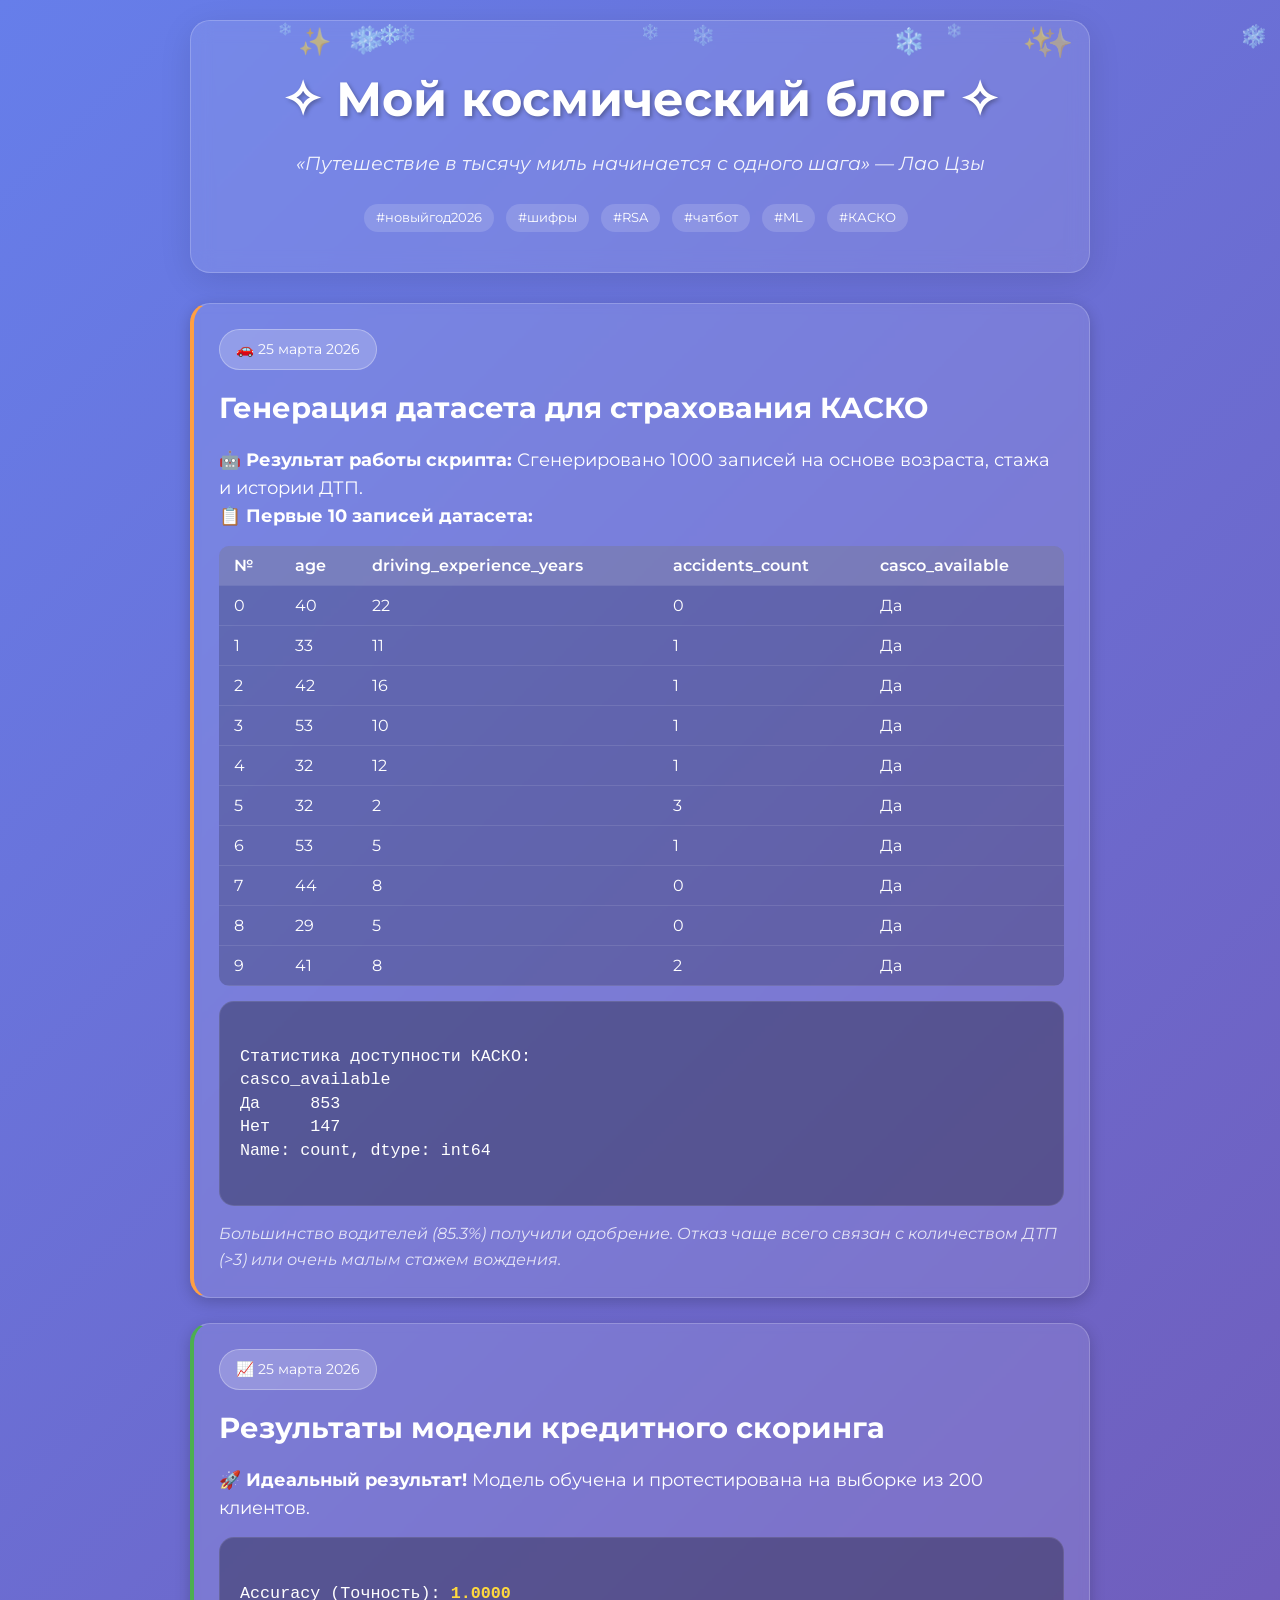
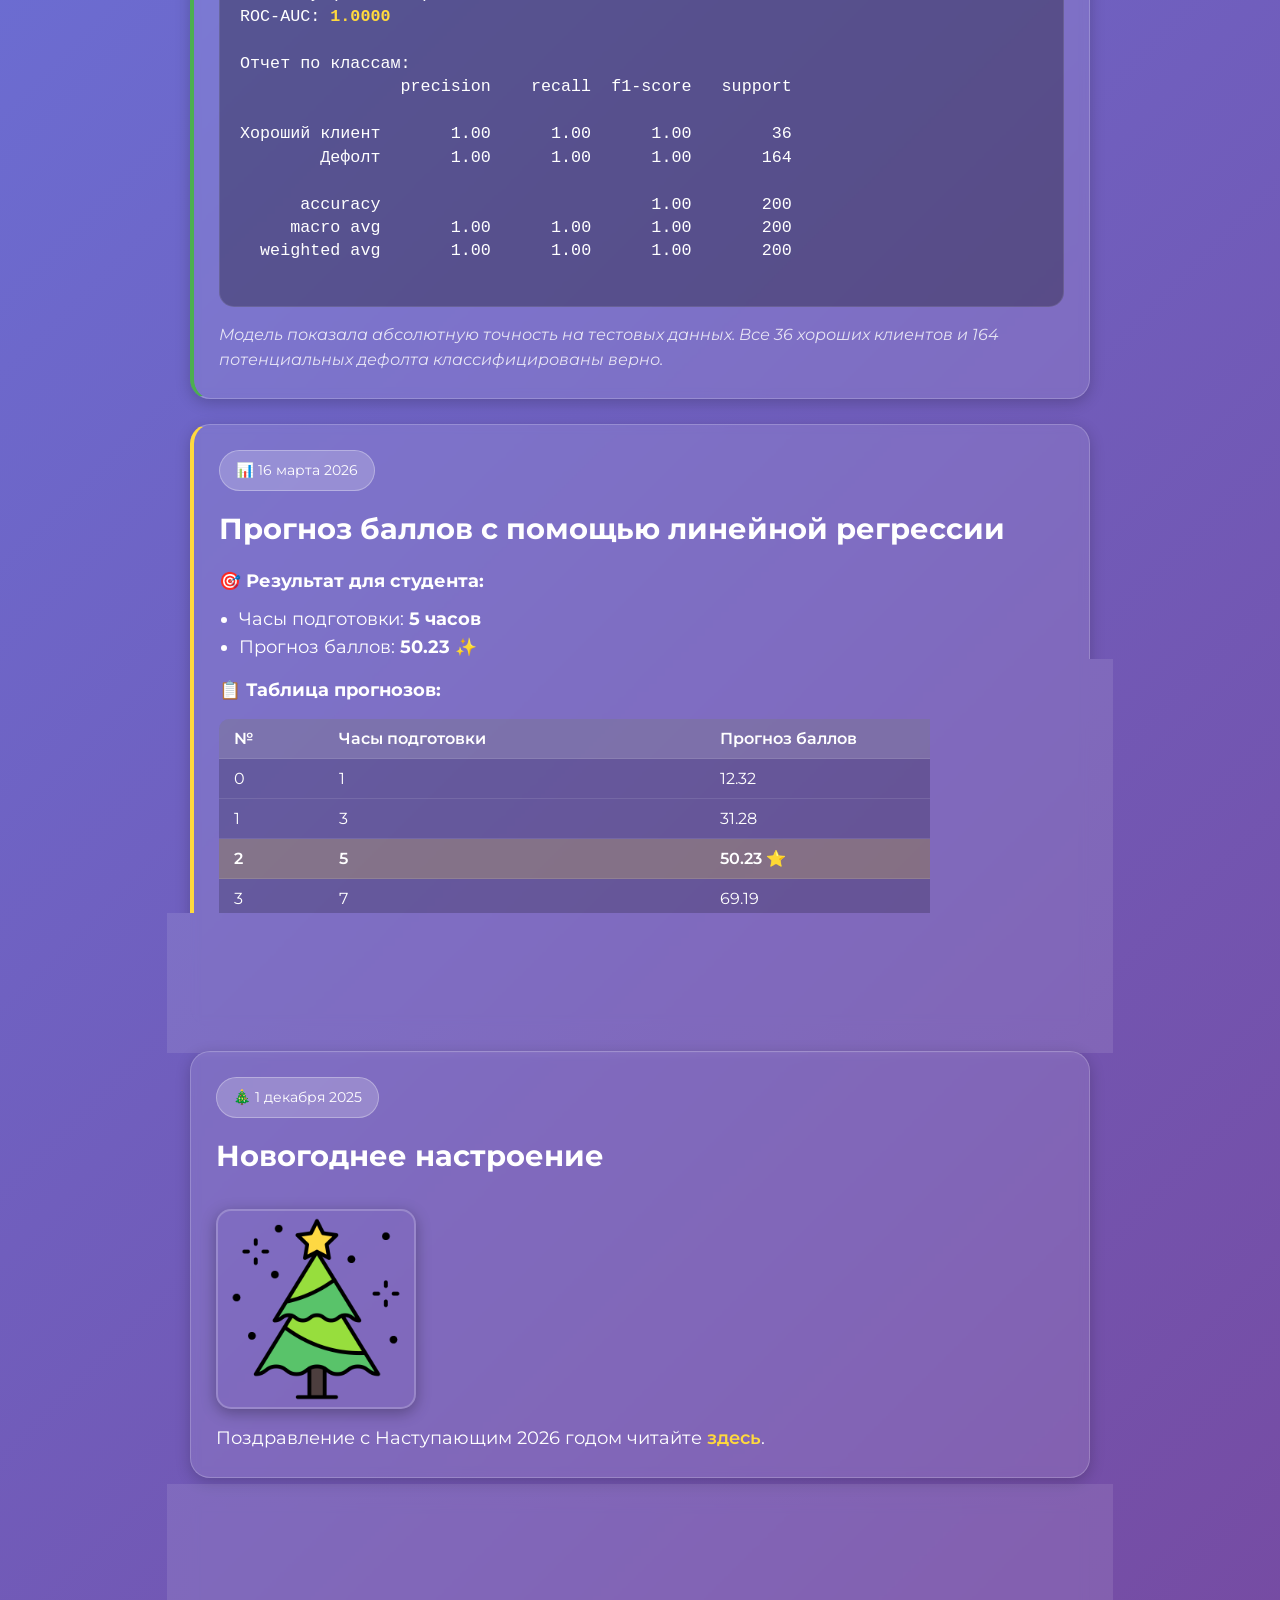
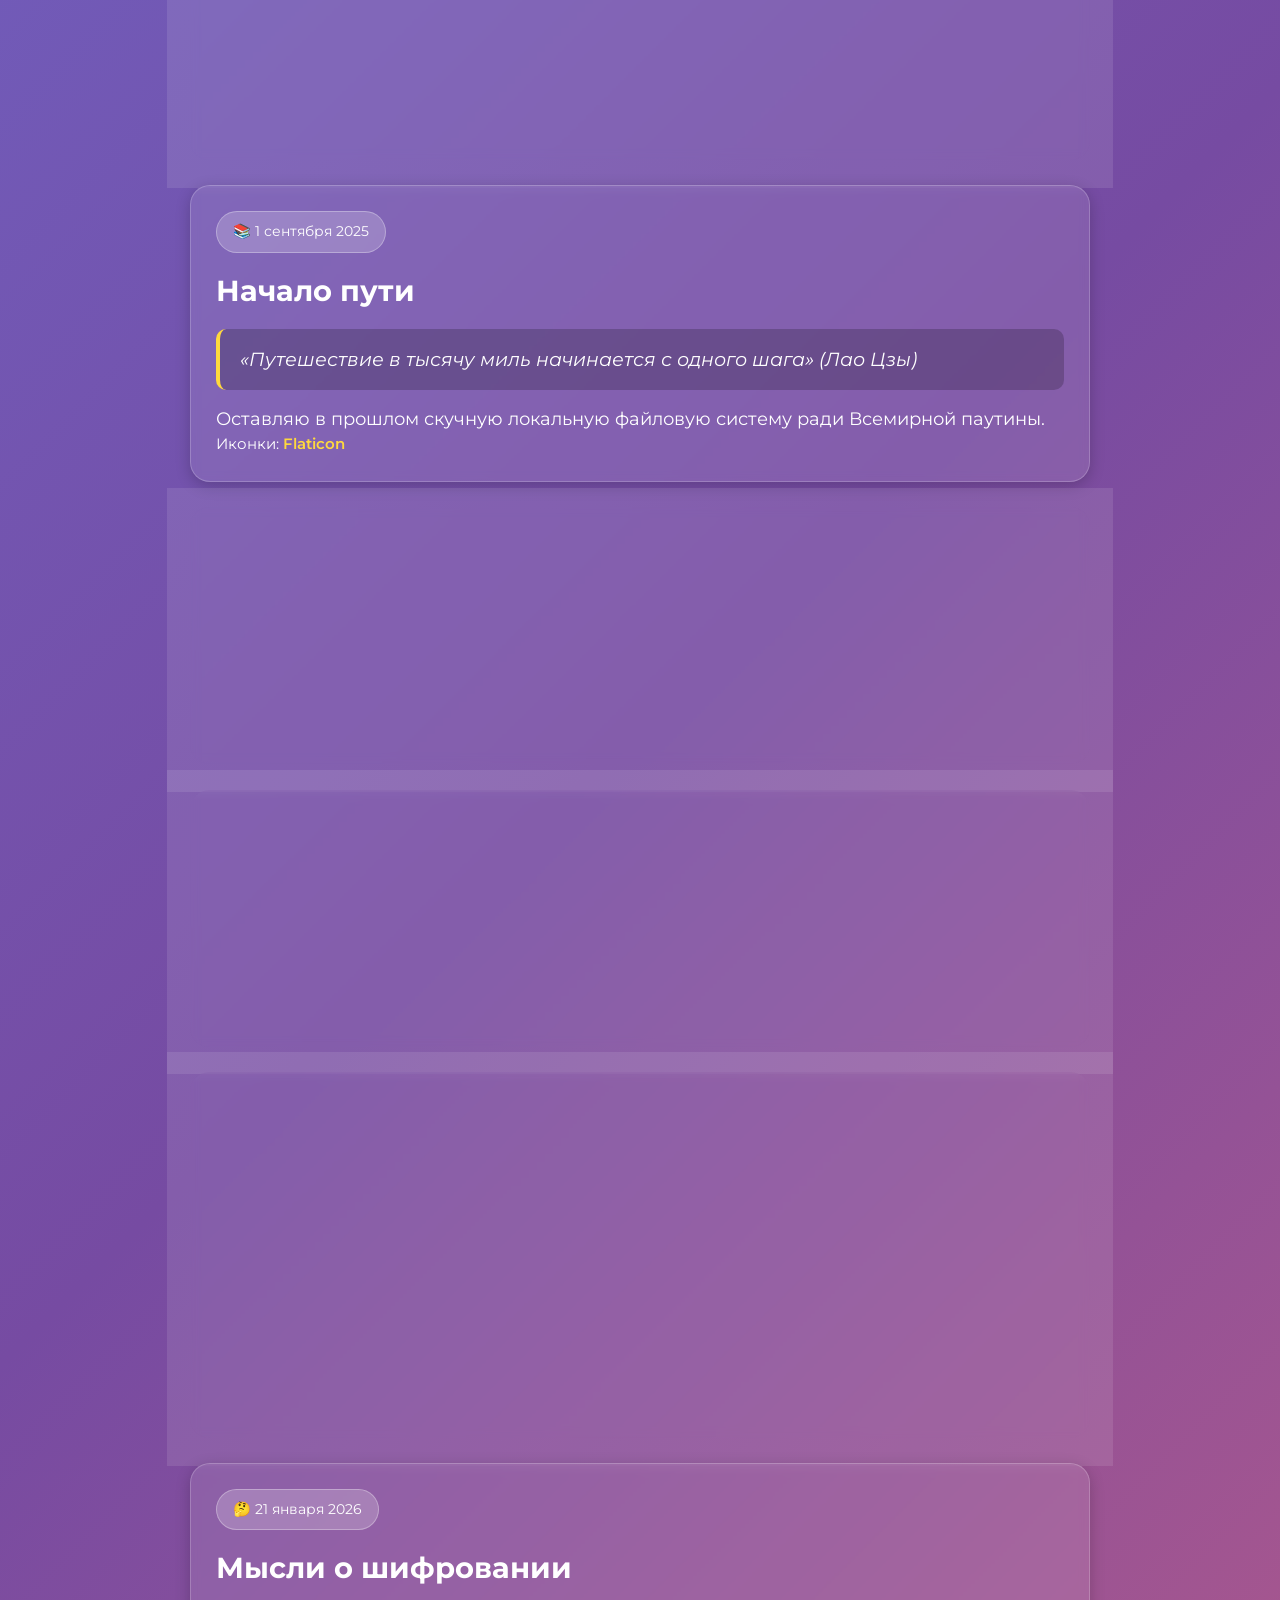
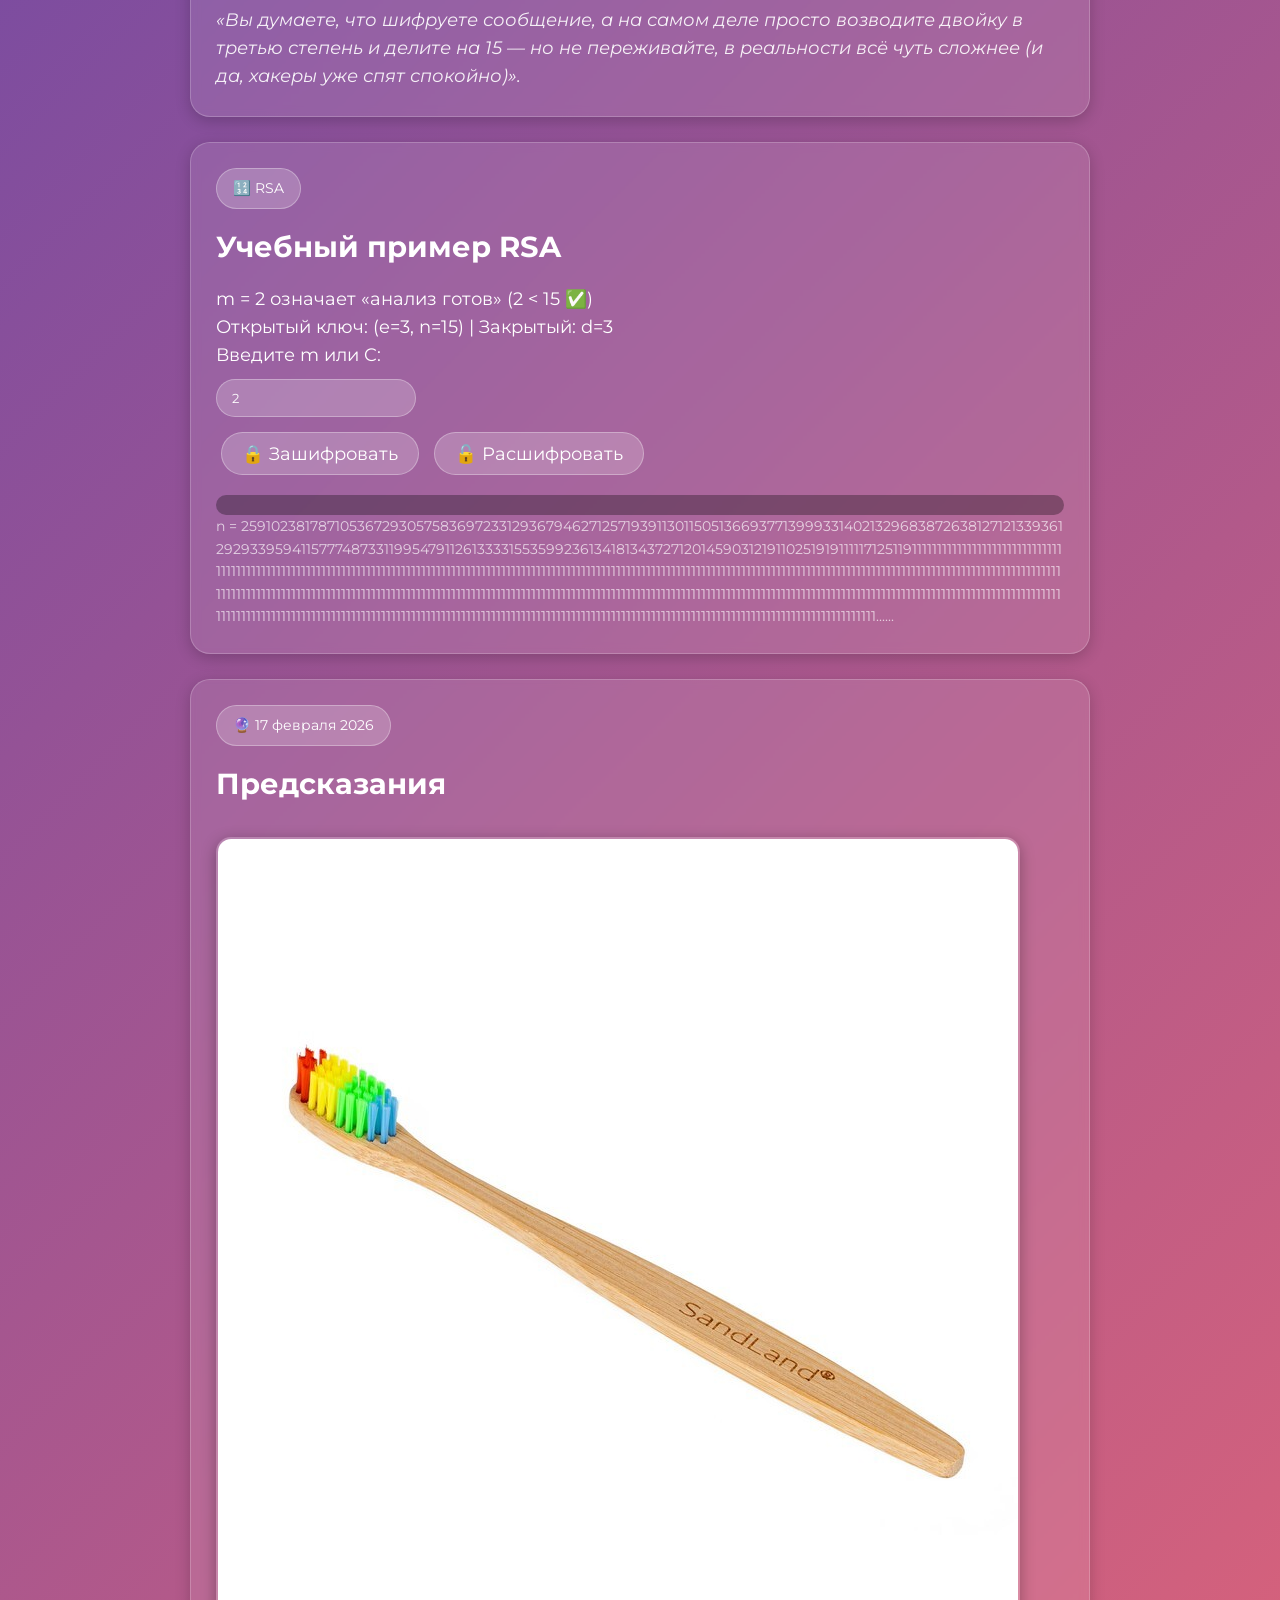
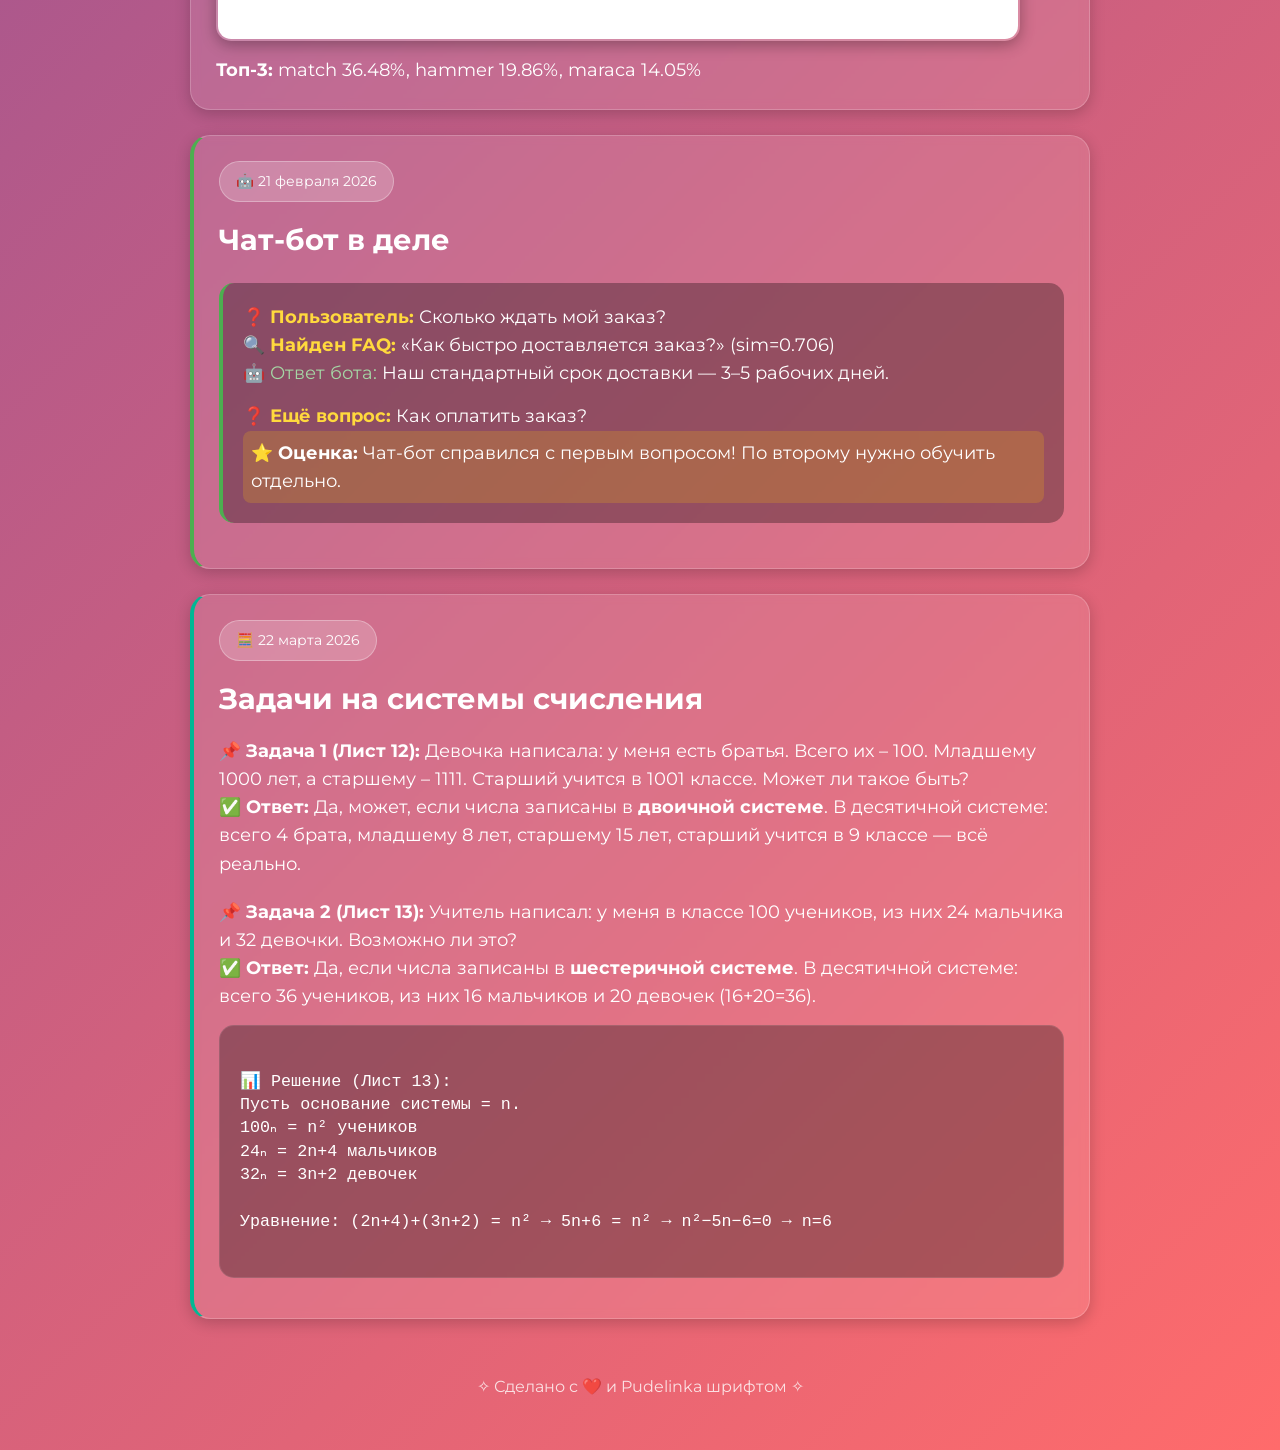
==== index.html @ 36610a4e "Update index.html" ====
<title>✨ Блог Sophy | Путь в тысячу миль</title>
  
  <!-- Подключаем красивый шрифт Google Fonts (на всякий случай, если Pudelinka не загрузится) -->
  <link rel="preconnect" href="https://fonts.googleapis.com    ">
  <link rel="preconnect" href="https://fonts.gstatic.com    " crossorigin>
  <link href="https://fonts.googleapis.com/css2?family=Montserrat    :wght@300;400;600;700&display=swap" rel="stylesheet">
  
  <style>
    /* Сброс стилей */
    * {
      margin: 0;
      padding: 0;
      box-sizing: border-box;
    }

    /* Подключение шрифта Pudelinka */
    @font-face {
      font-family: 'Pudelinka';
      src: url('fonts/Pudelinka.woff2') format('woff2'),
           url('fonts/Pudelinka.woff') format('woff'),
           url('fonts/Pudelinka.ttf') format('truetype');
      font-weight: normal;
      font-style: normal;
      font-display: swap;
    }

    body {
      font-family: 'Pudelinka', 'Montserrat', sans-serif;
      background: linear-gradient(135deg, #667eea 0%, #764ba2 50%, #ff6b6b 100%);
      color: #fff;
      line-height: 1.6;
      min-height: 100vh;
      padding: 20px;
    }

    /* Контейнер для контента */
    .container {
      max-width: 900px;
      margin: 0 auto;
    }

    /* Шапка */
    .header {
      text-align: center;
      padding: 40px 20px;
      background: rgba(255, 255, 255, 0.1);
      backdrop-filter: blur(10px);
      border-radius: 20px;
      margin-bottom: 30px;
      border: 1px solid rgba(255, 255, 255, 0.2);
      box-shadow: 0 8px 32px rgba(0, 0, 0, 0.1);
    }

    .header h1 {
      font-size: 3em;
      margin-bottom: 10px;
      text-shadow: 2px 2px 4px rgba(0, 0, 0, 0.3);
    }

    .header .quote {
      font-size: 1.2em;
      opacity: 0.9;
      font-style: italic;
    }

    /* Карточки постов */
    .post {
      background: rgba(255, 255, 255, 0.1);
      backdrop-filter: blur(5px);
      border-radius: 20px;
      padding: 25px;
      margin-bottom: 25px;
      border: 1px solid rgba(255, 255, 255, 0.2);
      transition: transform 0.3s, box-shadow 0.3s;
      box-shadow: 0 4px 15px rgba(0, 0, 0, 0.2);
    }

    .post:hover {
      transform: translateY(-5px);
      box-shadow: 0 8px 25px rgba(0, 0, 0, 0.3);
      background: rgba(255, 255, 255, 0.15);
    }

    .post-date {
      display: inline-block;
      background: rgba(255, 255, 255, 0.2);
      padding: 8px 16px;
      border-radius: 30px;
      font-size: 0.9em;
      margin-bottom: 15px;
      border: 1px solid rgba(255, 255, 255, 0.3);
    }

    .post-title {
      font-size: 1.8em;
      margin-bottom: 15px;
      color: #fff;
    }

    .post-content {
      font-size: 1.1em;
    }

    /* Стили для ссылок */
    a {
      color: #ffd93d;
      text-decoration: none;
      transition: color 0.3s;
      font-weight: 600;
    }

    a:hover {
      color: #ffaa00;
      text-decoration: underline;
    }

    /* Стили для изображений */
    img {
      max-width: 100%;
      height: auto;
      border-radius: 15px;
      margin: 15px 0;
      box-shadow: 0 4px 15px rgba(0, 0, 0, 0.3);
      border: 2px solid rgba(255, 255, 255, 0.2);
    }

    /* Стили для цитат */
    blockquote {
      background: rgba(0, 0, 0, 0.2);
      border-left: 4px solid #ffd93d;
      padding: 15px 20px;
      margin: 15px 0;
      border-radius: 10px;
      font-style: italic;
      font-size: 1.1em;
    }

    /* Кнопки */
    .btn {
      display: inline-block;
      background: rgba(255, 255, 255, 0.2);
      border: 1px solid rgba(255, 255, 255, 0.3);
      color: white;
      padding: 10px 20px;
      border-radius: 30px;
      margin: 5px;
      cursor: pointer;
      transition: all 0.3s;
      font-family: inherit;
      font-size: 1em;
    }

    .btn:hover {
      background: rgba(255, 255, 255, 0.3);
      transform: scale(1.05);
    }

    /* Поле ввода */
    .input-field {
      background: rgba(255, 255, 255, 0.2);
      border: 1px solid rgba(255, 255, 255, 0.3);
      color: white;
      padding: 10px 15px;
      border-radius: 30px;
      width: 200px;
      font-family: inherit;
      margin: 10px 0;
    }

    .input-field::placeholder {
      color: rgba(255, 255, 255, 0.7);
    }

    .input-field:focus {
      outline: none;
      border-color: #ffd93d;
      background: rgba(255, 255, 255, 0.25);
    }

    /* Чат-бот сообщение */
    .chat-log {
      background: rgba(0, 0, 0, 0.3);
      border-radius: 15px;
      padding: 20px;
      margin: 20px 0;
      border-left: 4px solid #4caf50;
    }

    .chat-question {
      color: #ffd93d;
      font-weight: bold;
    }

    .chat-answer {
      color: #a5d6a5;
    }

    /* Тэги */
    .tag {
      display: inline-block;
      background: rgba(255, 255, 255, 0.15);
      padding: 4px 12px;
      border-radius: 20px;
      font-size: 0.8em;
      margin-right: 8px;
      margin-top: 10px;
    }

    /* Стили для таблицы прогнозов */
    .prediction-table {
      width: 100%;
      border-collapse: collapse;
      margin: 15px 0;
      background: rgba(0, 0, 0, 0.2);
      border-radius: 10px;
      overflow: hidden;
    }
    
    .prediction-table th,
    .prediction-table td {
      padding: 10px 15px;
      text-align: left;
      border-bottom: 1px solid rgba(255, 255, 255, 0.1);
    }
    
    .prediction-table th {
      background: rgba(255, 255, 255, 0.15);
      font-weight: 600;
    }
    
    .prediction-table tr:hover {
      background: rgba(255, 255, 255, 0.05);
    }
    
    .highlight {
      background: rgba(255, 217, 61, 0.2);
      font-weight: 600;
    }

    /* Стили для отчета модели (новый блок) */
    .model-report {
      background: rgba(0, 0, 0, 0.3);
      border-radius: 15px;
      padding: 20px;
      margin: 15px 0;
      border: 1px solid rgba(255, 255, 255, 0.1);
      font-family: 'Courier New', Courier, monospace;
      font-size: 0.95em;
      overflow-x: auto;
      white-space: pre-wrap;
      line-height: 1.4;
    }
    
    .metric-highlight {
      color: #ffd93d;
      font-weight: bold;
    }

    /* Адаптивность */
    @media (max-width: 768px) {
      .header h1 {
        font-size: 2em;
      }
      
      .post {
        padding: 15px;
      }
      
      .post-title {
        font-size: 1.4em;
      }
    }

    /* Анимация для новогоднего настроения */
    @keyframes snowflake {
      0% { transform: translateY(-10px) rotate(0deg); opacity: 1; }
      100% { transform: translateY(100vh) rotate(360deg); opacity: 0; }
    }

    .snowflake {
      position: fixed;
      color: white;
      user-select: none;
      pointer-events: none;
      opacity: 0.7;
      font-size: 1.5em;
      animation: snowflake linear infinite;
      z-index: 1000;
    }
  </style>
</head>
<body>

  <!-- Снежинки (новогодняя атмосфера) -->
  <div id="snowflakes-container"></div>

  <div class="container">
    <!-- Шапка блога -->
    <header class="header">
      <h1>✧ Мой космический блог ✧</h1>
      <div class="quote">«Путешествие в тысячу миль начинается с одного шага» — Лао Цзы</div>
      <div style="margin-top: 15px;">
        <span class="tag">#новыйгод2026</span>
        <span class="tag">#шифры</span>
        <span class="tag">#RSA</span>
        <span class="tag">#чатбот</span>
        <span class="tag">#ML</span>
        <span class="tag">#КАСКО</span>
      </div>
    </header>

    <!-- 🆕 НОВЫЙ ПОСТ: 25 марта 2026 (Датасет КАСКО) -->
    <article class="post" style="border-left: 4px solid #ff9f43;">
      <div class="post-date">🚗 25 марта 2026</div>
      <h2 class="post-title">Генерация датасета для страхования КАСКО</h2>
      <div class="post-content">
        <p>🤖 <strong>Результат работы скрипта:</strong> Сгенерировано 1000 записей на основе возраста, стажа и истории ДТП.</p>
        
        <p>📋 <strong>Первые 10 записей датасета:</strong></p>
        <table class="prediction-table">
          <thead>
            <tr>
              <th>№</th>
              <th>age</th>
              <th>driving_experience_years</th>
              <th>accidents_count</th>
              <th>casco_available</th>
            </tr>
          </thead>
          <tbody>
            <tr><td>0</td><td>40</td><td>22</td><td>0</td><td>Да</td></tr>
            <tr><td>1</td><td>33</td><td>11</td><td>1</td><td>Да</td></tr>
            <tr><td>2</td><td>42</td><td>16</td><td>1</td><td>Да</td></tr>
            <tr><td>3</td><td>53</td><td>10</td><td>1</td><td>Да</td></tr>
            <tr><td>4</td><td>32</td><td>12</td><td>1</td><td>Да</td></tr>
            <tr><td>5</td><td>32</td><td>2</td><td>3</td><td>Да</td></tr>
            <tr><td>6</td><td>53</td><td>5</td><td>1</td><td>Да</td></tr>
            <tr><td>7</td><td>44</td><td>8</td><td>0</td><td>Да</td></tr>
            <tr><td>8</td><td>29</td><td>5</td><td>0</td><td>Да</td></tr>
            <tr><td>9</td><td>41</td><td>8</td><td>2</td><td>Да</td></tr>
          </tbody>
        </table>

        <div class="model-report">
Статистика доступности КАСКО:
casco_available
Да     853
Нет    147
Name: count, dtype: int64
        </div>
        
        <p style="margin-top: 15px; font-size: 0.9em; opacity: 0.8;">
          <em>Большинство водителей (85.3%) получили одобрение. Отказ чаще всего связан с количеством ДТП (>3) или очень малым стажем вождения.</em>
        </p>
      </div>
    </article>

    <!-- Пост: 25 марта 2026 (Кредитный скоринг) - перемещен ниже -->
    <article class="post" style="border-left: 4px solid #4caf50;">
      <div class="post-date">📈 25 марта 2026</div>
      <h2 class="post-title">Результаты модели кредитного скоринга</h2>
      <div class="post-content">
        <p>🚀 <strong>Идеальный результат!</strong> Модель обучена и протестирована на выборке из 200 клиентов.</p>
        
        <div class="model-report">
Accuracy (Точность): <span class="metric-highlight">1.0000</span>
ROC-AUC: <span class="metric-highlight">1.0000</span>

Отчет по классам:
                precision    recall  f1-score   support

Хороший клиент       1.00      1.00      1.00        36
        Дефолт       1.00      1.00      1.00       164

      accuracy                           1.00       200
     macro avg       1.00      1.00      1.00       200
  weighted avg       1.00      1.00      1.00       200
        </div>
        
        <p style="margin-top: 15px; font-size: 0.9em; opacity: 0.8;">
          <em>Модель показала абсолютную точность на тестовых данных. Все 36 хороших клиентов и 164 потенциальных дефолта классифицированы верно.</em>
        </p>
      </div>
    </article>

    <!-- Пост: 16 марта 2026 -->
    <article class="post" style="border-left: 4px solid #ffd93d;">
      <div class="post-date">📊 16 марта 2026</div>
      <h2 class="post-title">Прогноз баллов с помощью линейной регрессии</h2>
      <div class="post-content">
        <p>🎯 <strong>Результат для студента:</strong></p>
        <ul style="margin: 10px 0 15px 20px;">
          <li>Часы подготовки: <strong>5 часов</strong></li>
          <li>Прогноз баллов: <strong>50.23</strong> ✨</li>
        </ul>
        
        <p>📋 <strong>Таблица прогнозов:</strong></p>
        <table class="prediction-table">
          <thead>
            <tr>
              <th>№</th>
              <th>Часы подготовки</th>
              <th>Прогноз баллов</th>
            </tr>
          </thead>
          <tbody>
            <tr><td>0</td><td>1</td><td>12.32</td></tr>
            <tr><td>1</td><td>3</td><td>31.28</td></tr>
            <tr class="highlight"><td>2</td><td>5</td><td>50.23 ⭐</td></tr>
            <tr><td>3</td><td>7</td><td>69.19</td></tr>
            <tr><td>4</td><td>10</td><td>97.62</td></tr>
          </tbody>
        </table>
        
        <p style="font-size: 0.9em; opacity: 0.8;">
          <em>Модель: LinearRegression | R² = 0.998 | MAE = 1.24</em>
        </p>
      </div>
    </article>

    <!-- Пост: 1 декабря 2025 -->
    <article class="post">
      <div class="post-date">🎄 1 декабря 2025</div>
      <h2 class="post-title">Новогоднее настроение</h2>
      <div class="post-content">
        <img src="icons/free-icon-christmas-tree-4060984.png" alt="Новогодняя ёлка" width="200">
        <p>Поздравление с Наступающим 2026 годом читайте <a href="Congratulations2026.html">здесь</a>.</p>
      </div>
    </article>

    <!-- Пост: 15 октября 2025 -->
    <article class="post">
      <div class="post-date">🧩 15 октября 2025</div>
      <h2 class="post-title">Новогодние кроссворды</h2>
      <div class="post-content">
        <p>
          <a href="krossvordRU.html" class="btn">🇷🇺 Русский кроссворд</a>
          <a href="krossvordEN.html" class="btn">🇬🇧 Английский кроссворд</a>
        </p>
        <p>Я сделала новогодние кроссворды для сайта <a href="http://stratdaria.github.io/Hello-world/" title="Блог моего друга">друга</a>.</p>
      </div>
    </article>

    <!-- Пост: 1 сентября 2025 -->
    <article class="post">
      <div class="post-date">📚 1 сентября 2025</div>
      <h2 class="post-title">Начало пути</h2>
      <div class="post-content">
        <blockquote>«Путешествие в тысячу миль начинается с одного шага» (Лао Цзы)</blockquote>
        <p>Оставляю в прошлом скучную локальную файловую систему ради Всемирной паутины.</p>
        <p><small>Иконки: <a href="https://www.flaticon.com/ru/free-icons/-    ">Flaticon</a></small></p>
      </div>
    </article>

    <!-- Пост: 20 декабря 2025 -->
    <article class="post">
      <div class="post-date">🎵 20 декабря 2025</div>
      <h2 class="post-title">Рождественские колядки</h2>
      <div class="post-content">
        <p>Поздравляю с наступающим Рождеством 2026!</p>
        <p>
          <a href="019b3a72-225b-7fb5-8436-78f9a4ad15dd.mp4" class="btn">▶️ Видео с колядкой</a>
          <a href="Поздравление с Рождеством" download class="btn">📄 Документ с колядкой</a>
        </p>
      </div>
    </article>

    <!-- Пост: 14 января 2026 -->
    <article class="post">
      <div class="post-date">🌐 14 января 2026</div>
      <h2 class="post-title">Контакты</h2>
      <div class="post-content">
        <p>Домен: <strong>KSophia976.github.io</strong></p>
        <p><a href="mailto:fraskop976@yandex.ru" class="btn">📧 Напишите мне</a></p>
      </div>
    </article>

    <!-- Пост: 19 января 2026 -->
    <article class="post">
      <div class="post-date">🔐 19 января 2026</div>
      <h2 class="post-title">Шифр Цезаря</h2>
      <div class="post-content">
        <p><strong>1. Ключи:</strong><br>
        а. АПЕЛЬСИН → САЦЬНВЩЮ, k = 18<br>
        б. АБРИКОС → ЫЬЛГЕЙМ, k = 28</p>
        <p><strong>2. Расшифровка:</strong><br>
        а. ФХНЗКЧ → ПРИВЕТ (k = 5)<br>
        б. ЦЩЕБФ → ВЕСНА (k = 20)</p>
        <p><strong>3. Фамилия (Кузьмина, k=10):</strong> ФЭСЖЦТЧК</p>
      </div>
    </article>

    <!-- Пост: 21 января 2026 -->
    <article class="post">
      <div class="post-date">🤔 21 января 2026</div>
      <h2 class="post-title">Мысли о шифровании</h2>
      <div class="post-content">
        <p style="font-style: italic; opacity: 0.9;">
          «Вы думаете, что шифруете сообщение, а на самом деле просто возводите двойку в третью степень и делите на 15 — 
          но не переживайте, в реальности всё чуть сложнее (и да, хакеры уже спят спокойно)».
        </p>
      </div>
    </article>

    <!-- Пост: RSA шифрование -->
    <article class="post">
      <div class="post-date">🔢 RSA</div>
      <h2 class="post-title">Учебный пример RSA</h2>
      <div class="post-content">
        <p>m = 2 означает «анализ готов» (2 < 15 ✅)</p>
        <p>Открытый ключ: (e=3, n=15) | Закрытый: d=3</p>
        
        <label>Введите m или C:</label><br>
        <input type="text" id="input" value="2" class="input-field"><br>
        
        <button onclick="encrypt()" class="btn">🔒 Зашифровать</button>
        <button onclick="decrypt()" class="btn">🔓 Расшифровать</button>
        
        <pre id="output" style="background: rgba(0,0,0,0.3); padding: 10px; border-radius: 10px; margin-top: 15px;"></pre>
        
        <p style="font-size: 0.8em; opacity: 0.7; word-break: break-all;">n = [base64]......</p>
      </div>
    </article>

    <!-- Пост: 17 февраля 2026 -->
    <article class="post">
      <div class="post-date">🔮 17 февраля 2026</div>
      <h2 class="post-title">Предсказания</h2>
      <div class="post-content">
        <img src="icons/DSC00961.jpg" alt="Фото предсказаний">
        <p><strong>Топ-3:</strong> match 36.48%, hammer 19.86%, maraca 14.05%</p>
      </div>
    </article>

    <!-- СЕГОДНЯ: 21 февраля 2026 (чат-бот) -->
    <article class="post" style="border-left: 4px solid #4caf50;">
      <div class="post-date">🤖 21 февраля 2026</div>
      <h2 class="post-title">Чат-бот в деле</h2>
      <div class="post-content">
        <div class="chat-log">
          <p><span class="chat-question">❓ Пользователь:</span> Сколько ждать мой заказ?</p>
          <p><span class="chat-question">🔍 Найден FAQ:</span> «Как быстро доставляется заказ?» (sim=0.706)</p>
          <p><span class="chat-answer">🤖 Ответ бота:</span> Наш стандартный срок доставки — 3–5 рабочих дней.</p>
          <p style="margin-top: 15px;"><span class="chat-question">❓ Ещё вопрос:</span> Как оплатить заказ?</p>
          <p style="background: rgba(255, 193, 7, 0.2); padding: 8px; border-radius: 8px;">
            ⭐ <strong>Оценка:</strong> Чат-бот справился с первым вопросом! По второму нужно обучить отдельно.
          </p>
        </div>
      </div>
    </article>

    <!-- НОВЫЙ ПОСТ: Листы 12 и 13 (задачи по системам счисления) -->
    <article class="post" style="border-left: 4px solid #00b894;">
      <div class="post-date">🧮 22 марта 2026</div>
      <h2 class="post-title">Задачи на системы счисления</h2>
      <div class="post-content">
        <p><strong>📌 Задача 1 (Лист 12):</strong> Девочка написала: у меня есть братья. Всего их – 100. Младшему 1000 лет, а старшему – 1111. Старший учится в 1001 классе. Может ли такое быть?</p>
        <p>✅ <strong>Ответ:</strong> Да, может, если числа записаны в <strong>двоичной системе</strong>.  
        В десятичной системе: всего 4 брата, младшему 8 лет, старшему 15 лет, старший учится в 9 классе — всё реально.</p>
        
        <p style="margin-top: 20px;"><strong>📌 Задача 2 (Лист 13):</strong> Учитель написал: у меня в классе 100 учеников, из них 24 мальчика и 32 девочки. Возможно ли это?</p>
        <p>✅ <strong>Ответ:</strong> Да, если числа записаны в <strong>шестеричной системе</strong>.  
        В десятичной системе: всего 36 учеников, из них 16 мальчиков и 20 девочек (16+20=36).</p>
        
        <div class="model-report">
📊 Решение (Лист 13):
Пусть основание системы = n.
100ₙ = n² учеников
24ₙ = 2n+4 мальчиков
32ₙ = 3n+2 девочек

Уравнение: (2n+4)+(3n+2) = n² → 5n+6 = n² → n²−5n−6=0 → n=6
        </div>
      </div>
    </article>

    <!-- Подвал -->
    <footer style="text-align: center; padding: 30px; opacity: 0.8;">
      <p>✧ Сделано с ❤️ и Pudelinka шрифтом ✧</p>
    </footer>
  </div>

  <!-- Скрипт для снежинок -->
  <script>
    function createSnowflake() {
      const snowflake = document.createElement('div');
      snowflake.classList.add('snowflake');
      snowflake.innerHTML = ['❄️','❄️','❄️','✨','❄️'][Math.floor(Math.random() * 5)];
      snowflake.style.left = Math.random() * 100 + 'vw';
      snowflake.style.animationDuration = Math.random() * 5 + 5 + 's';
      snowflake.style.fontSize = Math.random() * 20 + 10 + 'px';
      snowflake.style.opacity = Math.random() * 0.7 + 0.3;
      document.getElementById('snowflakes-container').appendChild(snowflake);
      
      setTimeout(() => {
        snowflake.remove();
      }, 10000);
    }

    setInterval(createSnowflake, 300);

    // RSA скрипт
    const e = 3, d = 3, n = 15;

    function modExp(base, exp, mod) {
      let result = 1;
      base = base % mod;
      while (exp > 0) {
        if (exp % 2 === 1) result = (result * base) % mod;
        exp = Math.floor(exp / 2);
        base = (base * base) % mod;
      }
      return result;
    }

    function encrypt() {
      const input = document.getElementById('input').value.trim();
      const m = Number(input);
      if (isNaN(m) || !Number.isInteger(m) || m < 0 || m >= n) {
        document.getElementById('output').innerText = '❌ Ошибка: m должно быть целым от 0 до 14';
        return;
      }
      document.getElementById('output').innerText = 
        `🔐 Шифрование: C = ${m}^${e} mod ${n} = ${modExp(m, e, n)}`;
    }

    function decrypt() {
      const input = document.getElementById('input').value.trim();
      const C = Number(input);
      if (isNaN(C) || !Number.isInteger(C) || C < 0 || C >= n) {
        document.getElementById('output').innerText = '❌ Ошибка: C должно быть целым от 0 до 14';
        return;
      }
      document.getElementById('output').innerText = 
        `🔓 Расшифровка: m = ${C}^${d} mod ${n} = ${modExp(C, d, n)}`;
    }
  </script>
</body>
</html>
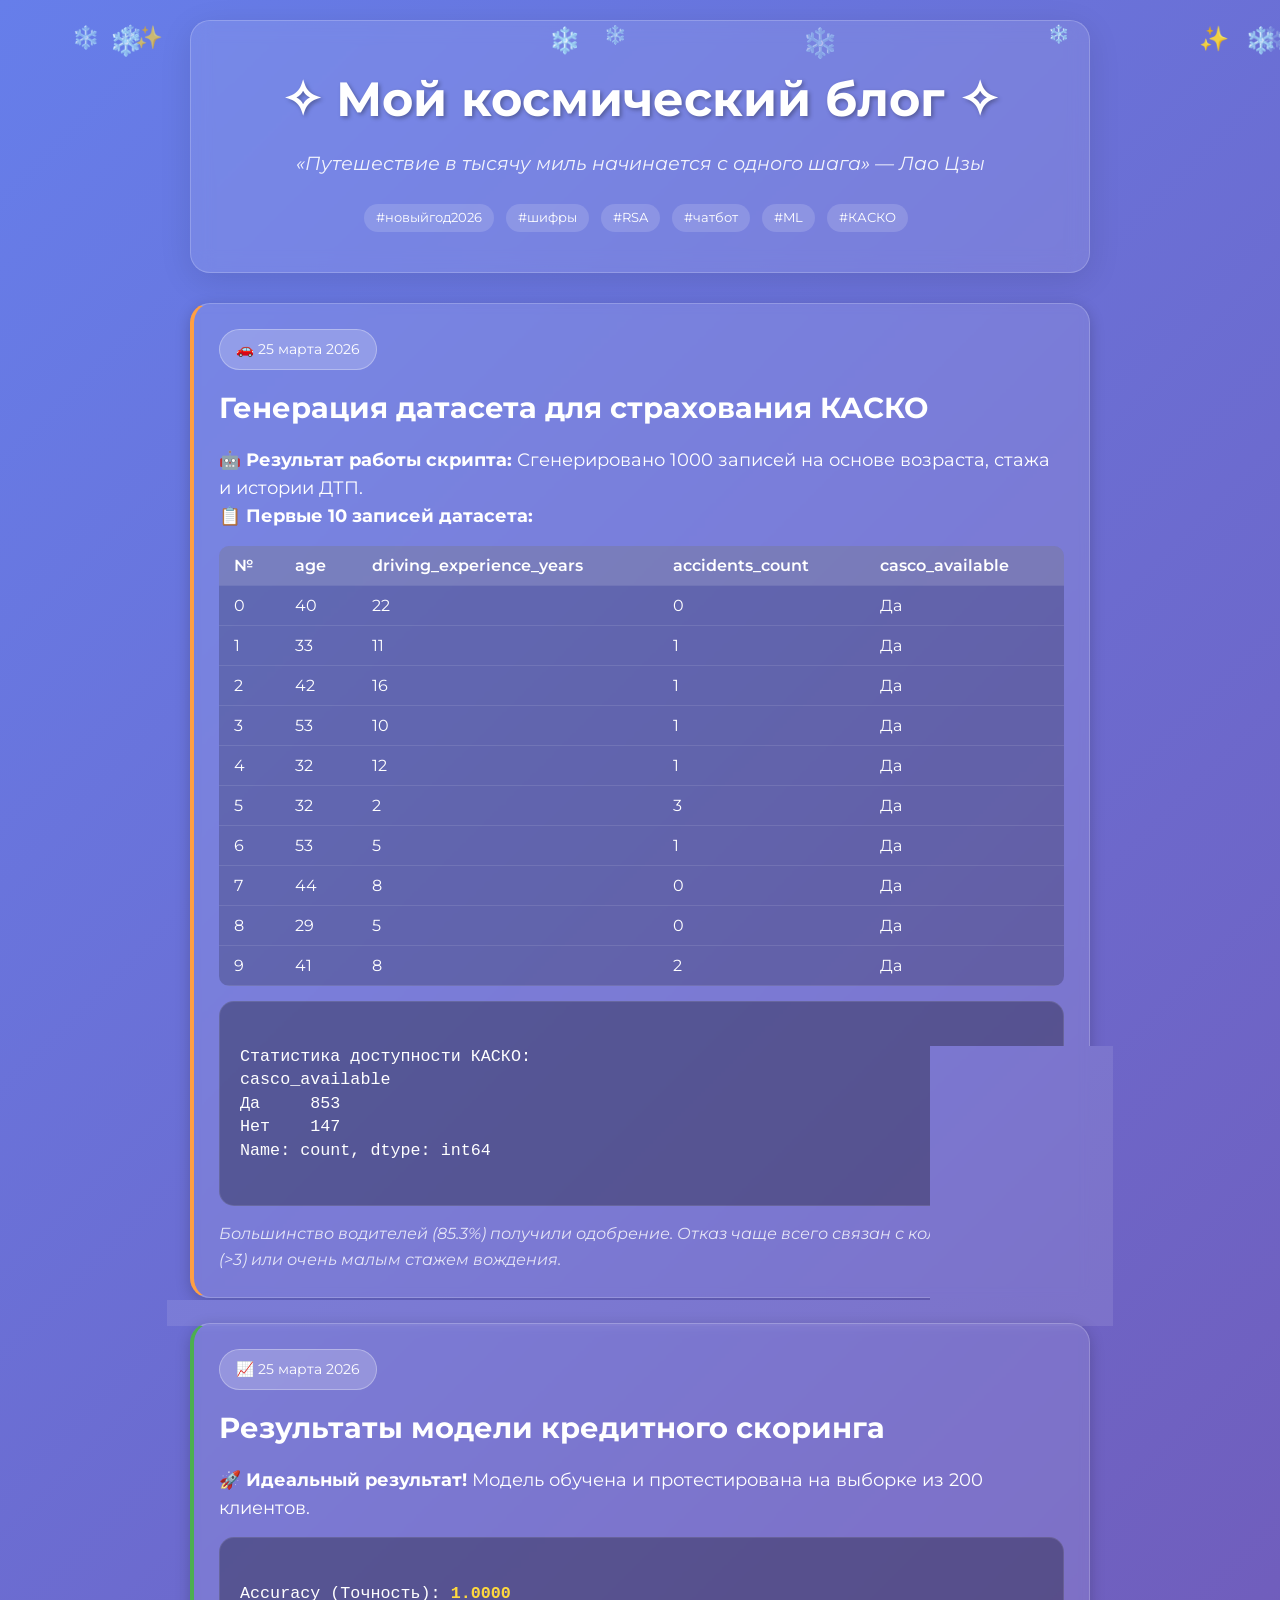
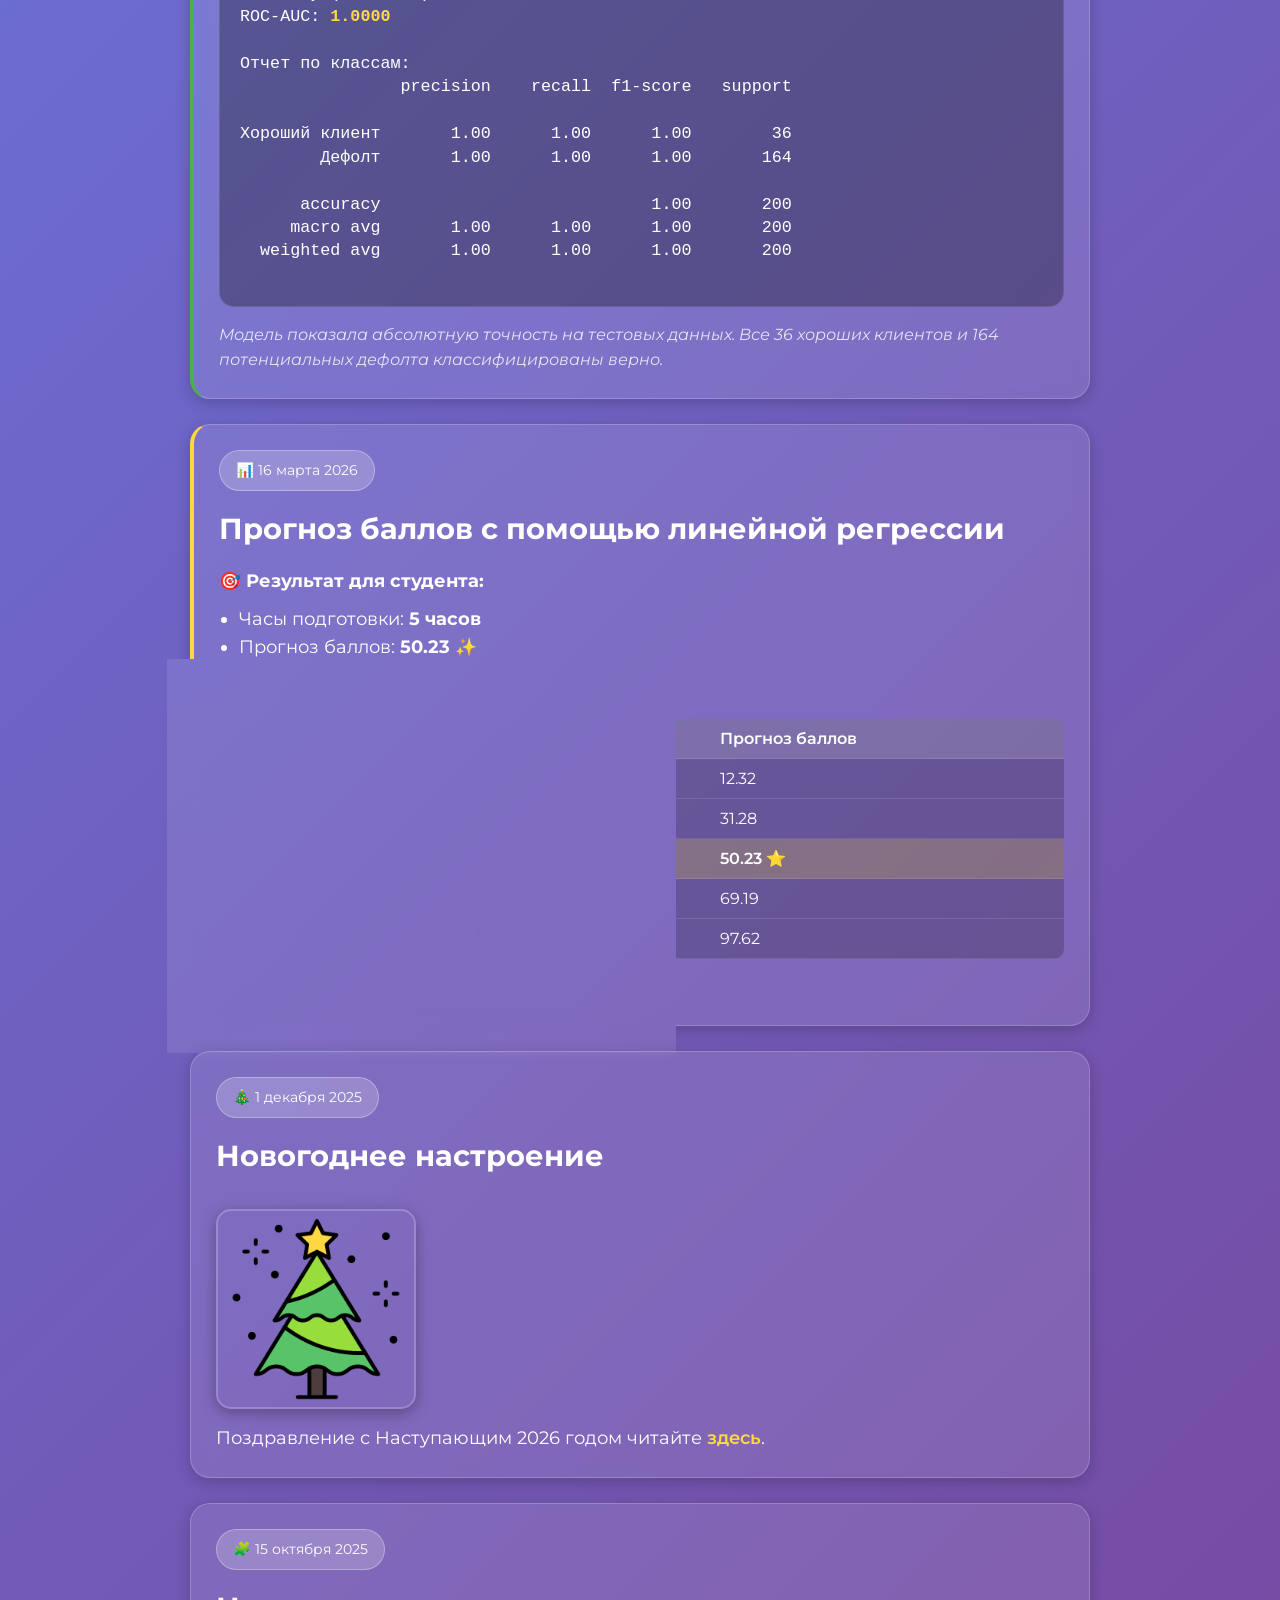
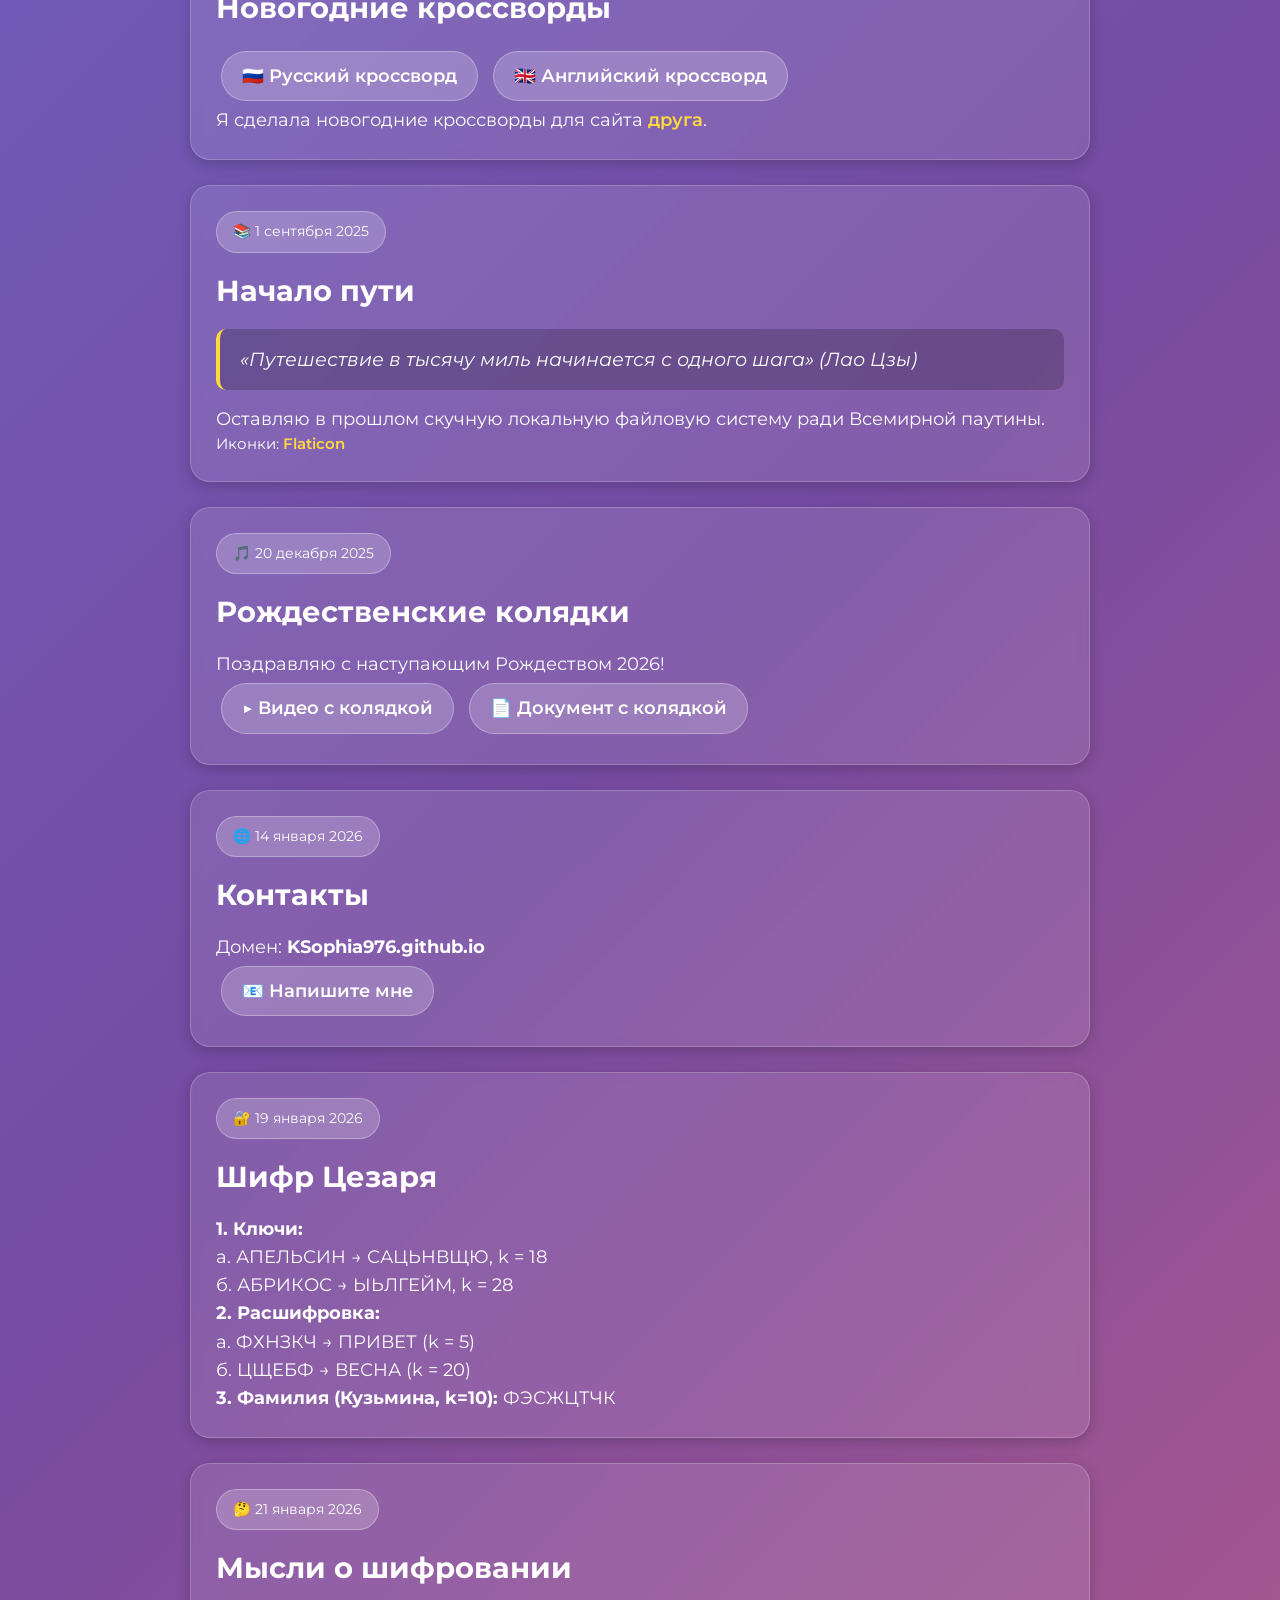
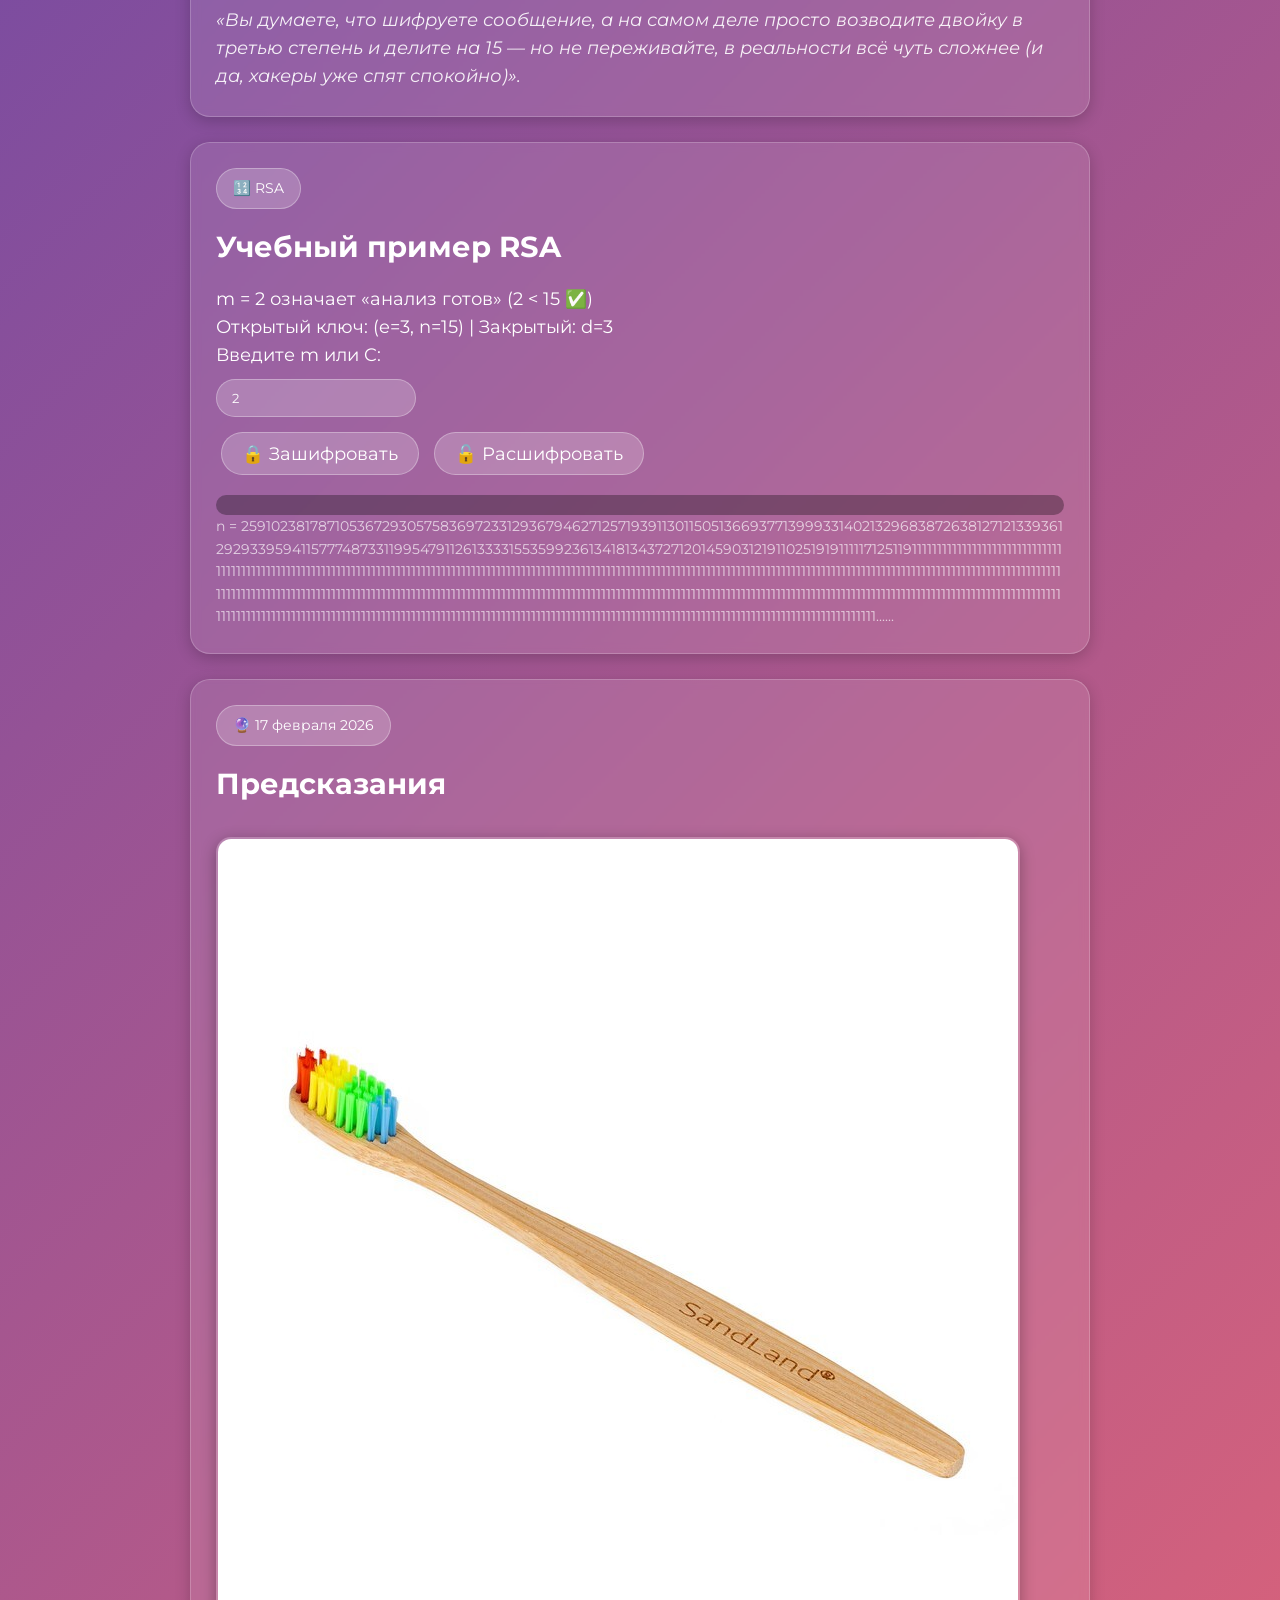
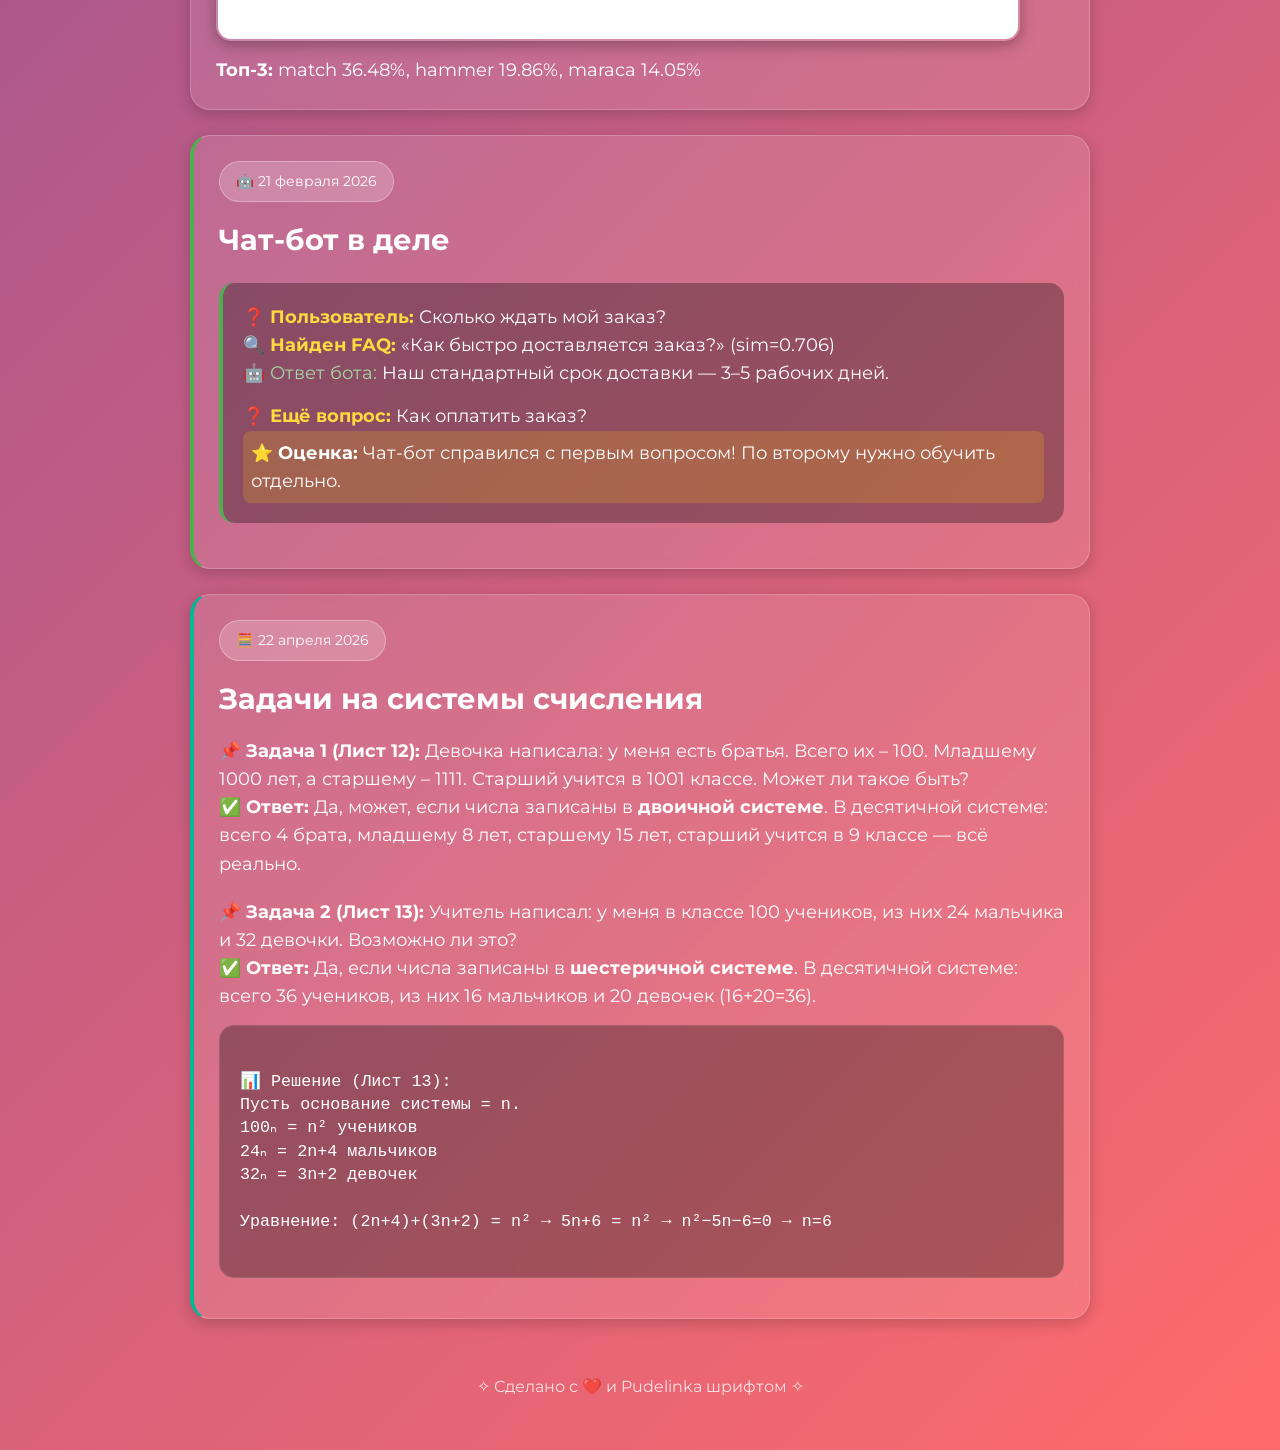
==== commit e5c0ddb6: "Update index.html" ====
--- a/index.html
+++ b/index.html
@@ -551,7 +551,7 @@
 
     <!-- НОВЫЙ ПОСТ: Листы 12 и 13 (задачи по системам счисления) -->
     <article class="post" style="border-left: 4px solid #00b894;">
-      <div class="post-date">🧮 22 марта 2026</div>
+      <div class="post-date">🧮 22 апреля 2026</div>
       <h2 class="post-title">Задачи на системы счисления</h2>
       <div class="post-content">
         <p><strong>📌 Задача 1 (Лист 12):</strong> Девочка написала: у меня есть братья. Всего их – 100. Младшему 1000 лет, а старшему – 1111. Старший учится в 1001 классе. Может ли такое быть?</p>
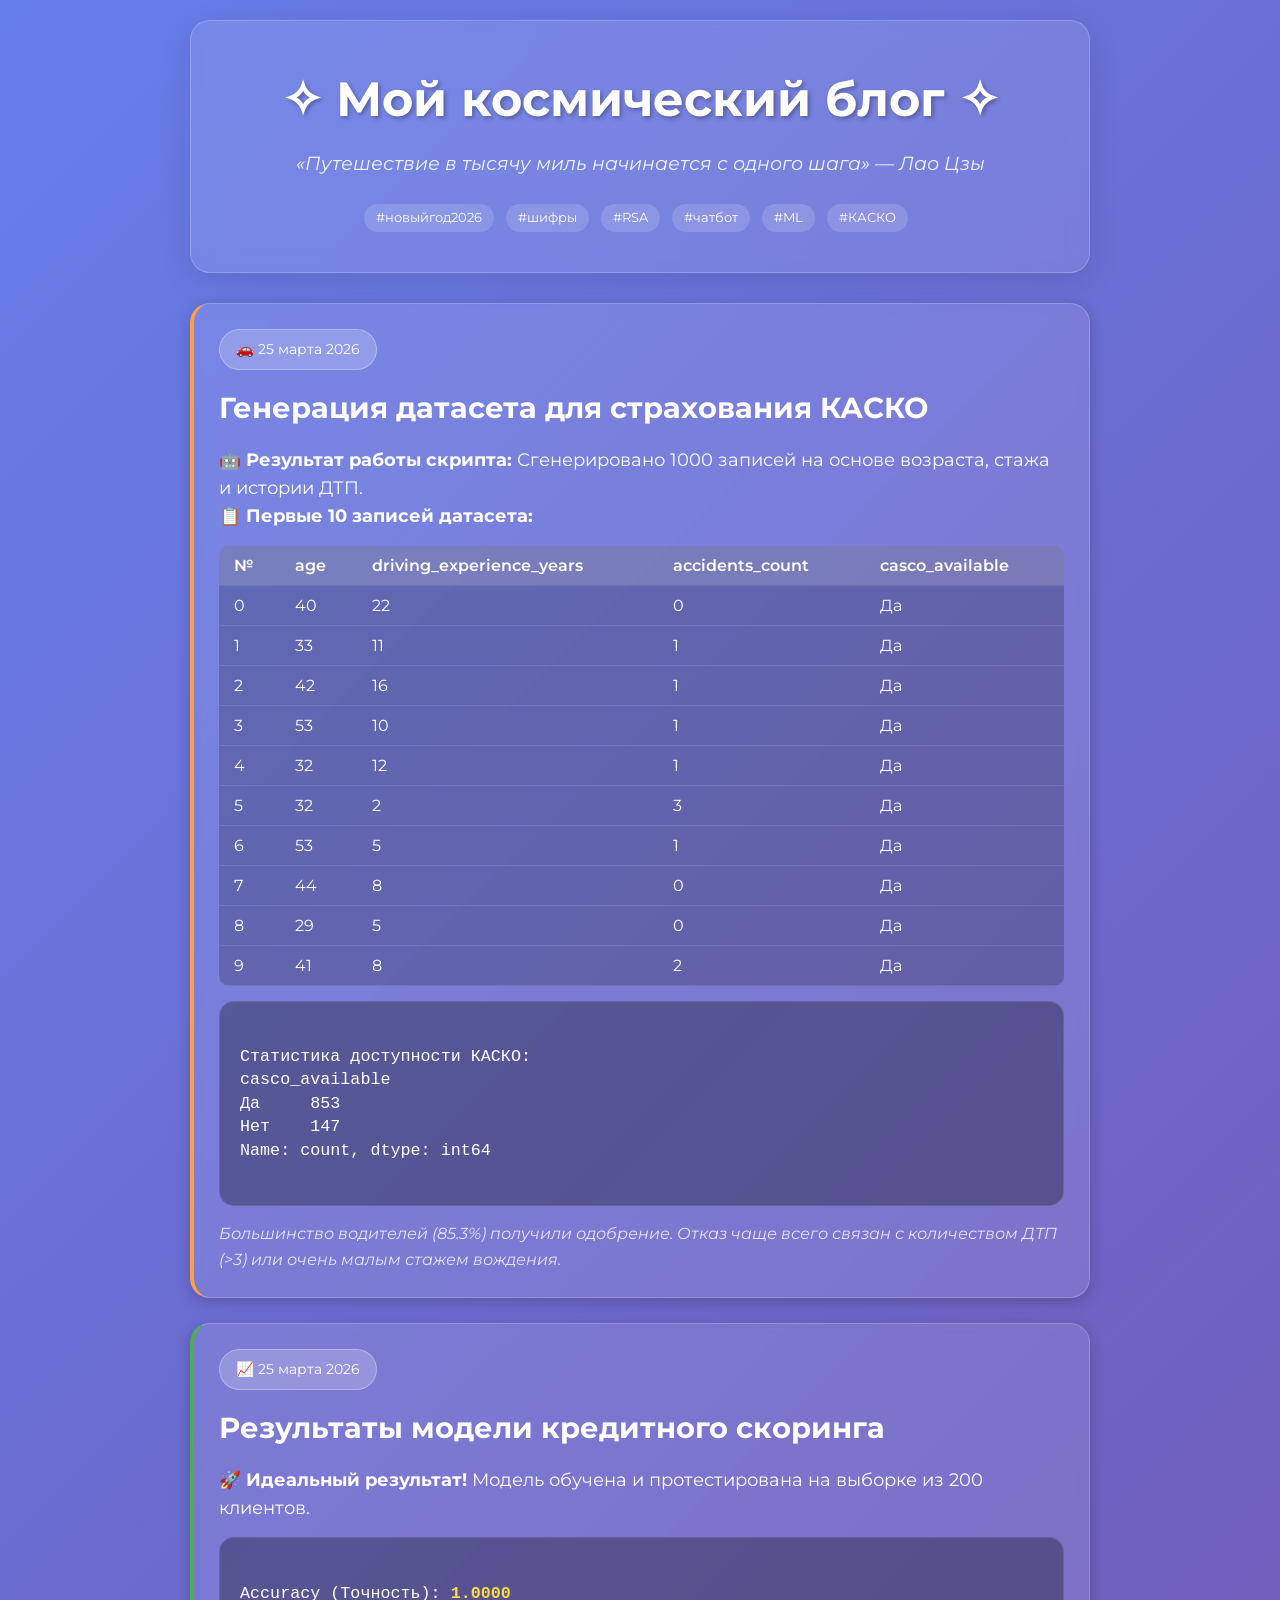
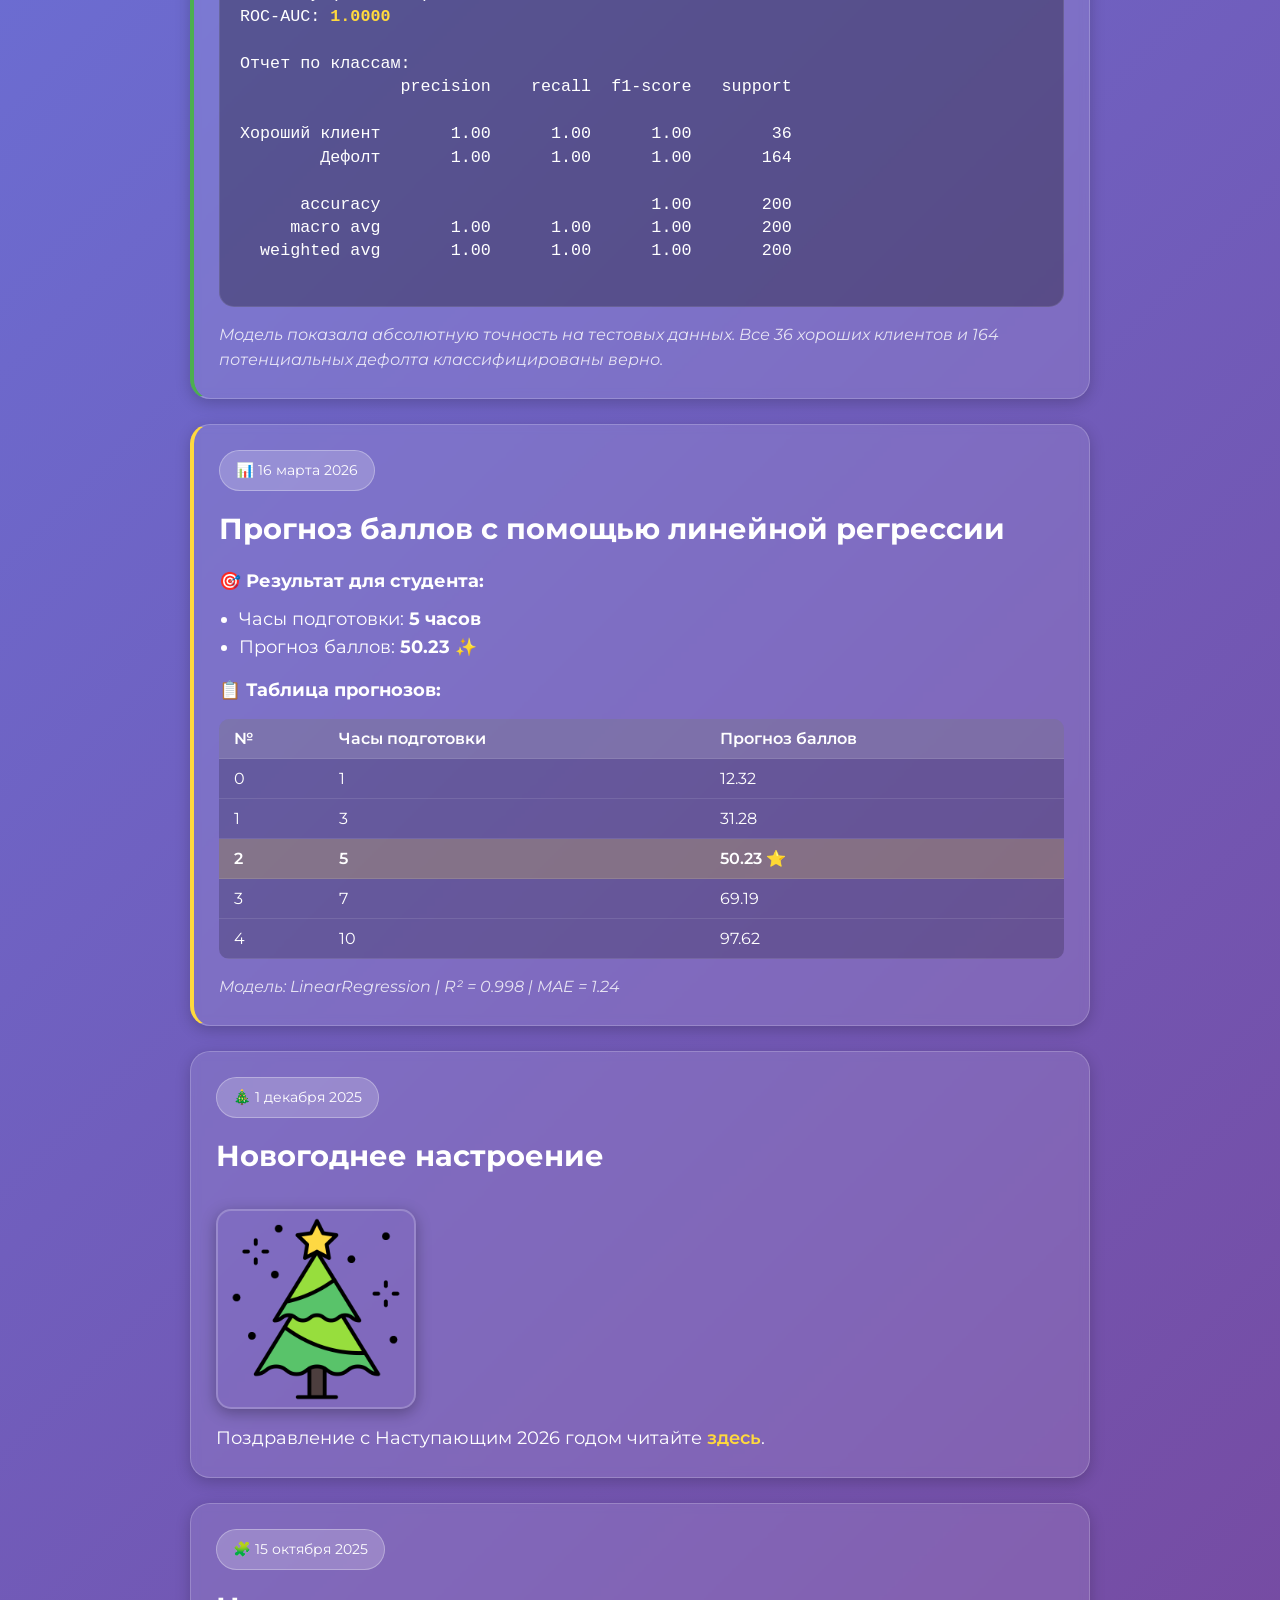
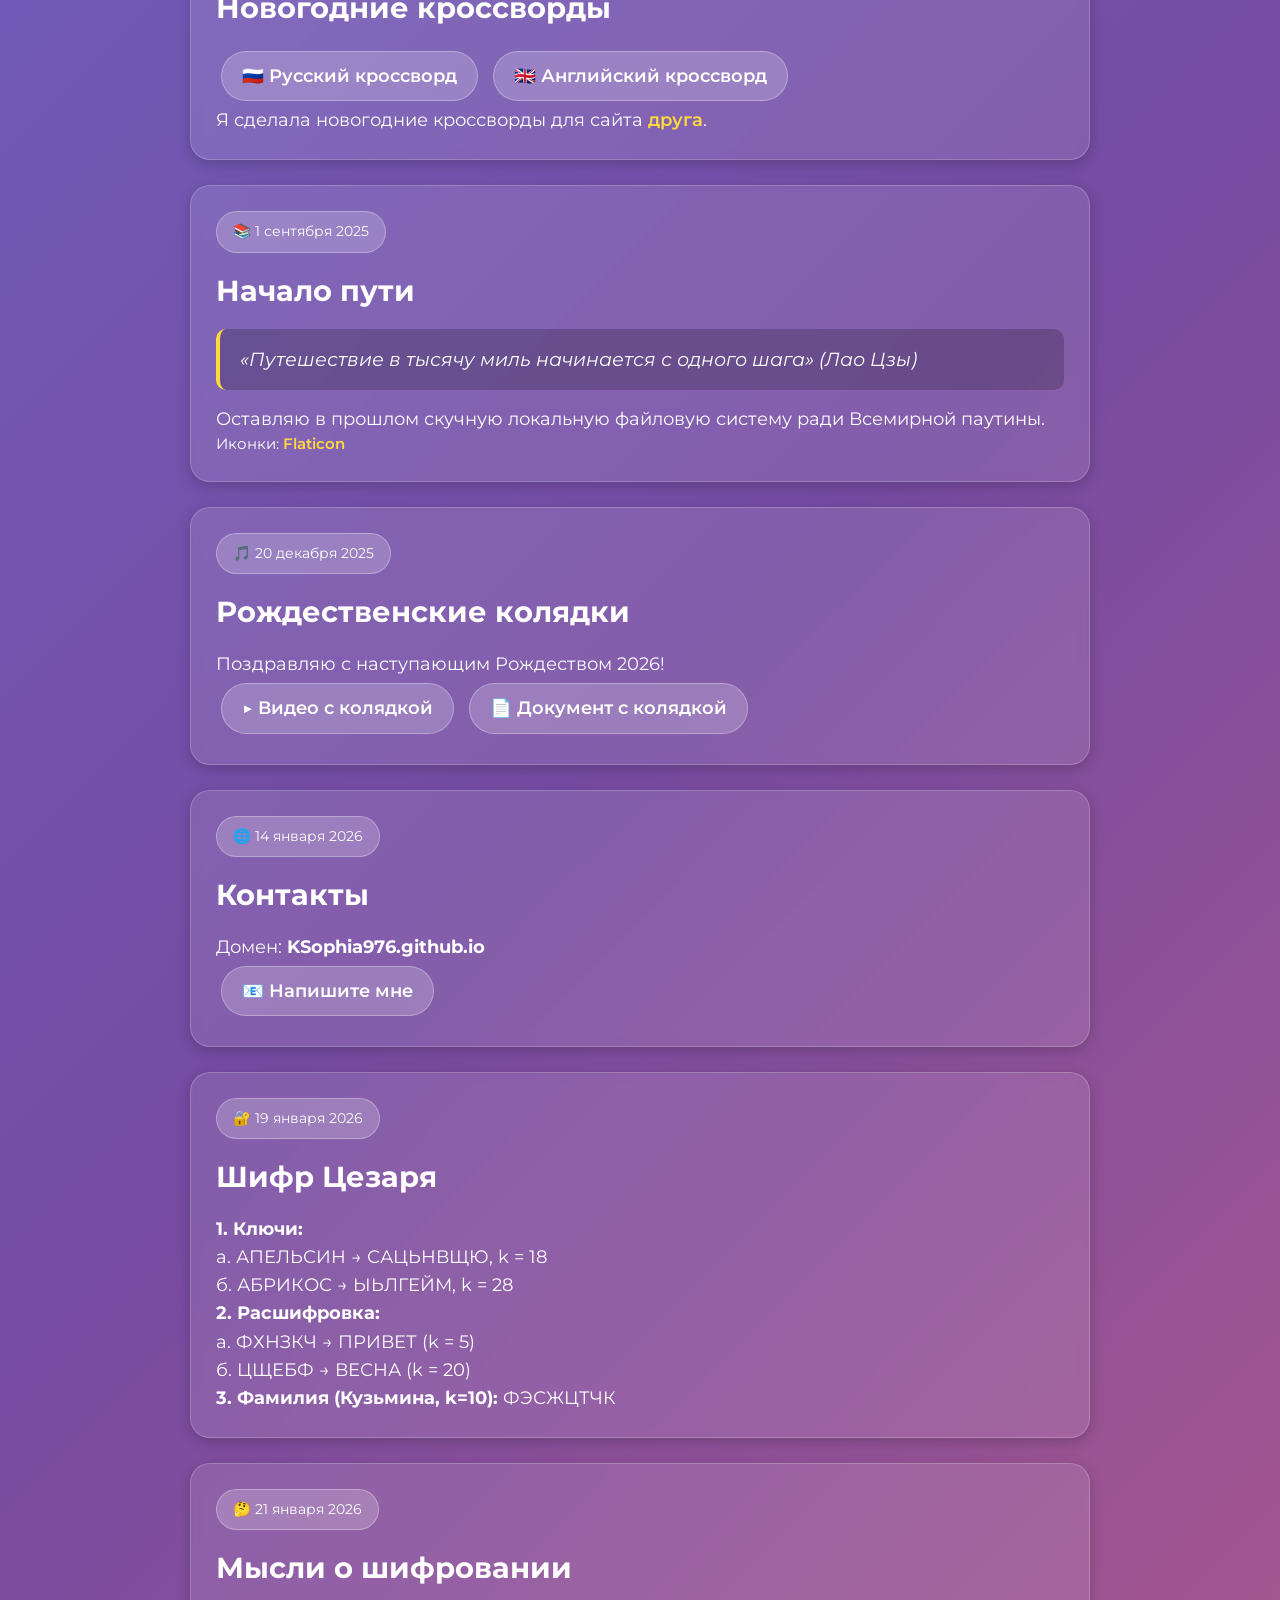
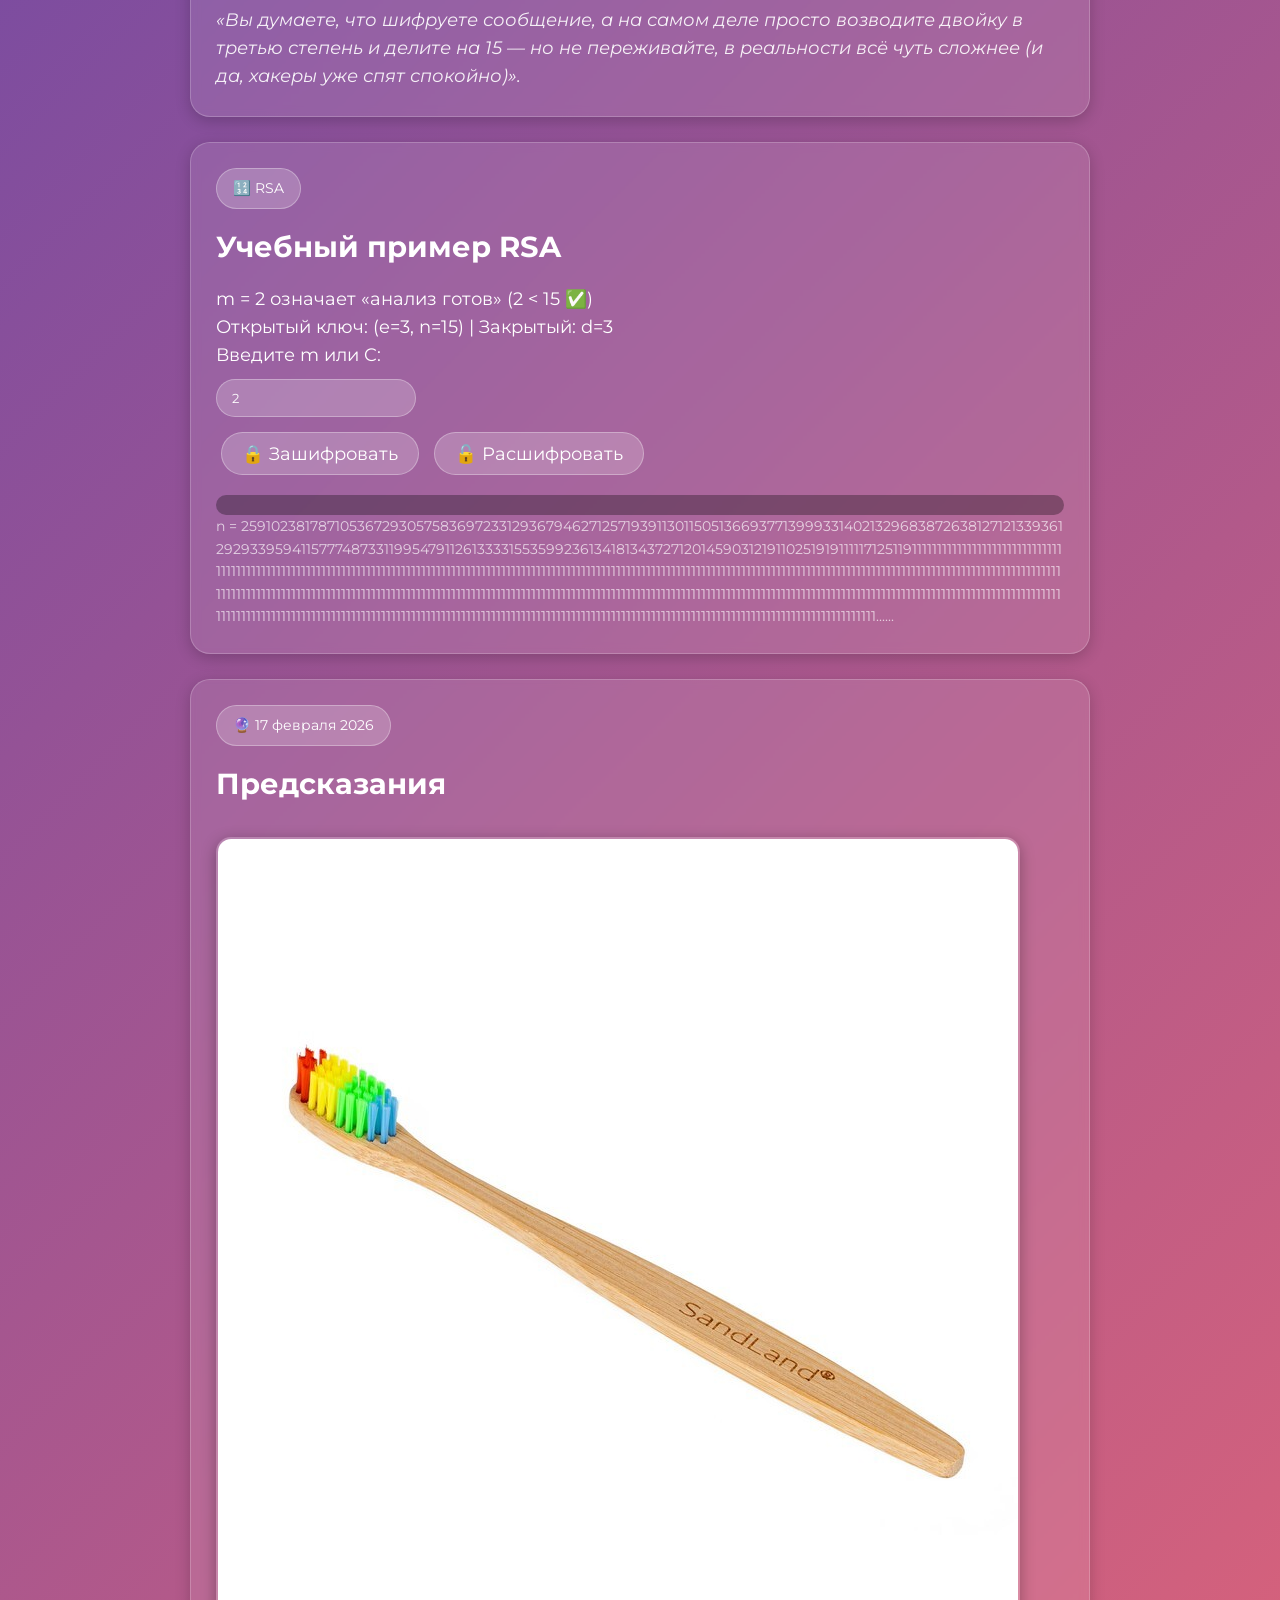
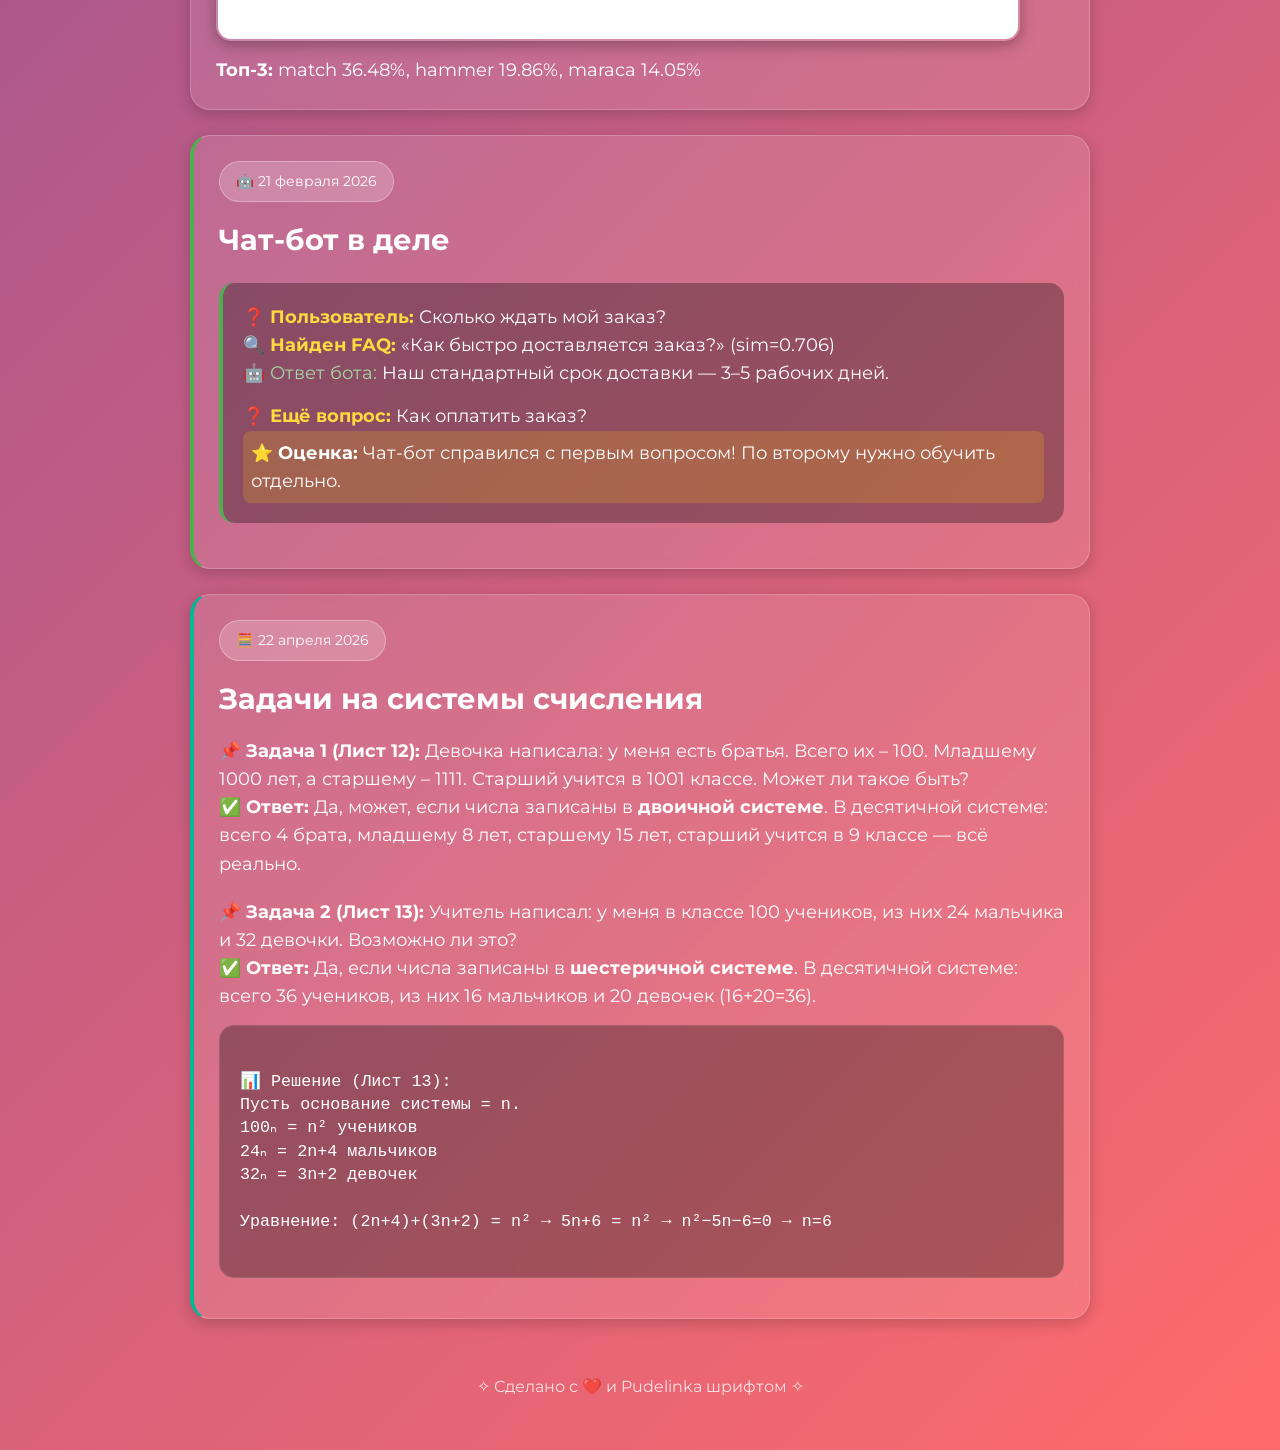
==== commit c2f78abe: "Update index.html" ====
--- a/index.html
+++ b/index.html
@@ -634,6 +634,7 @@
       document.getElementById('output').innerText = 
         `🔓 Расшифровка: m = ${C}^${d} mod ${n} = ${modExp(C, d, n)}`;
     }
+    <a href="/icons/зд4.xlsx" download>Скачать Excel-файл</a>
   </script>
 </body>
 </html>
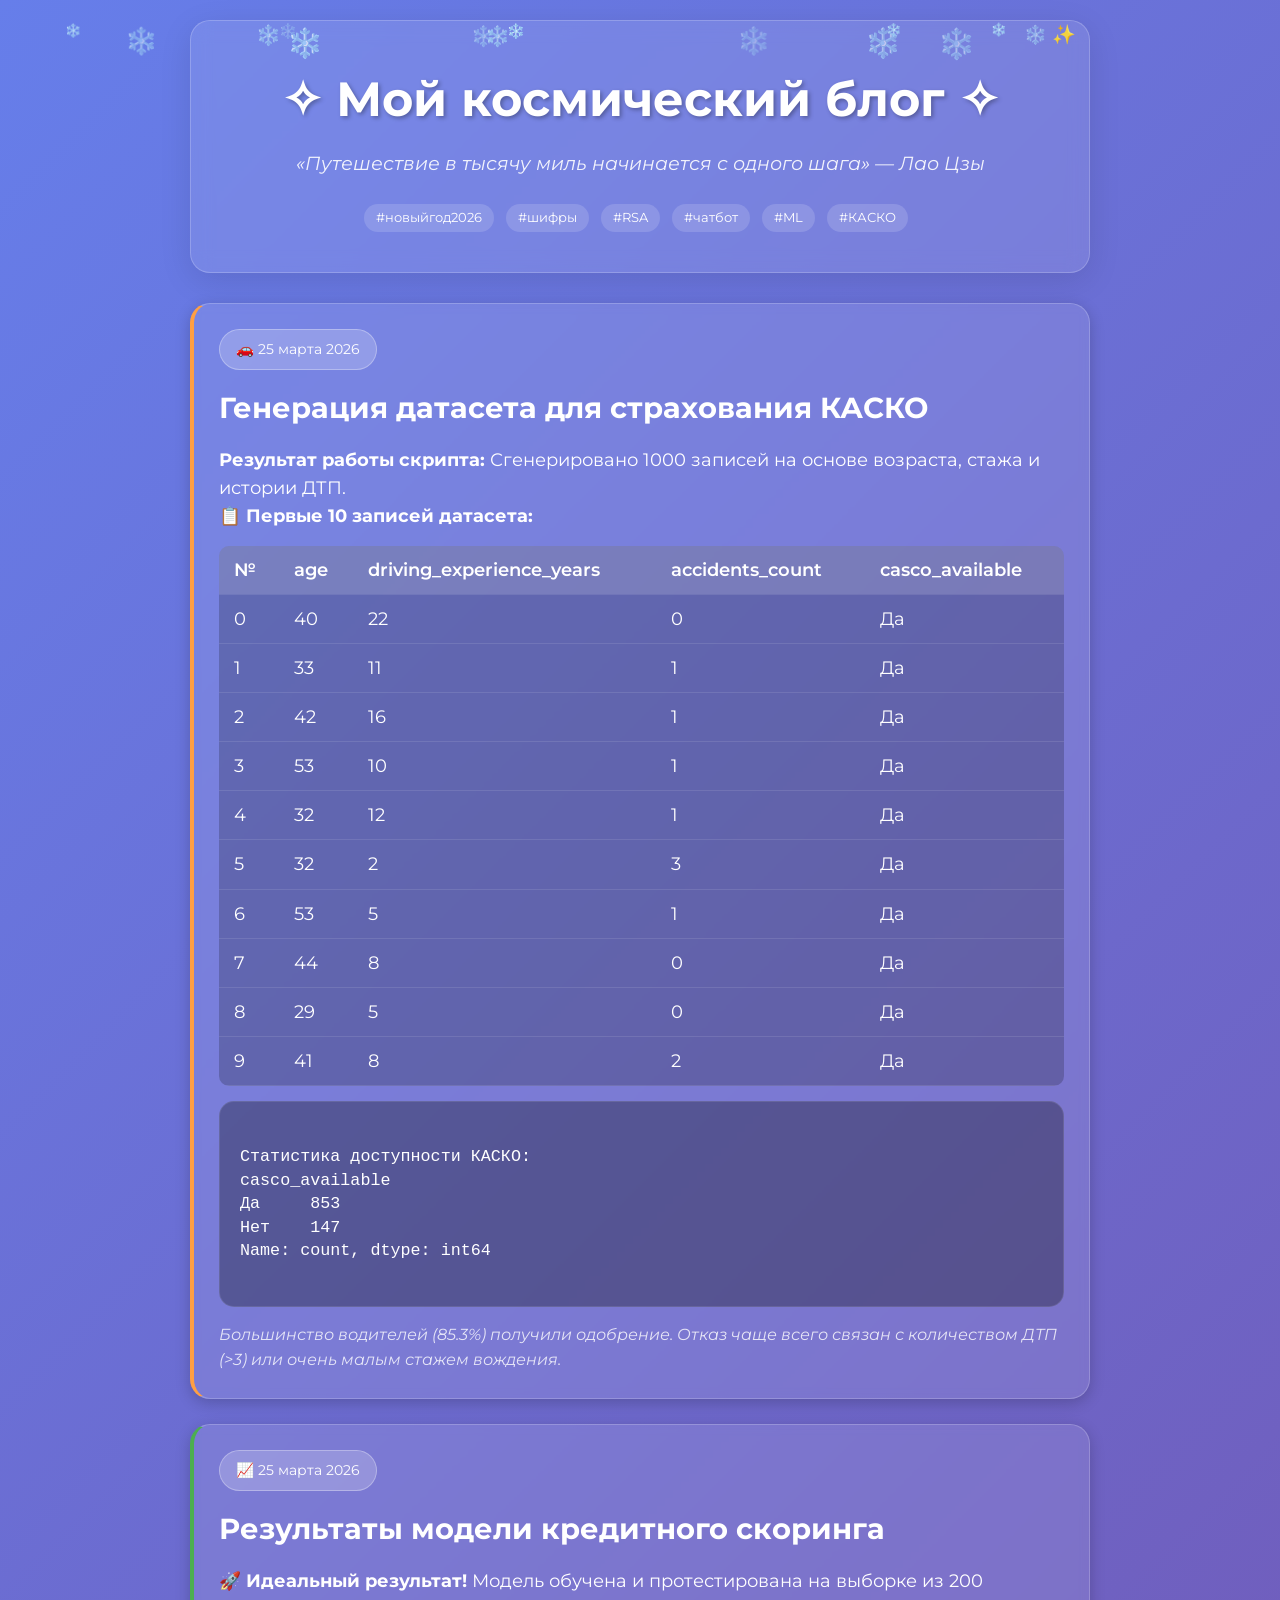
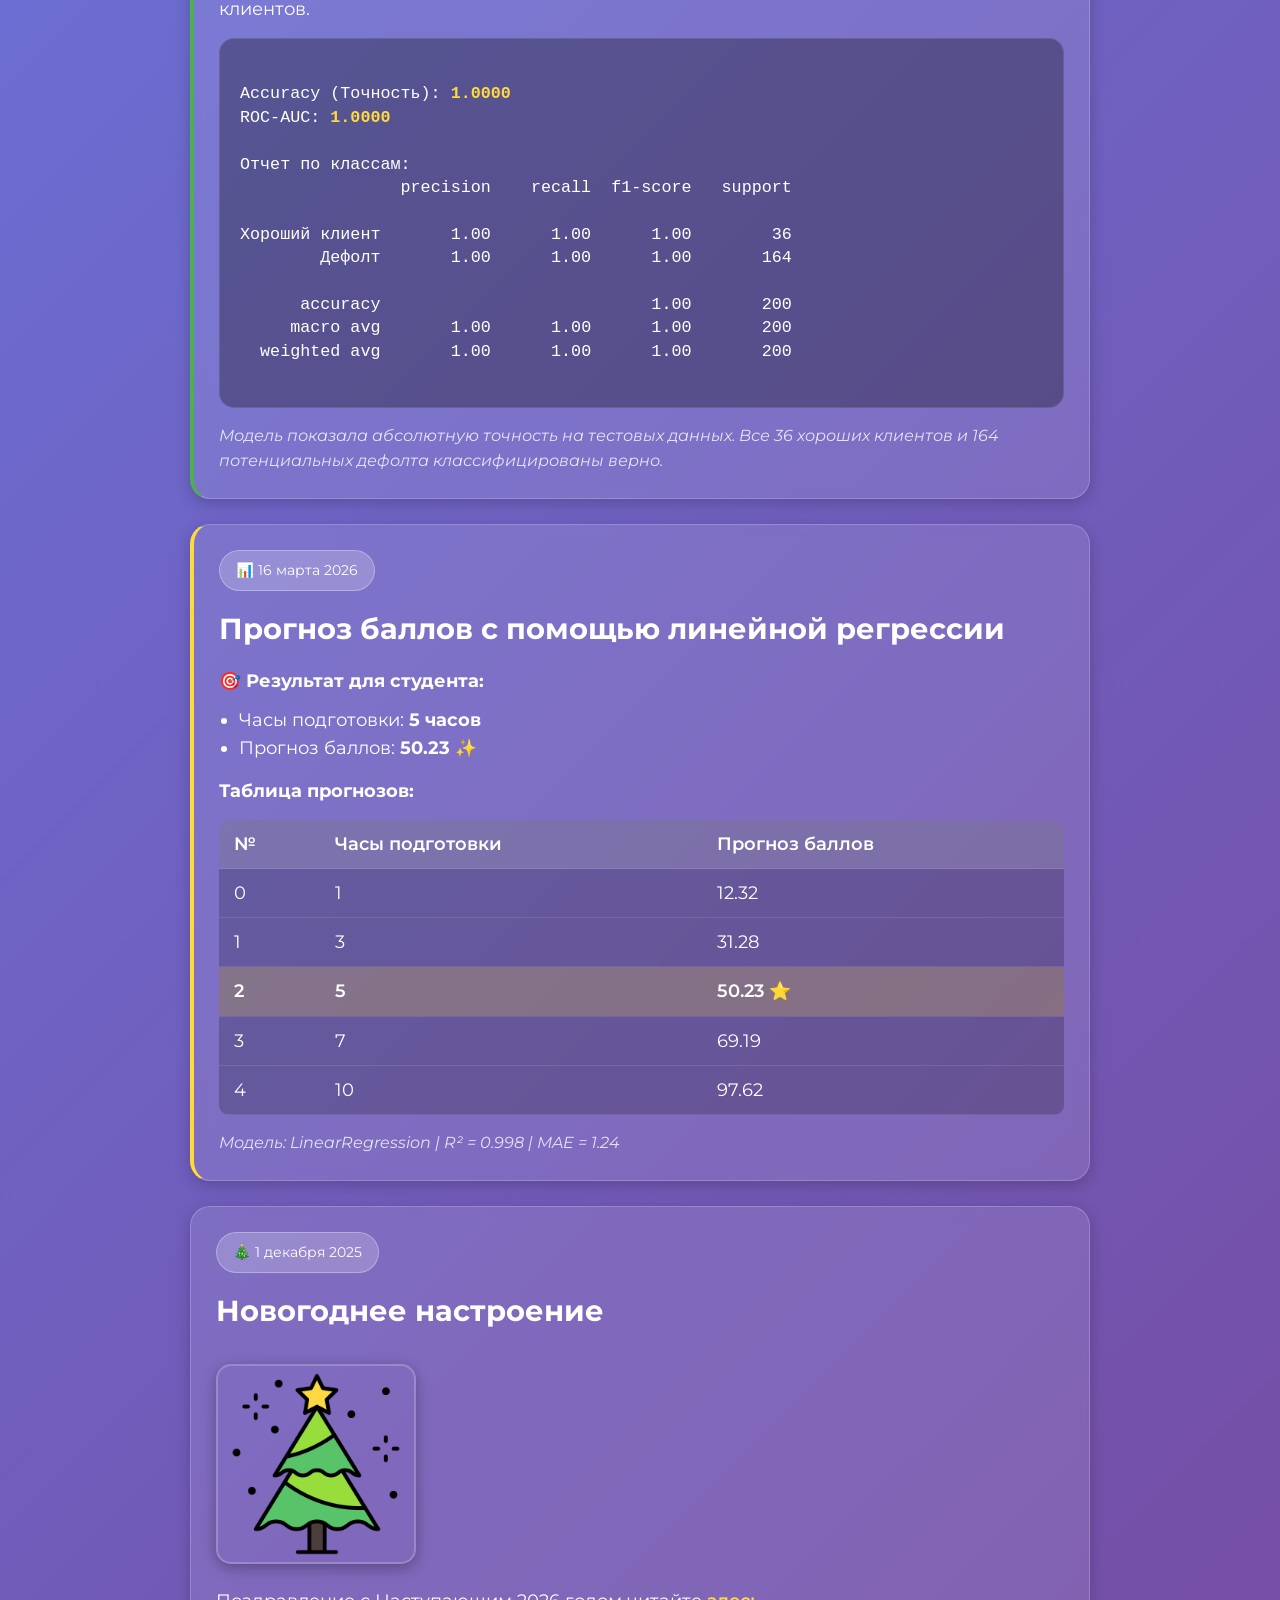
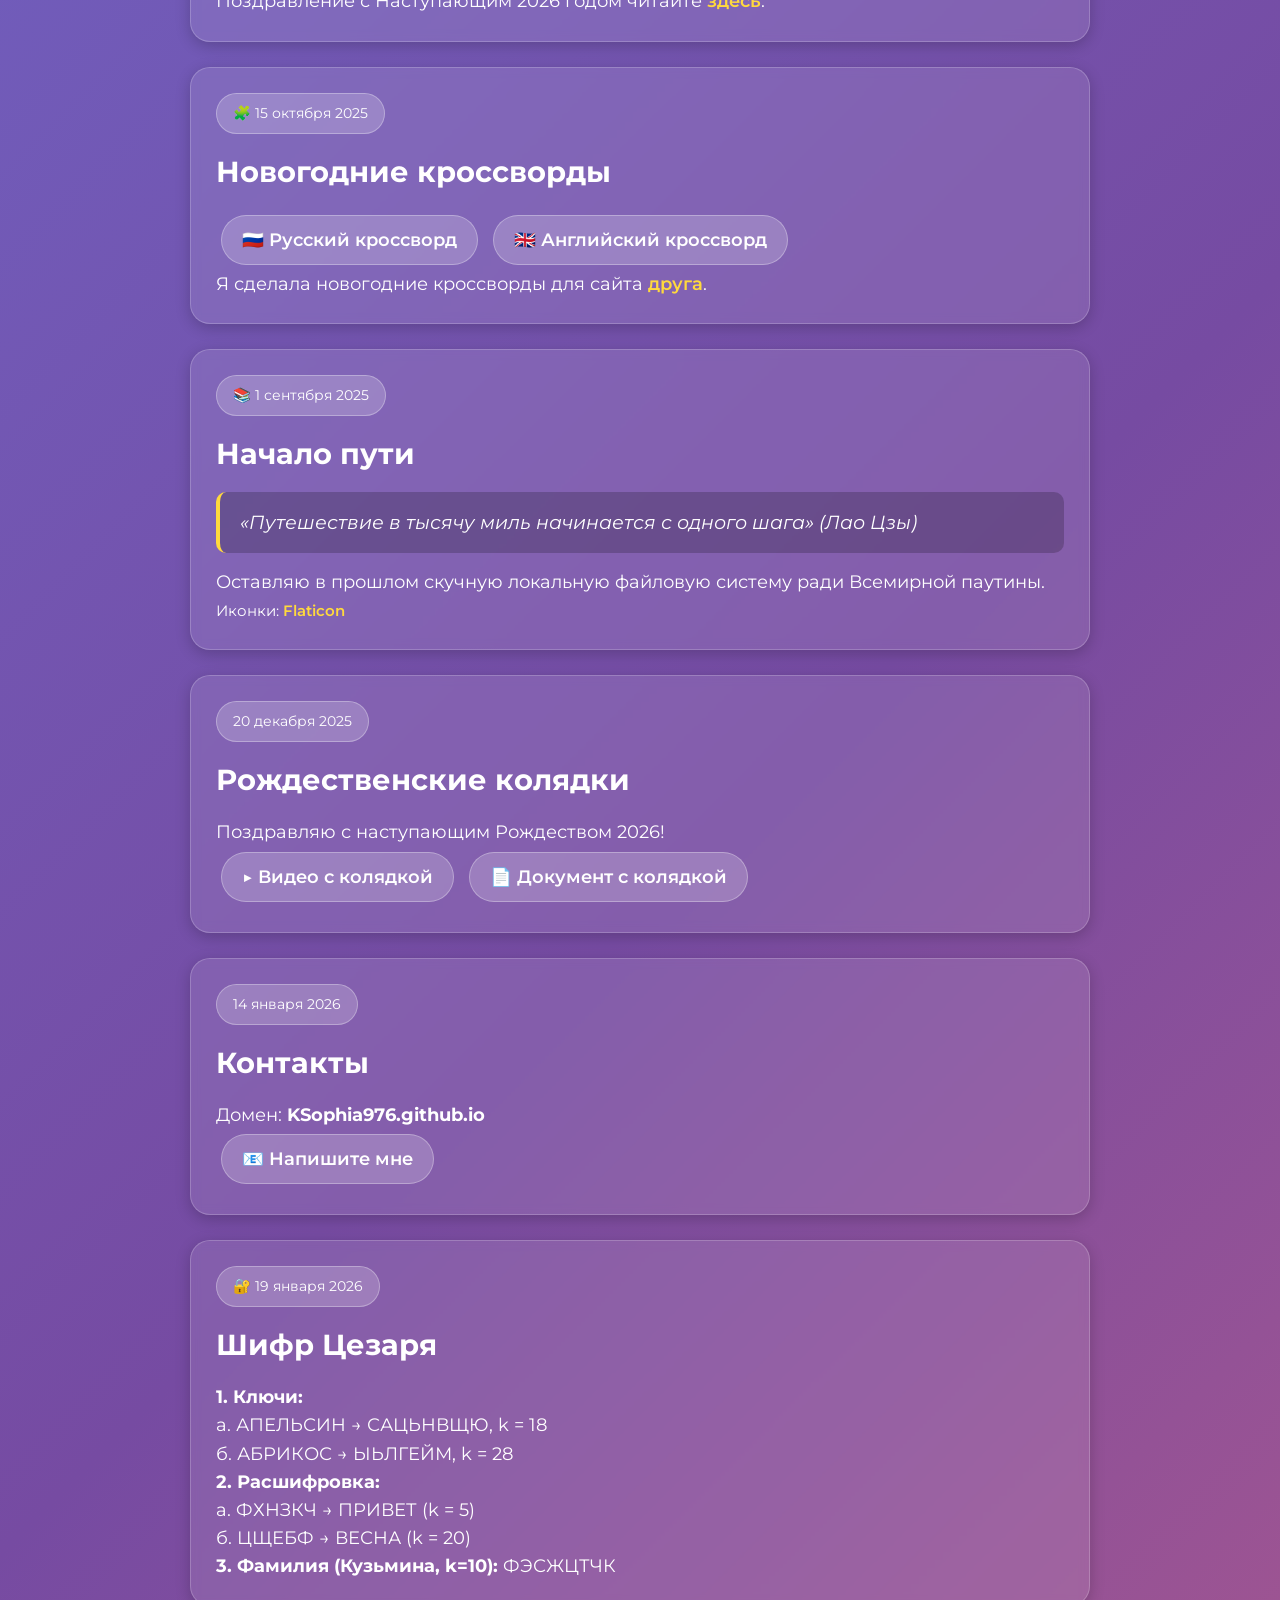
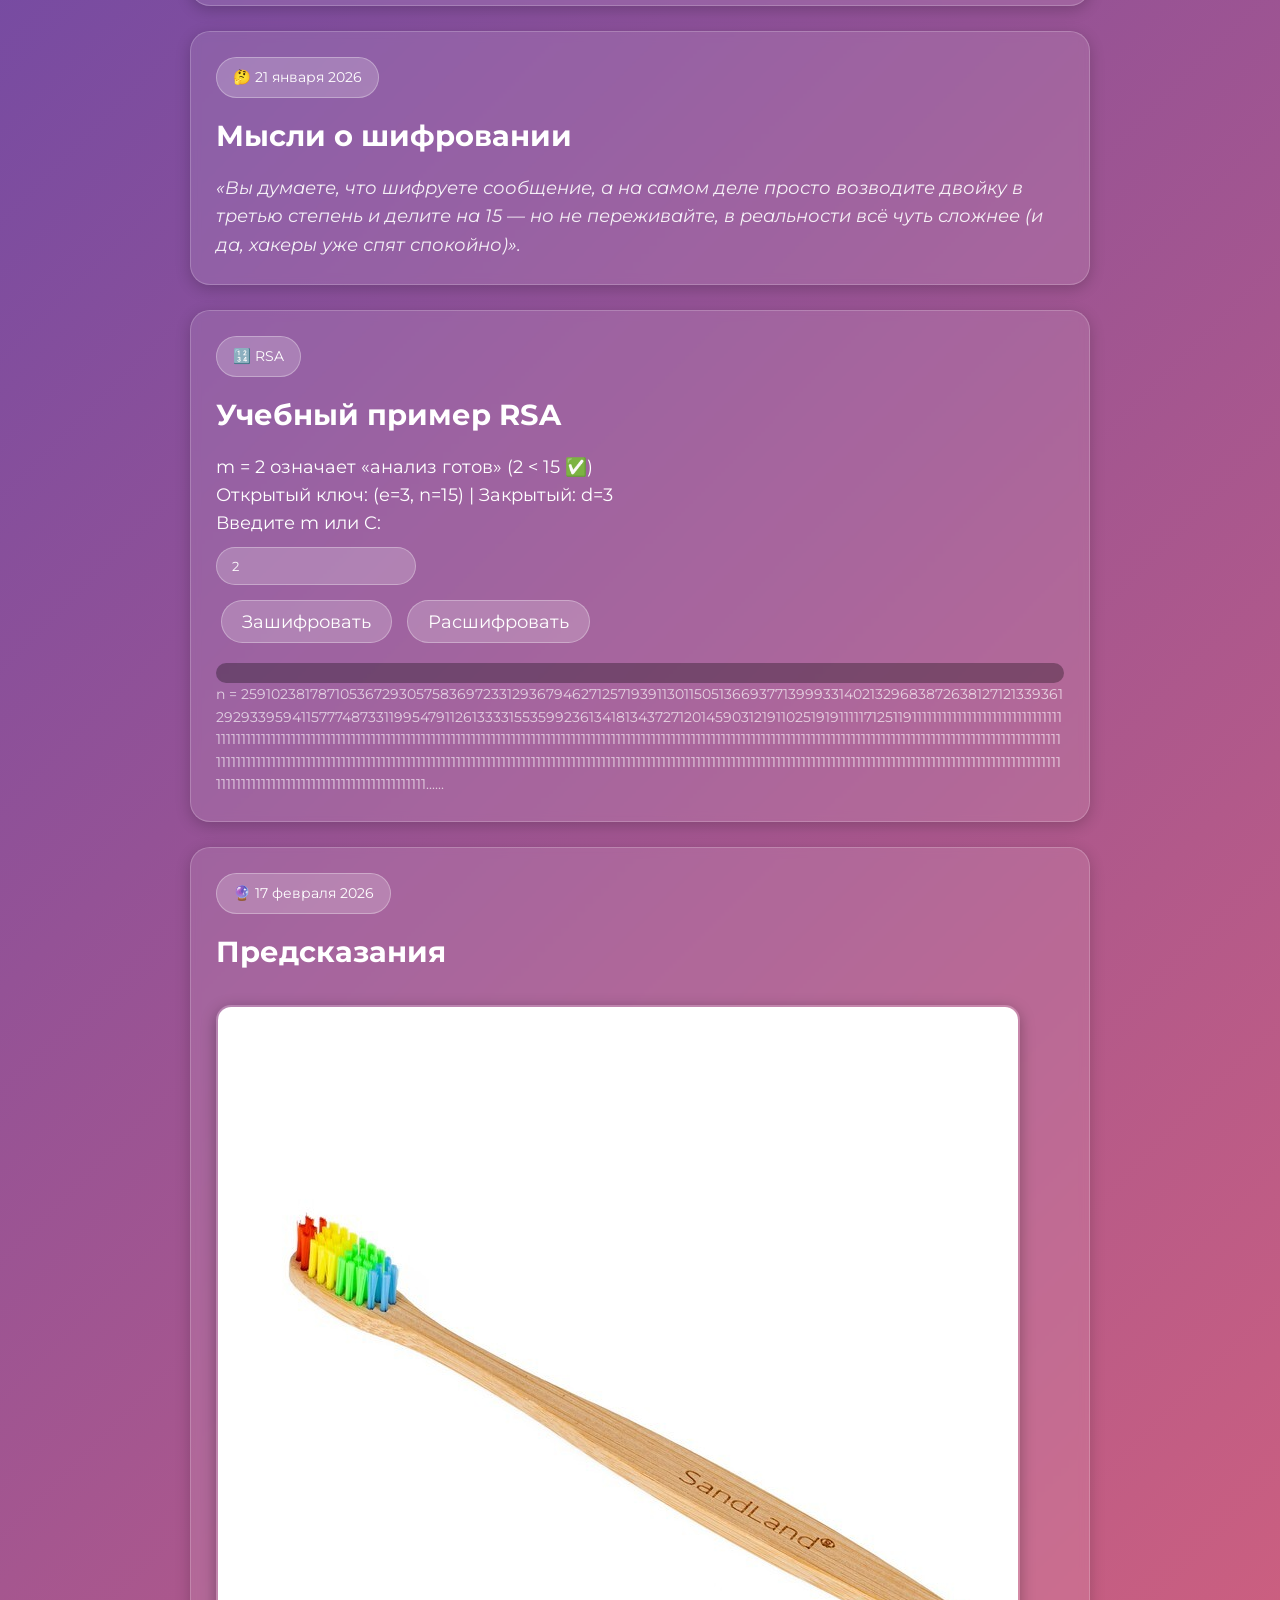
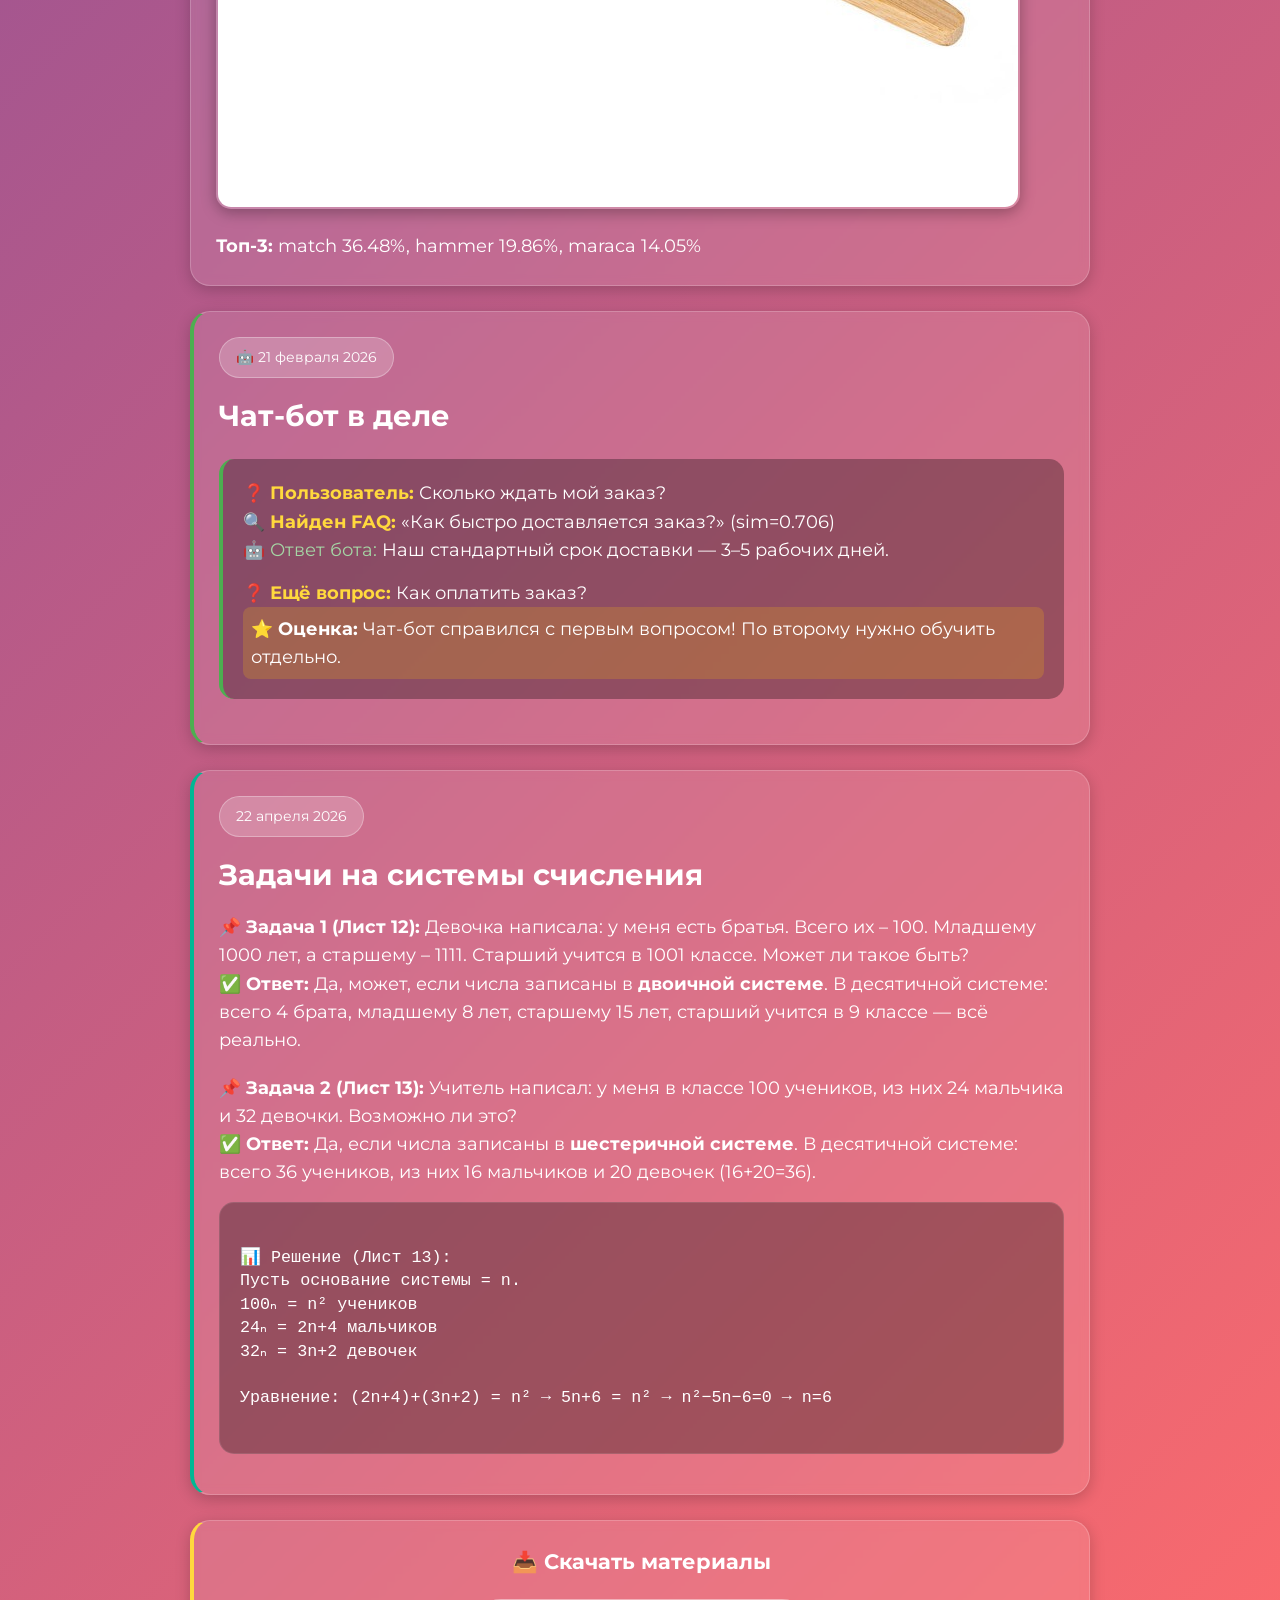
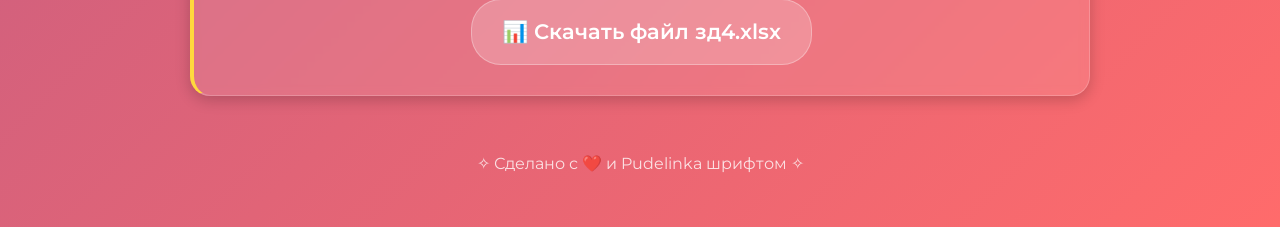
==== commit 08aa9d74: "Update index.html" ====
--- a/index.html
+++ b/index.html
@@ -1,19 +1,20 @@
-<title>✨ Блог Sophy | Путь в тысячу миль</title>
+<!DOCTYPE html>
+<html lang="ru">
+<head>
+  <meta charset="UTF-8">
+  <meta name="viewport" content="width=device-width, initial-scale=1.0">
+  <title>✨ Блог Sophy | Путь в тысячу миль</title>
   
-  <!-- Подключаем красивый шрифт Google Fonts (на всякий случай, если Pudelinka не загрузится) -->
-  <link rel="preconnect" href="https://fonts.googleapis.com    ">
-  <link rel="preconnect" href="https://fonts.gstatic.com    " crossorigin>
-  <link href="https://fonts.googleapis.com/css2?family=Montserrat    :wght@300;400;600;700&display=swap" rel="stylesheet">
+  <!-- Подключаем красивый шрифт Google Fonts -->
+  <link rel="preconnect" href="https://fonts.googleapis.com">
+  <link rel="preconnect" href="https://fonts.gstatic.com" crossorigin>
+  <link href="https://fonts.googleapis.com/css2?family=Montserrat:wght@300;400;600;700&display=swap" rel="stylesheet">
   
   <style>
     /* Сброс стилей */
-    * {
-      margin: 0;
-      padding: 0;
-      box-sizing: border-box;
-    }
-
-    /* Подключение шрифта Pudelinka */
+    * { margin: 0; padding: 0; box-sizing: border-box; }
+
+    /* Подключение шрифта Pudelinka (локальный) */
     @font-face {
       font-family: 'Pudelinka';
       src: url('fonts/Pudelinka.woff2') format('woff2'),
@@ -33,11 +34,7 @@
       padding: 20px;
     }
 
-    /* Контейнер для контента */
-    .container {
-      max-width: 900px;
-      margin: 0 auto;
-    }
+    .container { max-width: 900px; margin: 0 auto; }
 
     /* Шапка */
     .header {
@@ -51,17 +48,8 @@
       box-shadow: 0 8px 32px rgba(0, 0, 0, 0.1);
     }
 
-    .header h1 {
-      font-size: 3em;
-      margin-bottom: 10px;
-      text-shadow: 2px 2px 4px rgba(0, 0, 0, 0.3);
-    }
-
-    .header .quote {
-      font-size: 1.2em;
-      opacity: 0.9;
-      font-style: italic;
-    }
+    .header h1 { font-size: 3em; margin-bottom: 10px; text-shadow: 2px 2px 4px rgba(0, 0, 0, 0.3); }
+    .header .quote { font-size: 1.2em; opacity: 0.9; font-style: italic; }
 
     /* Карточки постов */
     .post {
@@ -91,51 +79,25 @@
       border: 1px solid rgba(255, 255, 255, 0.3);
     }
 
-    .post-title {
-      font-size: 1.8em;
-      margin-bottom: 15px;
-      color: #fff;
-    }
-
-    .post-content {
-      font-size: 1.1em;
-    }
-
-    /* Стили для ссылок */
-    a {
-      color: #ffd93d;
-      text-decoration: none;
-      transition: color 0.3s;
-      font-weight: 600;
-    }
-
-    a:hover {
-      color: #ffaa00;
-      text-decoration: underline;
-    }
-
-    /* Стили для изображений */
+    .post-title { font-size: 1.8em; margin-bottom: 15px; color: #fff; }
+    .post-content { font-size: 1.1em; }
+
+    /* Ссылки и кнопки */
+    a { color: #ffd93d; text-decoration: none; transition: color 0.3s; font-weight: 600; }
+    a:hover { color: #ffaa00; text-decoration: underline; }
+
     img {
-      max-width: 100%;
-      height: auto;
-      border-radius: 15px;
-      margin: 15px 0;
-      box-shadow: 0 4px 15px rgba(0, 0, 0, 0.3);
+      max-width: 100%; height: auto; border-radius: 15px;
+      margin: 15px 0; box-shadow: 0 4px 15px rgba(0, 0, 0, 0.3);
       border: 2px solid rgba(255, 255, 255, 0.2);
     }
 
-    /* Стили для цитат */
     blockquote {
-      background: rgba(0, 0, 0, 0.2);
-      border-left: 4px solid #ffd93d;
-      padding: 15px 20px;
-      margin: 15px 0;
-      border-radius: 10px;
-      font-style: italic;
-      font-size: 1.1em;
-    }
-
-    /* Кнопки */
+      background: rgba(0, 0, 0, 0.2); border-left: 4px solid #ffd93d;
+      padding: 15px 20px; margin: 15px 0; border-radius: 10px;
+      font-style: italic; font-size: 1.1em;
+    }
+
     .btn {
       display: inline-block;
       background: rgba(255, 255, 255, 0.2);
@@ -149,13 +111,8 @@
       font-family: inherit;
       font-size: 1em;
     }
-
-    .btn:hover {
-      background: rgba(255, 255, 255, 0.3);
-      transform: scale(1.05);
-    }
-
-    /* Поле ввода */
+    .btn:hover { background: rgba(255, 255, 255, 0.3); transform: scale(1.05); }
+
     .input-field {
       background: rgba(255, 255, 255, 0.2);
       border: 1px solid rgba(255, 255, 255, 0.3);
@@ -166,132 +123,63 @@
       font-family: inherit;
       margin: 10px 0;
     }
-
-    .input-field::placeholder {
-      color: rgba(255, 255, 255, 0.7);
-    }
-
-    .input-field:focus {
-      outline: none;
-      border-color: #ffd93d;
-      background: rgba(255, 255, 255, 0.25);
-    }
-
-    /* Чат-бот сообщение */
+    .input-field::placeholder { color: rgba(255, 255, 255, 0.7); }
+    .input-field:focus { outline: none; border-color: #ffd93d; background: rgba(255, 255, 255, 0.25); }
+
+    /* Чат-бот и таблицы */
     .chat-log {
-      background: rgba(0, 0, 0, 0.3);
-      border-radius: 15px;
-      padding: 20px;
-      margin: 20px 0;
-      border-left: 4px solid #4caf50;
-    }
-
-    .chat-question {
-      color: #ffd93d;
-      font-weight: bold;
-    }
-
-    .chat-answer {
-      color: #a5d6a5;
-    }
-
-    /* Тэги */
+      background: rgba(0, 0, 0, 0.3); border-radius: 15px;
+      padding: 20px; margin: 20px 0; border-left: 4px solid #4caf50;
+    }
+    .chat-question { color: #ffd93d; font-weight: bold; }
+    .chat-answer { color: #a5d6a5; }
+
     .tag {
-      display: inline-block;
-      background: rgba(255, 255, 255, 0.15);
-      padding: 4px 12px;
-      border-radius: 20px;
-      font-size: 0.8em;
-      margin-right: 8px;
-      margin-top: 10px;
-    }
-
-    /* Стили для таблицы прогнозов */
+      display: inline-block; background: rgba(255, 255, 255, 0.15);
+      padding: 4px 12px; border-radius: 20px; font-size: 0.8em;
+      margin-right: 8px; margin-top: 10px;
+    }
+
     .prediction-table {
-      width: 100%;
-      border-collapse: collapse;
-      margin: 15px 0;
-      background: rgba(0, 0, 0, 0.2);
-      border-radius: 10px;
-      overflow: hidden;
-    }
-    
-    .prediction-table th,
-    .prediction-table td {
-      padding: 10px 15px;
-      text-align: left;
+      width: 100%; border-collapse: collapse; margin: 15px 0;
+      background: rgba(0, 0, 0, 0.2); border-radius: 10px; overflow: hidden;
+    }
+    .prediction-table th, .prediction-table td {
+      padding: 10px 15px; text-align: left;
       border-bottom: 1px solid rgba(255, 255, 255, 0.1);
     }
-    
-    .prediction-table th {
-      background: rgba(255, 255, 255, 0.15);
-      font-weight: 600;
-    }
-    
-    .prediction-table tr:hover {
-      background: rgba(255, 255, 255, 0.05);
-    }
-    
-    .highlight {
-      background: rgba(255, 217, 61, 0.2);
-      font-weight: 600;
-    }
-
-    /* Стили для отчета модели (новый блок) */
+    .prediction-table th { background: rgba(255, 255, 255, 0.15); font-weight: 600; }
+    .prediction-table tr:hover { background: rgba(255, 255, 255, 0.05); }
+    .highlight { background: rgba(255, 217, 61, 0.2); font-weight: 600; }
+
     .model-report {
-      background: rgba(0, 0, 0, 0.3);
-      border-radius: 15px;
-      padding: 20px;
-      margin: 15px 0;
-      border: 1px solid rgba(255, 255, 255, 0.1);
-      font-family: 'Courier New', Courier, monospace;
-      font-size: 0.95em;
-      overflow-x: auto;
-      white-space: pre-wrap;
-      line-height: 1.4;
-    }
-    
-    .metric-highlight {
-      color: #ffd93d;
-      font-weight: bold;
-    }
+      background: rgba(0, 0, 0, 0.3); border-radius: 15px;
+      padding: 20px; margin: 15px 0; border: 1px solid rgba(255, 255, 255, 0.1);
+      font-family: 'Courier New', Courier, monospace; font-size: 0.95em;
+      overflow-x: auto; white-space: pre-wrap; line-height: 1.4;
+    }
+    .metric-highlight { color: #ffd93d; font-weight: bold; }
 
     /* Адаптивность */
     @media (max-width: 768px) {
-      .header h1 {
-        font-size: 2em;
-      }
-      
-      .post {
-        padding: 15px;
-      }
-      
-      .post-title {
-        font-size: 1.4em;
-      }
-    }
-
-    /* Анимация для новогоднего настроения */
+      .header h1 { font-size: 2em; }
+      .post { padding: 15px; }
+      .post-title { font-size: 1.4em; }
+    }
+
+    /* Снежинки */
     @keyframes snowflake {
       0% { transform: translateY(-10px) rotate(0deg); opacity: 1; }
       100% { transform: translateY(100vh) rotate(360deg); opacity: 0; }
     }
-
     .snowflake {
-      position: fixed;
-      color: white;
-      user-select: none;
-      pointer-events: none;
-      opacity: 0.7;
-      font-size: 1.5em;
-      animation: snowflake linear infinite;
-      z-index: 1000;
+      position: fixed; color: white; user-select: none; pointer-events: none;
+      opacity: 0.7; font-size: 1.5em; animation: snowflake linear infinite; z-index: 1000;
     }
   </style>
 </head>
 <body>
 
-  <!-- Снежинки (новогодняя атмосфера) -->
   <div id="snowflakes-container"></div>
 
   <div class="container">
@@ -309,22 +197,18 @@
       </div>
     </header>
 
-    <!-- 🆕 НОВЫЙ ПОСТ: 25 марта 2026 (Датасет КАСКО) -->
+    <!--  НОВЫЙ ПОСТ: 25 марта 2026 (Датасет КАСКО) -->
     <article class="post" style="border-left: 4px solid #ff9f43;">
       <div class="post-date">🚗 25 марта 2026</div>
       <h2 class="post-title">Генерация датасета для страхования КАСКО</h2>
       <div class="post-content">
-        <p>🤖 <strong>Результат работы скрипта:</strong> Сгенерировано 1000 записей на основе возраста, стажа и истории ДТП.</p>
+        <p> <strong>Результат работы скрипта:</strong> Сгенерировано 1000 записей на основе возраста, стажа и истории ДТП.</p>
         
         <p>📋 <strong>Первые 10 записей датасета:</strong></p>
         <table class="prediction-table">
           <thead>
             <tr>
-              <th>№</th>
-              <th>age</th>
-              <th>driving_experience_years</th>
-              <th>accidents_count</th>
-              <th>casco_available</th>
+              <th>№</th><th>age</th><th>driving_experience_years</th><th>accidents_count</th><th>casco_available</th>
             </tr>
           </thead>
           <tbody>
@@ -355,7 +239,7 @@
       </div>
     </article>
 
-    <!-- Пост: 25 марта 2026 (Кредитный скоринг) - перемещен ниже -->
+    <!-- Пост: 25 марта 2026 (Кредитный скоринг) -->
     <article class="post" style="border-left: 4px solid #4caf50;">
       <div class="post-date">📈 25 марта 2026</div>
       <h2 class="post-title">Результаты модели кредитного скоринга</h2>
@@ -394,14 +278,10 @@
           <li>Прогноз баллов: <strong>50.23</strong> ✨</li>
         </ul>
         
-        <p>📋 <strong>Таблица прогнозов:</strong></p>
+        <p> <strong>Таблица прогнозов:</strong></p>
         <table class="prediction-table">
           <thead>
-            <tr>
-              <th>№</th>
-              <th>Часы подготовки</th>
-              <th>Прогноз баллов</th>
-            </tr>
+            <tr><th>№</th><th>Часы подготовки</th><th>Прогноз баллов</th></tr>
           </thead>
           <tbody>
             <tr><td>0</td><td>1</td><td>12.32</td></tr>
@@ -412,9 +292,7 @@
           </tbody>
         </table>
         
-        <p style="font-size: 0.9em; opacity: 0.8;">
-          <em>Модель: LinearRegression | R² = 0.998 | MAE = 1.24</em>
-        </p>
+        <p style="font-size: 0.9em; opacity: 0.8;"><em>Модель: LinearRegression | R² = 0.998 | MAE = 1.24</em></p>
       </div>
     </article>
 
@@ -448,13 +326,13 @@
       <div class="post-content">
         <blockquote>«Путешествие в тысячу миль начинается с одного шага» (Лао Цзы)</blockquote>
         <p>Оставляю в прошлом скучную локальную файловую систему ради Всемирной паутины.</p>
-        <p><small>Иконки: <a href="https://www.flaticon.com/ru/free-icons/-    ">Flaticon</a></small></p>
+        <p><small>Иконки: <a href="https://www.flaticon.com/ru/free-icons/-">Flaticon</a></small></p>
       </div>
     </article>
 
     <!-- Пост: 20 декабря 2025 -->
     <article class="post">
-      <div class="post-date">🎵 20 декабря 2025</div>
+      <div class="post-date"> 20 декабря 2025</div>
       <h2 class="post-title">Рождественские колядки</h2>
       <div class="post-content">
         <p>Поздравляю с наступающим Рождеством 2026!</p>
@@ -467,7 +345,7 @@
 
     <!-- Пост: 14 января 2026 -->
     <article class="post">
-      <div class="post-date">🌐 14 января 2026</div>
+      <div class="post-date"> 14 января 2026</div>
       <h2 class="post-title">Контакты</h2>
       <div class="post-content">
         <p>Домен: <strong>KSophia976.github.io</strong></p>
@@ -513,12 +391,12 @@
         <label>Введите m или C:</label><br>
         <input type="text" id="input" value="2" class="input-field"><br>
         
-        <button onclick="encrypt()" class="btn">🔒 Зашифровать</button>
-        <button onclick="decrypt()" class="btn">🔓 Расшифровать</button>
+        <button onclick="encrypt()" class="btn"> Зашифровать</button>
+        <button onclick="decrypt()" class="btn"> Расшифровать</button>
         
         <pre id="output" style="background: rgba(0,0,0,0.3); padding: 10px; border-radius: 10px; margin-top: 15px;"></pre>
         
-        <p style="font-size: 0.8em; opacity: 0.7; word-break: break-all;">n = [base64]......</p>
+        <p style="font-size: 0.8em; opacity: 0.7; word-break: break-all;">n = [base64]......</p>
       </div>
     </article>
 
@@ -551,7 +429,7 @@
 
     <!-- НОВЫЙ ПОСТ: Листы 12 и 13 (задачи по системам счисления) -->
     <article class="post" style="border-left: 4px solid #00b894;">
-      <div class="post-date">🧮 22 апреля 2026</div>
+      <div class="post-date"> 22 апреля 2026</div>
       <h2 class="post-title">Задачи на системы счисления</h2>
       <div class="post-content">
         <p><strong>📌 Задача 1 (Лист 12):</strong> Девочка написала: у меня есть братья. Всего их – 100. Младшему 1000 лет, а старшему – 1111. Старший учится в 1001 классе. Может ли такое быть?</p>
@@ -574,13 +452,23 @@
       </div>
     </article>
 
+    <!-- Блок скачивания файла Excel -->
+    <article class="post" style="text-align: center; border-left: 4px solid #ffd93d;">
+      <div class="post-content">
+        <h3 style="margin-bottom: 15px;">📥 Скачать материалы</h3>
+        <a href="icons/зд4.xlsx" download class="btn" style="font-size: 1.2em; padding: 15px 30px;">
+          📊 Скачать файл зд4.xlsx
+        </a>
+      </div>
+    </article>
+
     <!-- Подвал -->
     <footer style="text-align: center; padding: 30px; opacity: 0.8;">
       <p>✧ Сделано с ❤️ и Pudelinka шрифтом ✧</p>
     </footer>
   </div>
 
-  <!-- Скрипт для снежинок -->
+  <!-- Скрипт для снежинок и RSA -->
   <script>
     function createSnowflake() {
       const snowflake = document.createElement('div');
@@ -592,9 +480,7 @@
       snowflake.style.opacity = Math.random() * 0.7 + 0.3;
       document.getElementById('snowflakes-container').appendChild(snowflake);
       
-      setTimeout(() => {
-        snowflake.remove();
-      }, 10000);
+      setTimeout(() => { snowflake.remove(); }, 10000);
     }
 
     setInterval(createSnowflake, 300);
@@ -634,7 +520,6 @@
       document.getElementById('output').innerText = 
         `🔓 Расшифровка: m = ${C}^${d} mod ${n} = ${modExp(C, d, n)}`;
     }
-    <a href="/icons/зд4.xlsx" download>Скачать Excel-файл</a>
   </script>
 </body>
 </html>
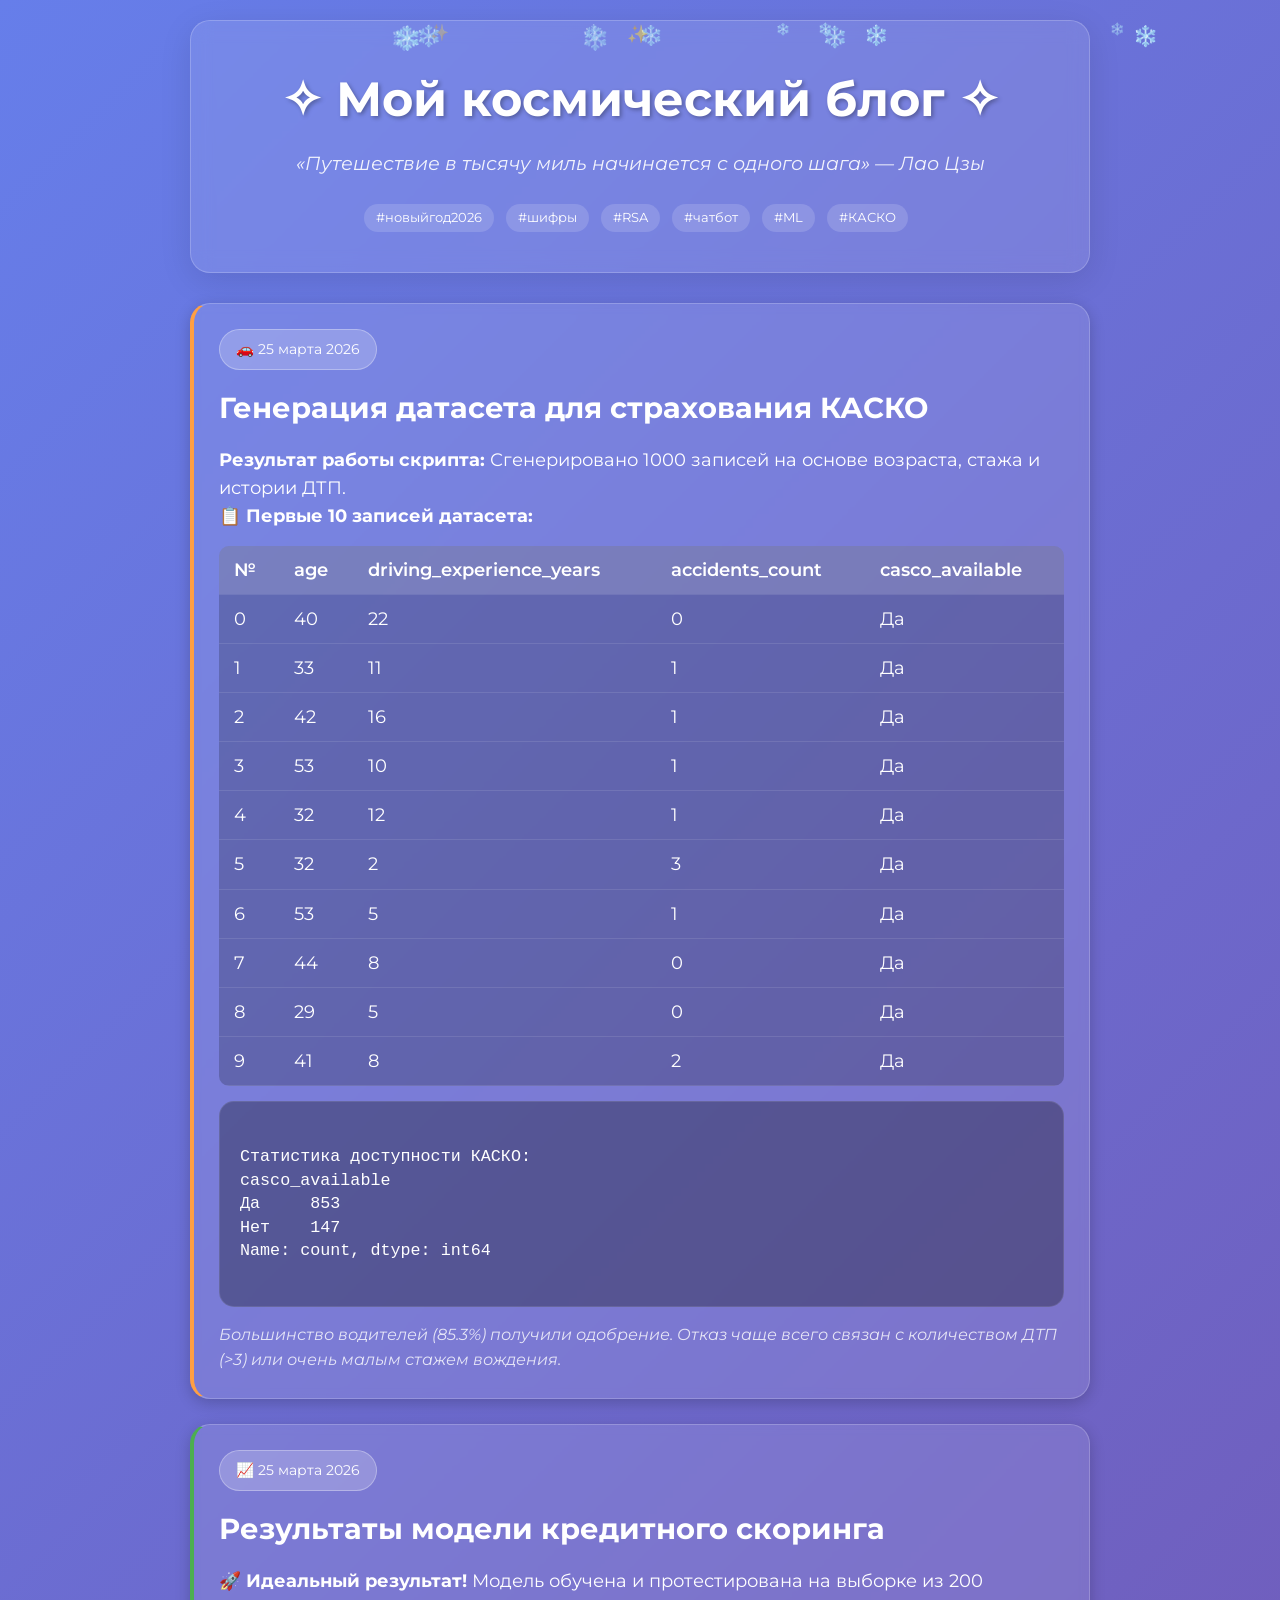
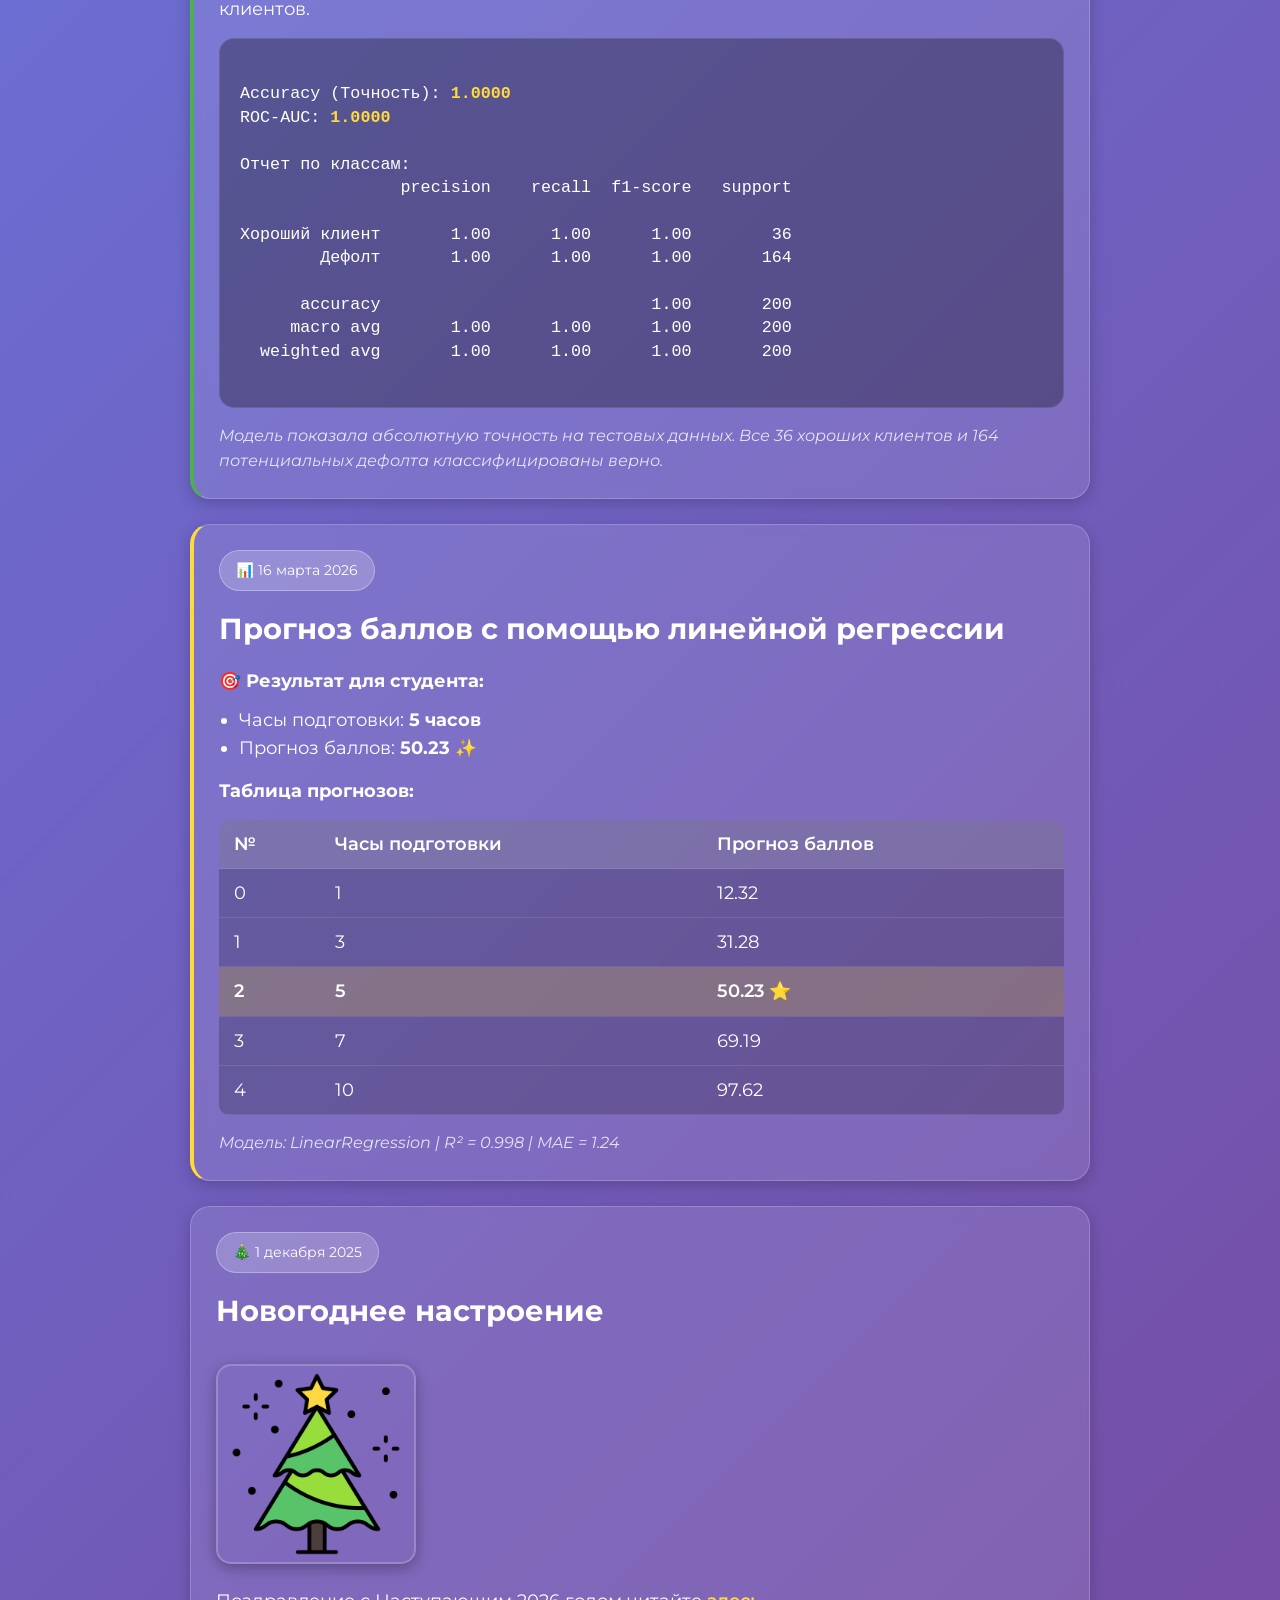
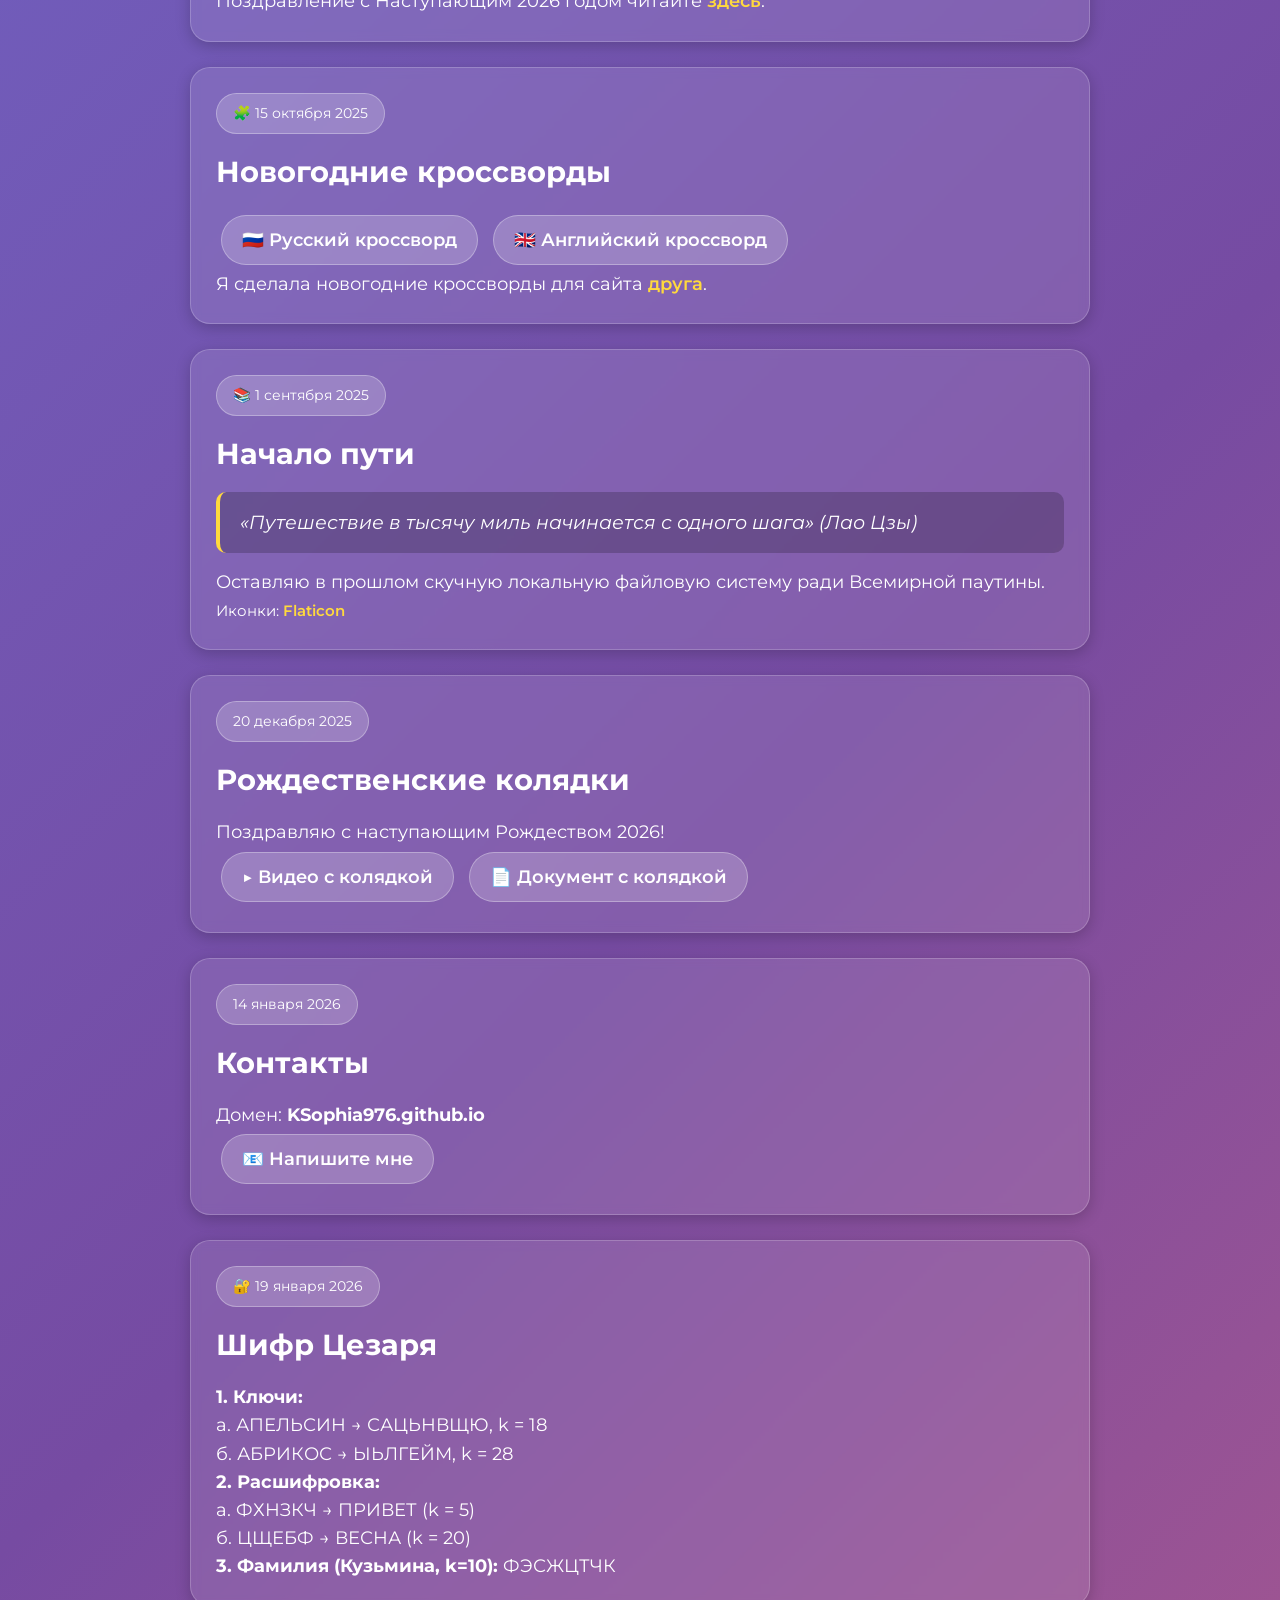
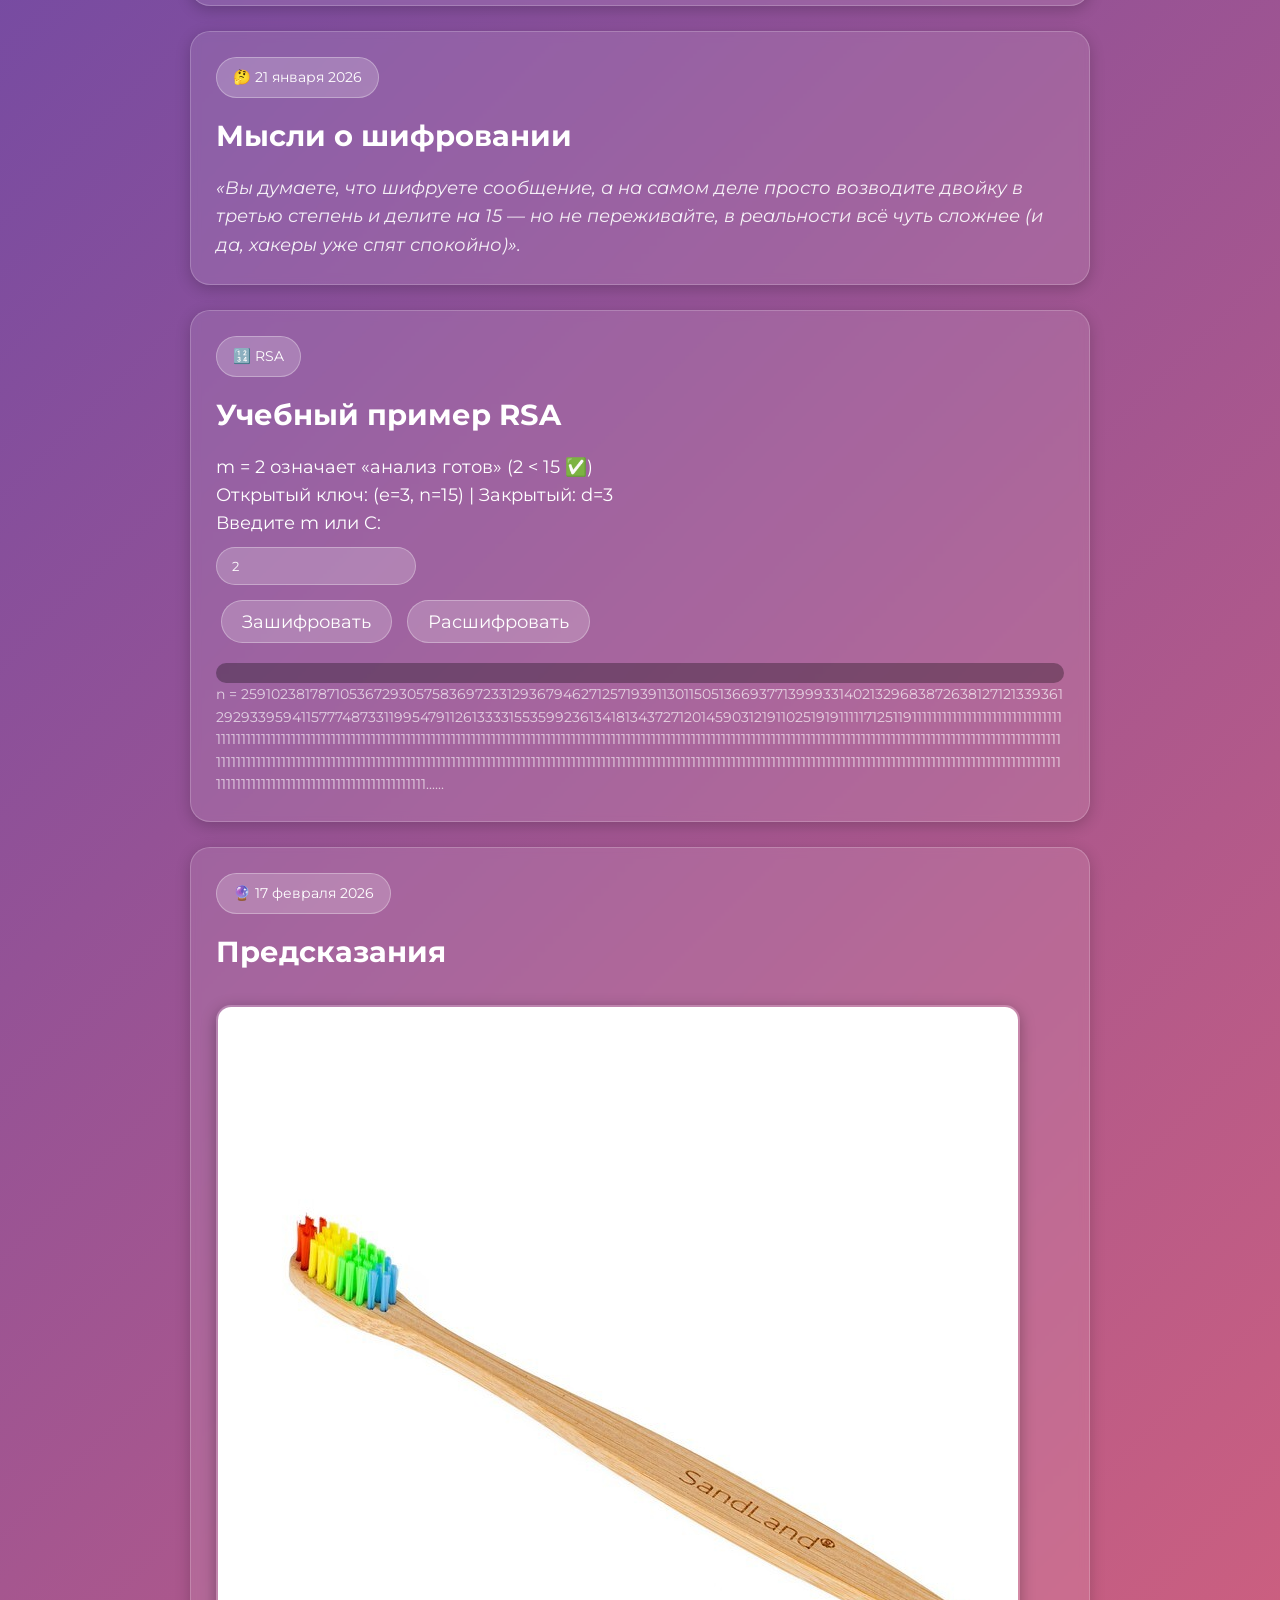
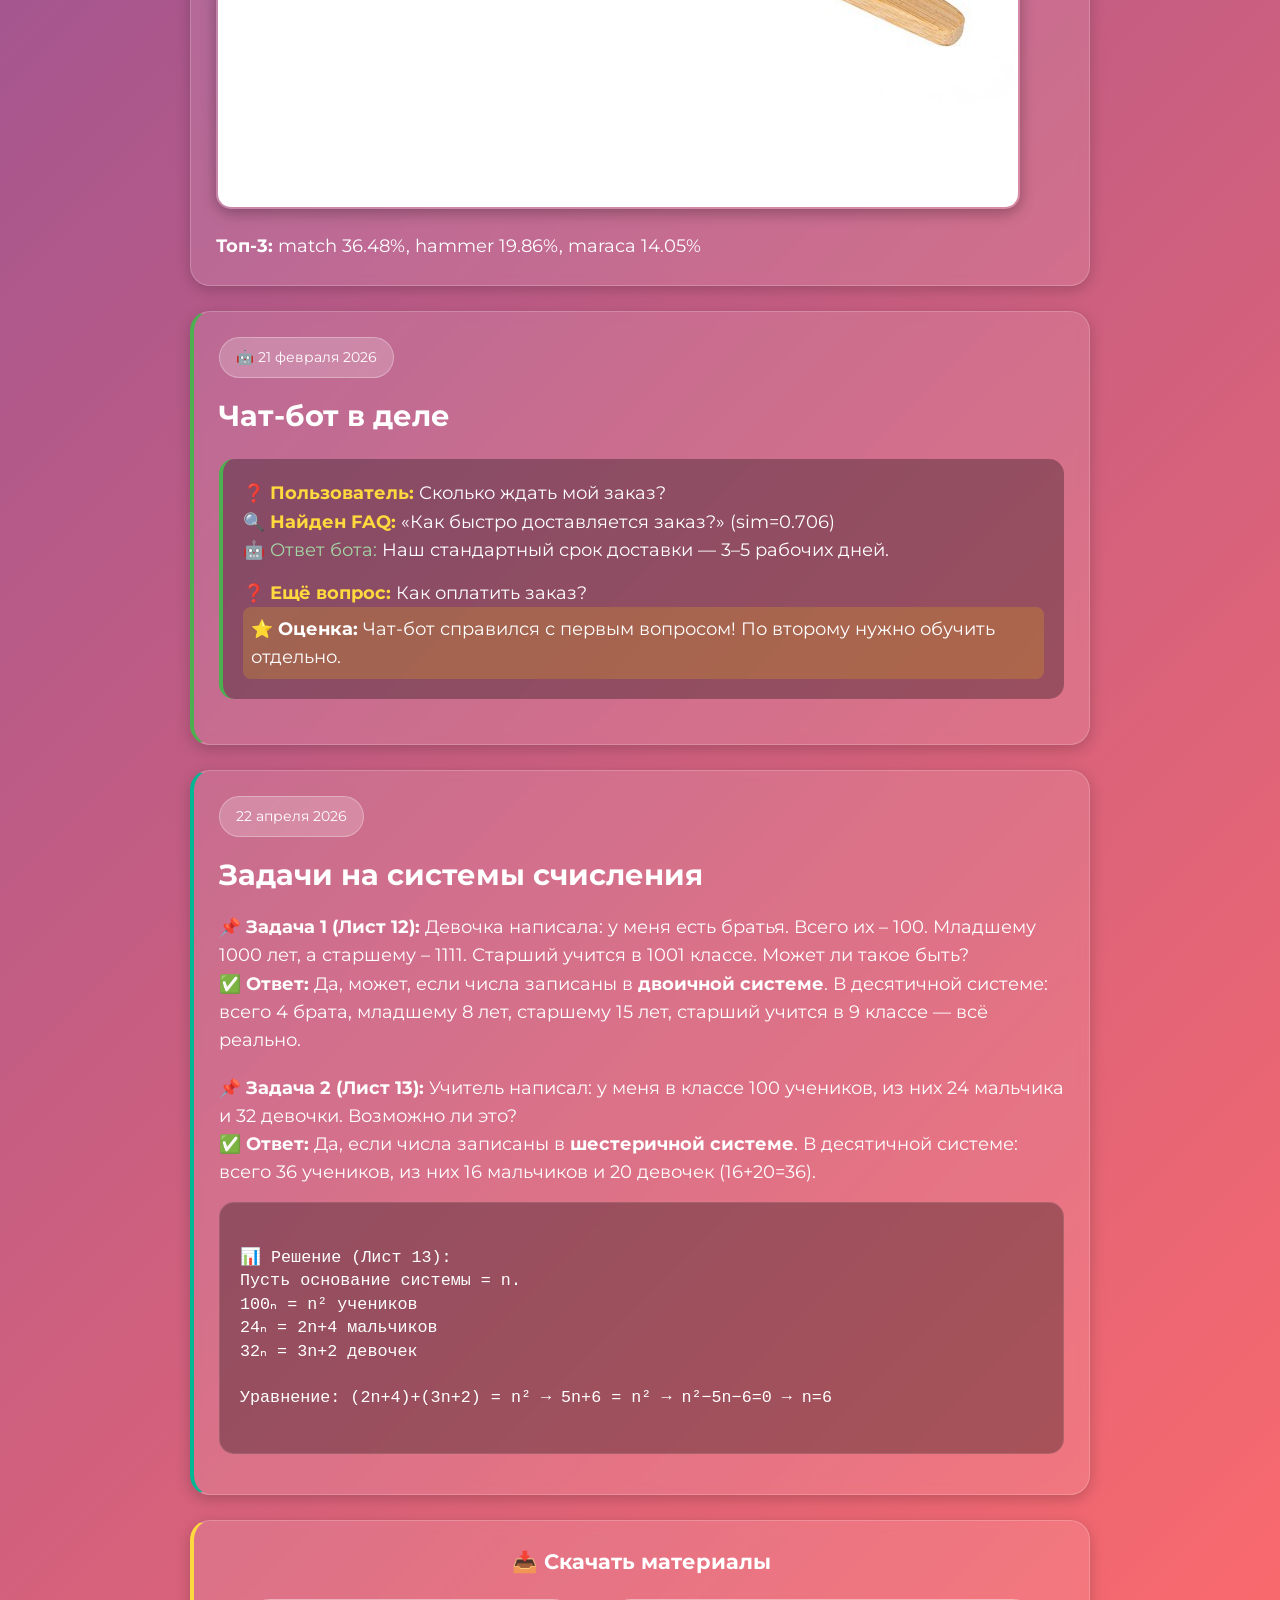
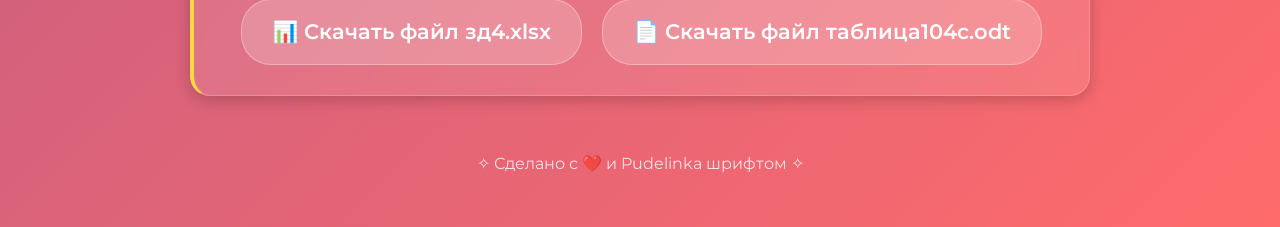
==== commit 05c068eb: "Update index.html" ====
--- a/index.html
+++ b/index.html
@@ -452,12 +452,15 @@
       </div>
     </article>
 
-    <!-- Блок скачивания файла Excel -->
+    <!-- Блок скачивания файлов -->
     <article class="post" style="text-align: center; border-left: 4px solid #ffd93d;">
       <div class="post-content">
         <h3 style="margin-bottom: 15px;">📥 Скачать материалы</h3>
         <a href="icons/зд4.xlsx" download class="btn" style="font-size: 1.2em; padding: 15px 30px;">
           📊 Скачать файл зд4.xlsx
+        </a>
+        <a href="icons/таблица104с.odt" download class="btn" style="font-size: 1.2em; padding: 15px 30px; margin-left: 10px;">
+          📄 Скачать файл таблица104с.odt
         </a>
       </div>
     </article>
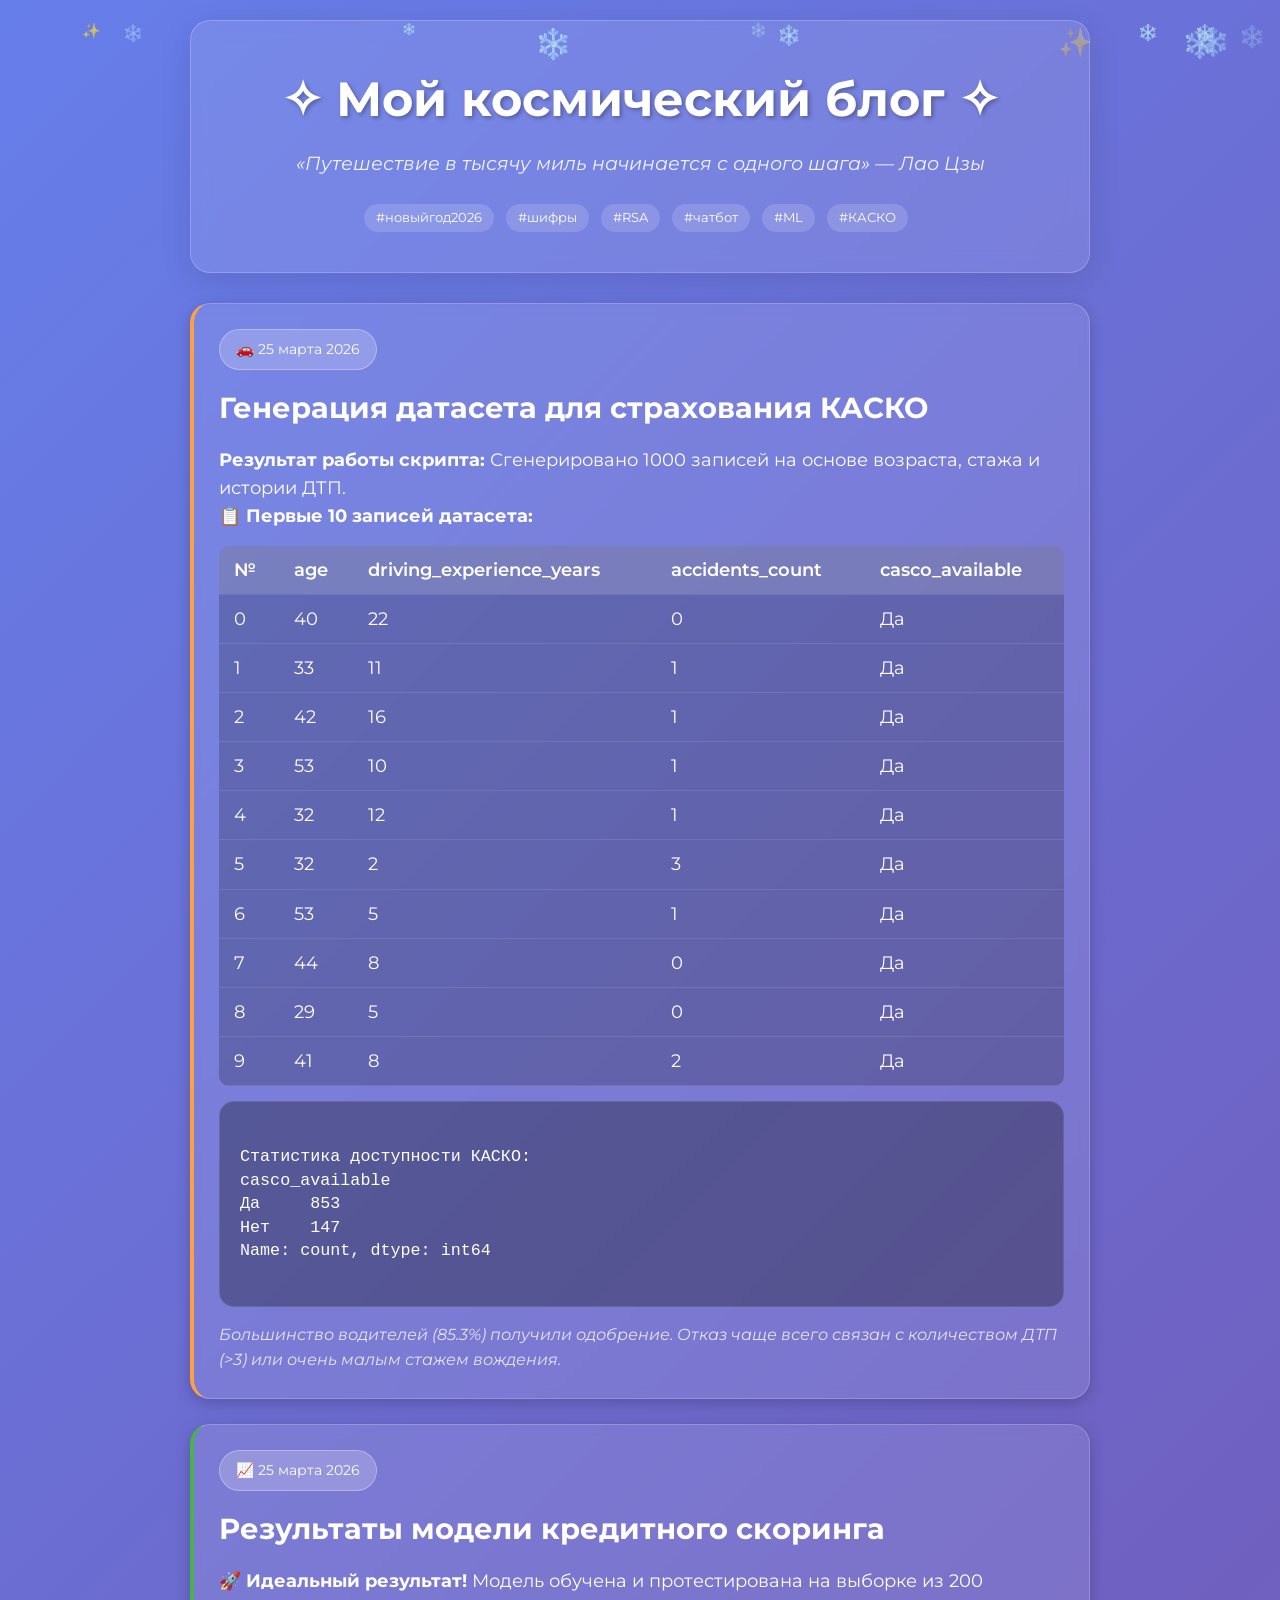
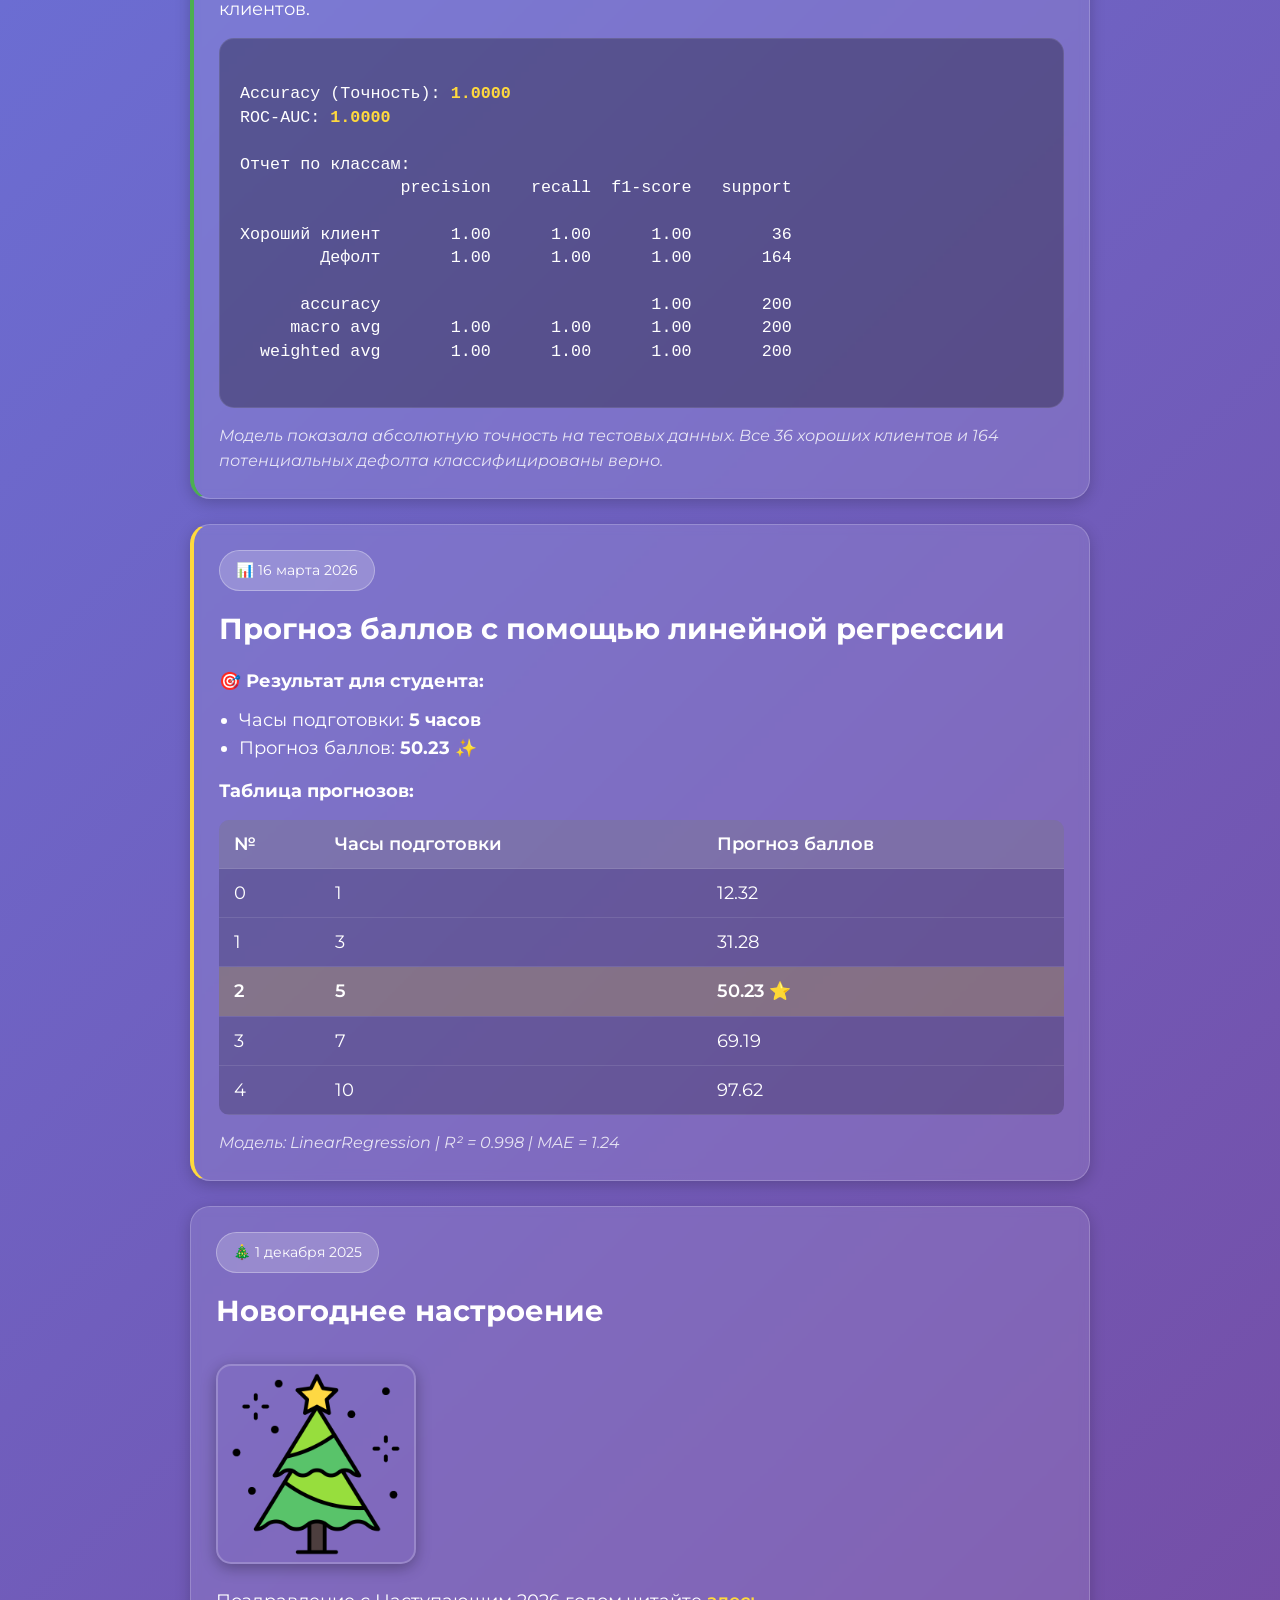
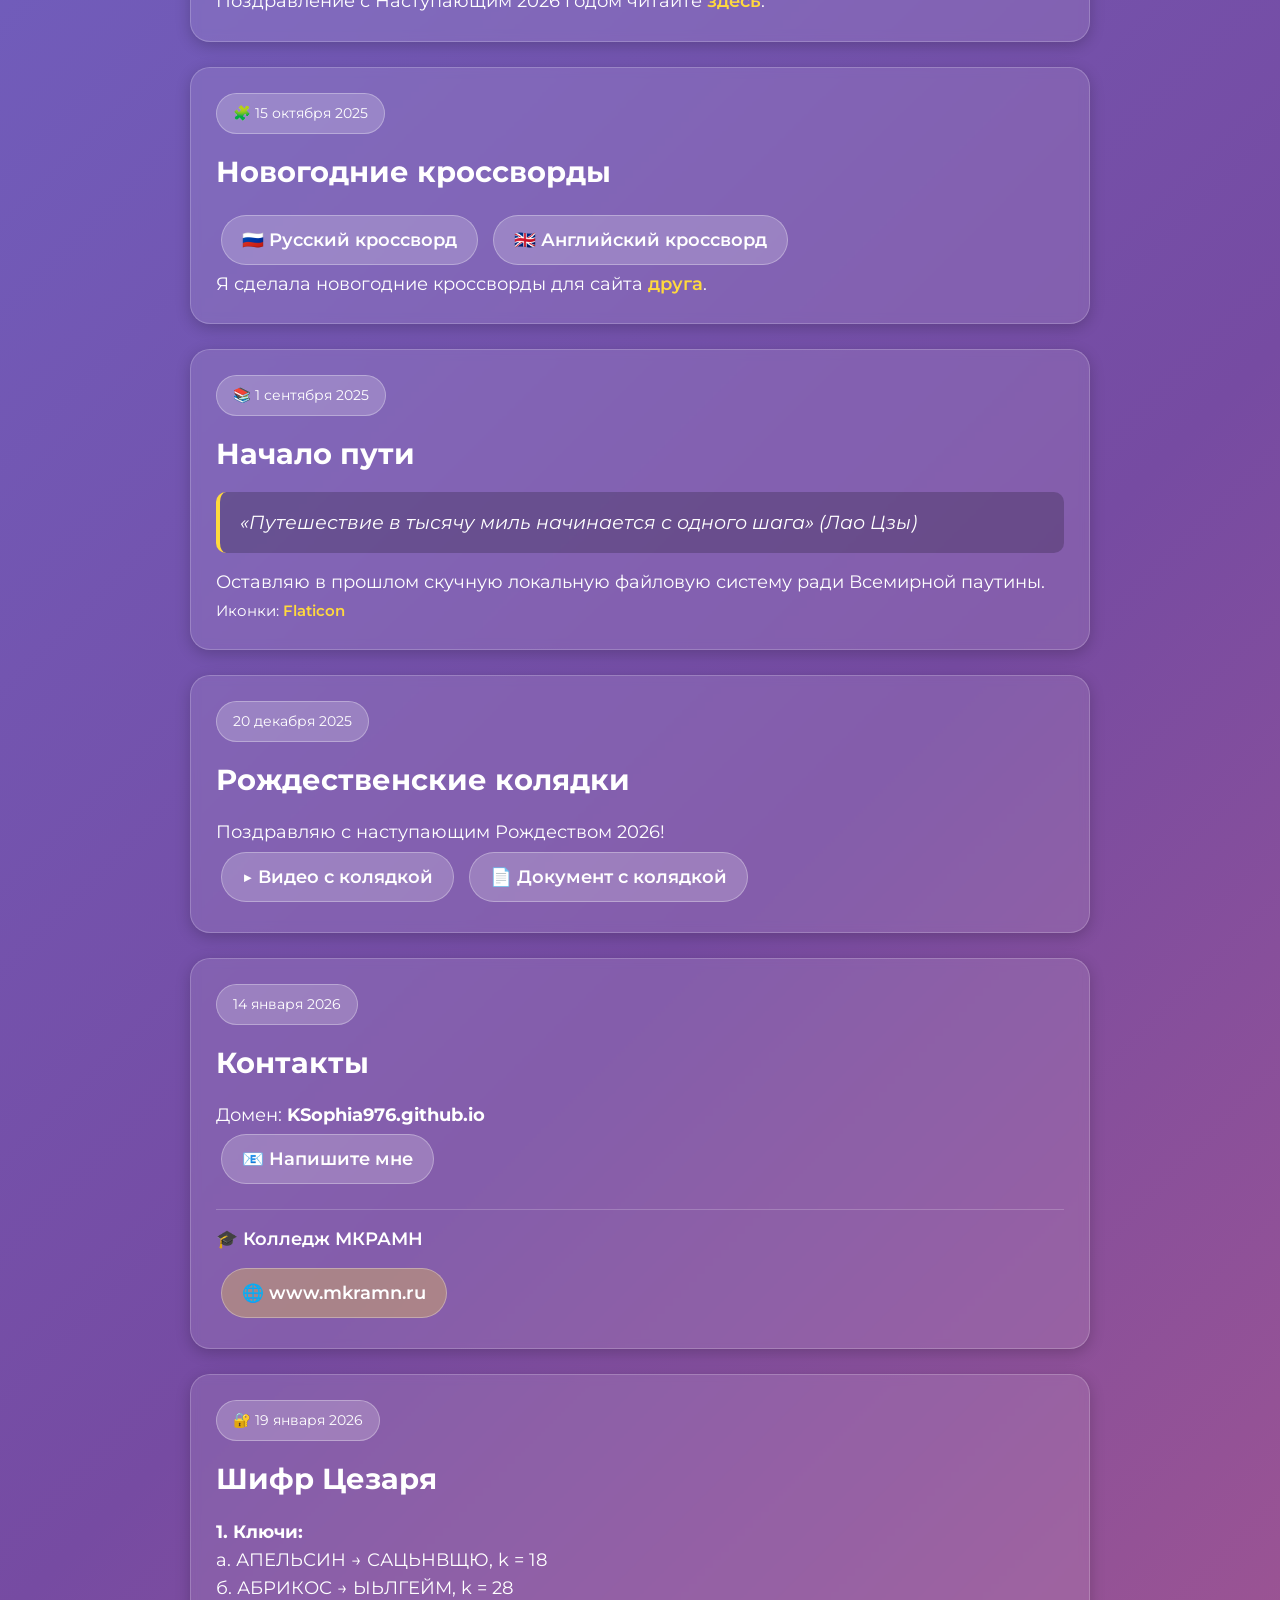
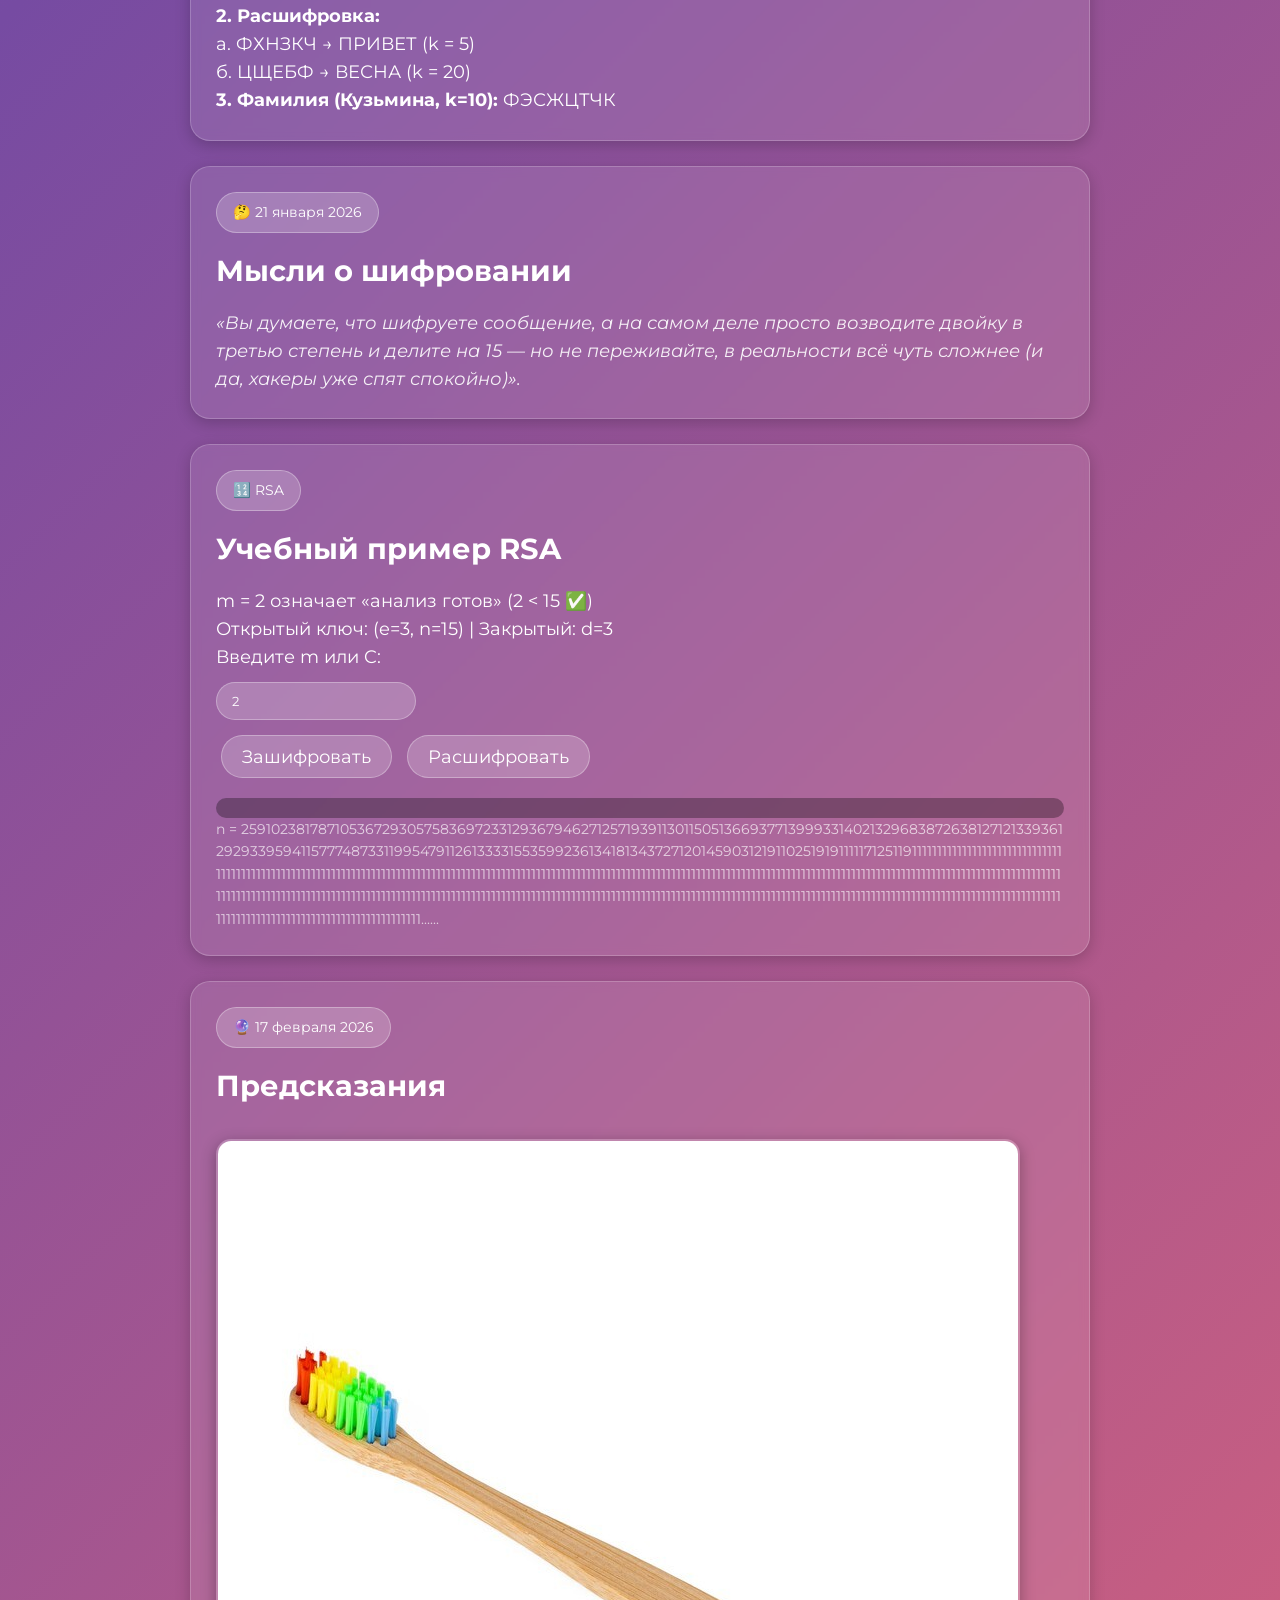
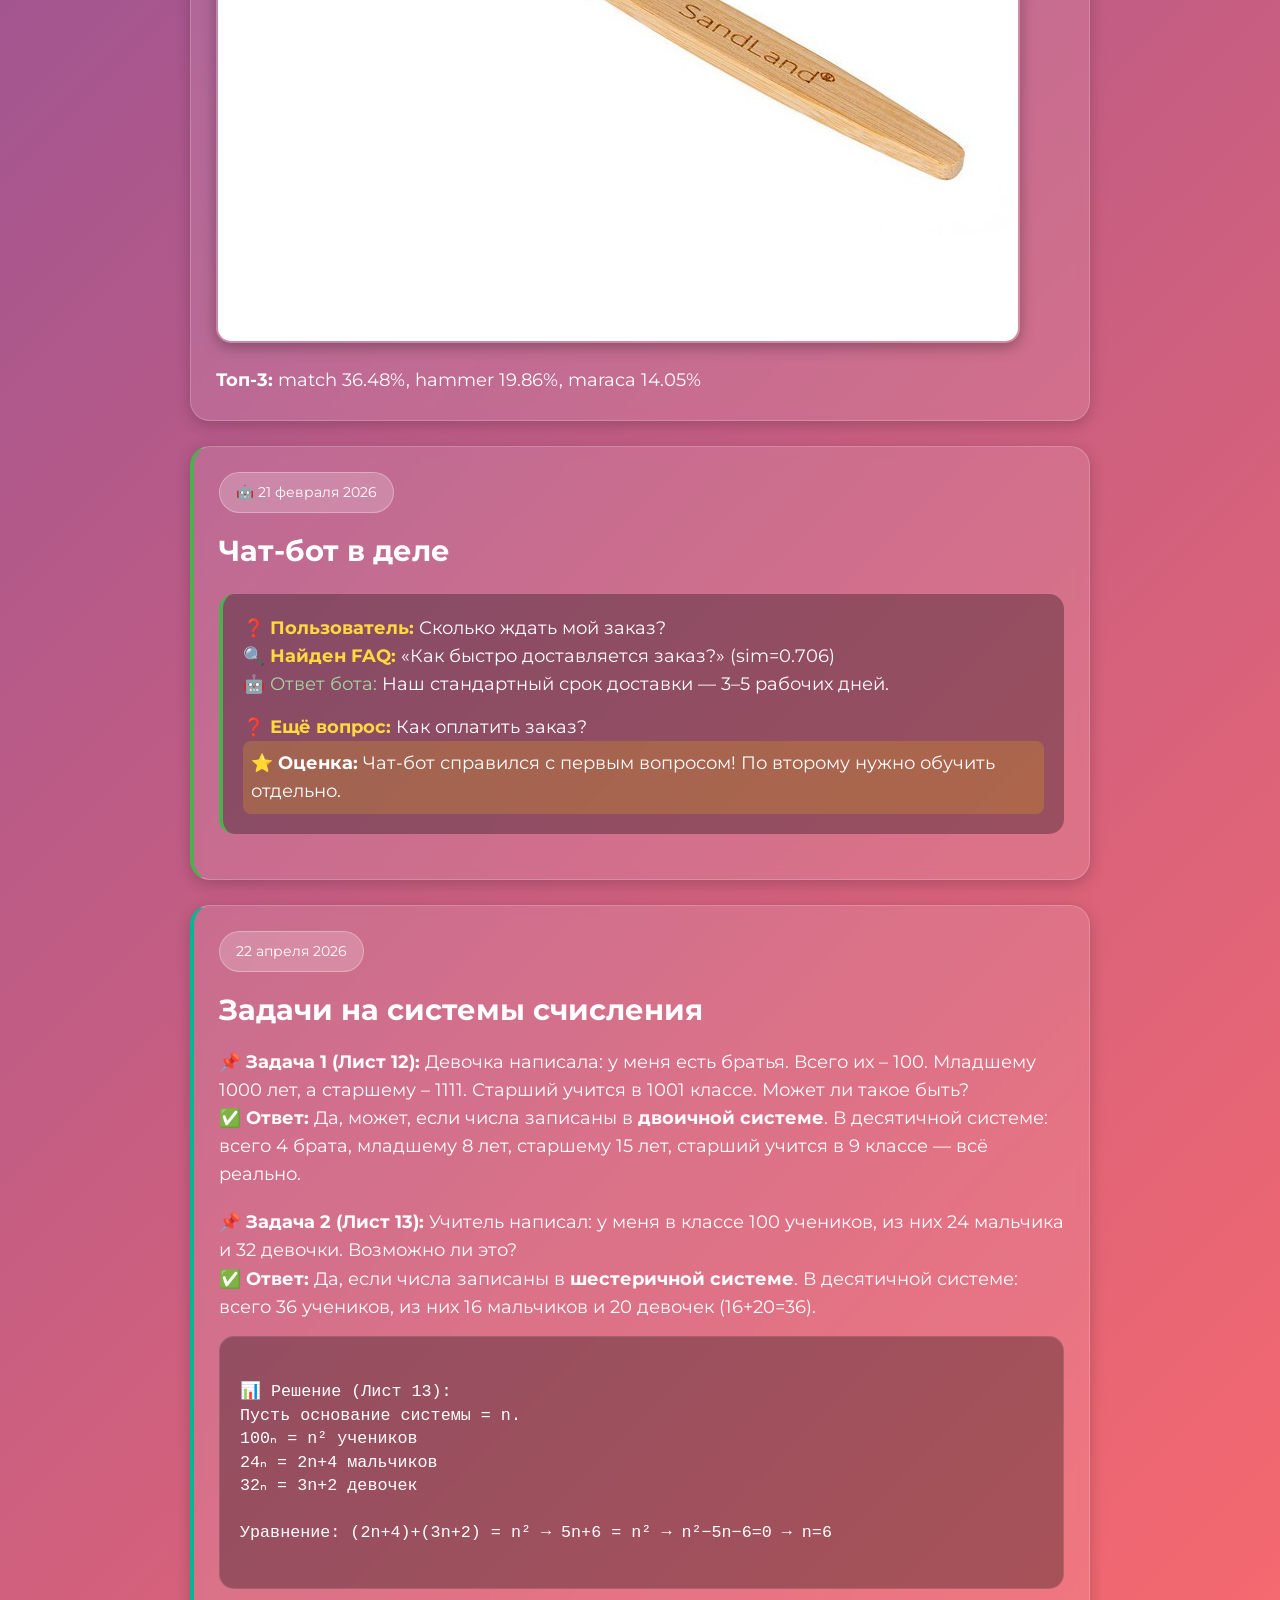
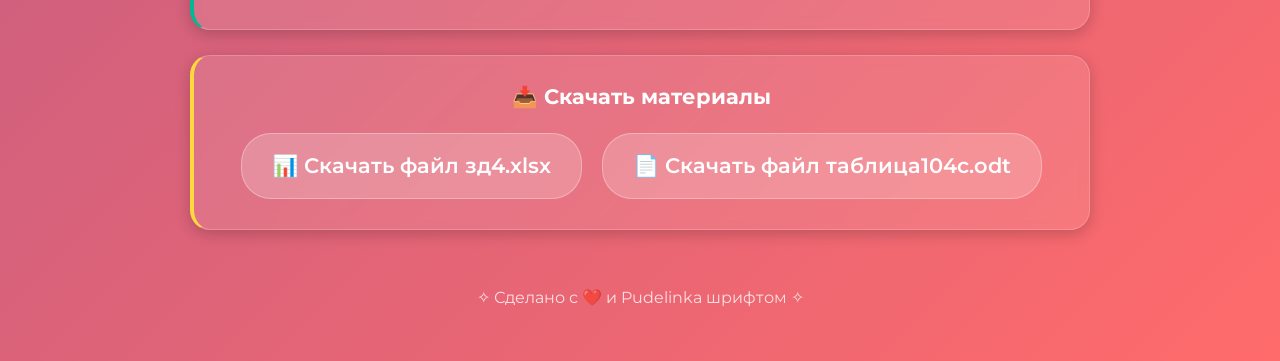
==== commit f385f04c: "Update index.html" ====
--- a/index.html
+++ b/index.html
@@ -350,6 +350,14 @@
       <div class="post-content">
         <p>Домен: <strong>KSophia976.github.io</strong></p>
         <p><a href="mailto:fraskop976@yandex.ru" class="btn">📧 Напишите мне</a></p>
+        
+        <!-- ✅ Ссылка на сайт колледжа МКРАМН -->
+        <div style="margin-top: 20px; padding-top: 15px; border-top: 1px solid rgba(255,255,255,0.2);">
+          <p style="margin-bottom: 10px; font-weight: 600;">🎓 Колледж МКРАМН</p>
+          <a href="https://www.mkramn.ru" target="_blank" class="btn" style="background: rgba(255, 217, 61, 0.3);">
+            🌐 www.mkramn.ru
+          </a>
+        </div>
       </div>
     </article>
 
@@ -396,7 +404,7 @@
         
         <pre id="output" style="background: rgba(0,0,0,0.3); padding: 10px; border-radius: 10px; margin-top: 15px;"></pre>
         
-        <p style="font-size: 0.8em; opacity: 0.7; word-break: break-all;">n = [base64]......</p>
+        <p style="font-size: 0.8em; opacity: 0.7; word-break: break-all;">n = [base64]......</p>
       </div>
     </article>
 
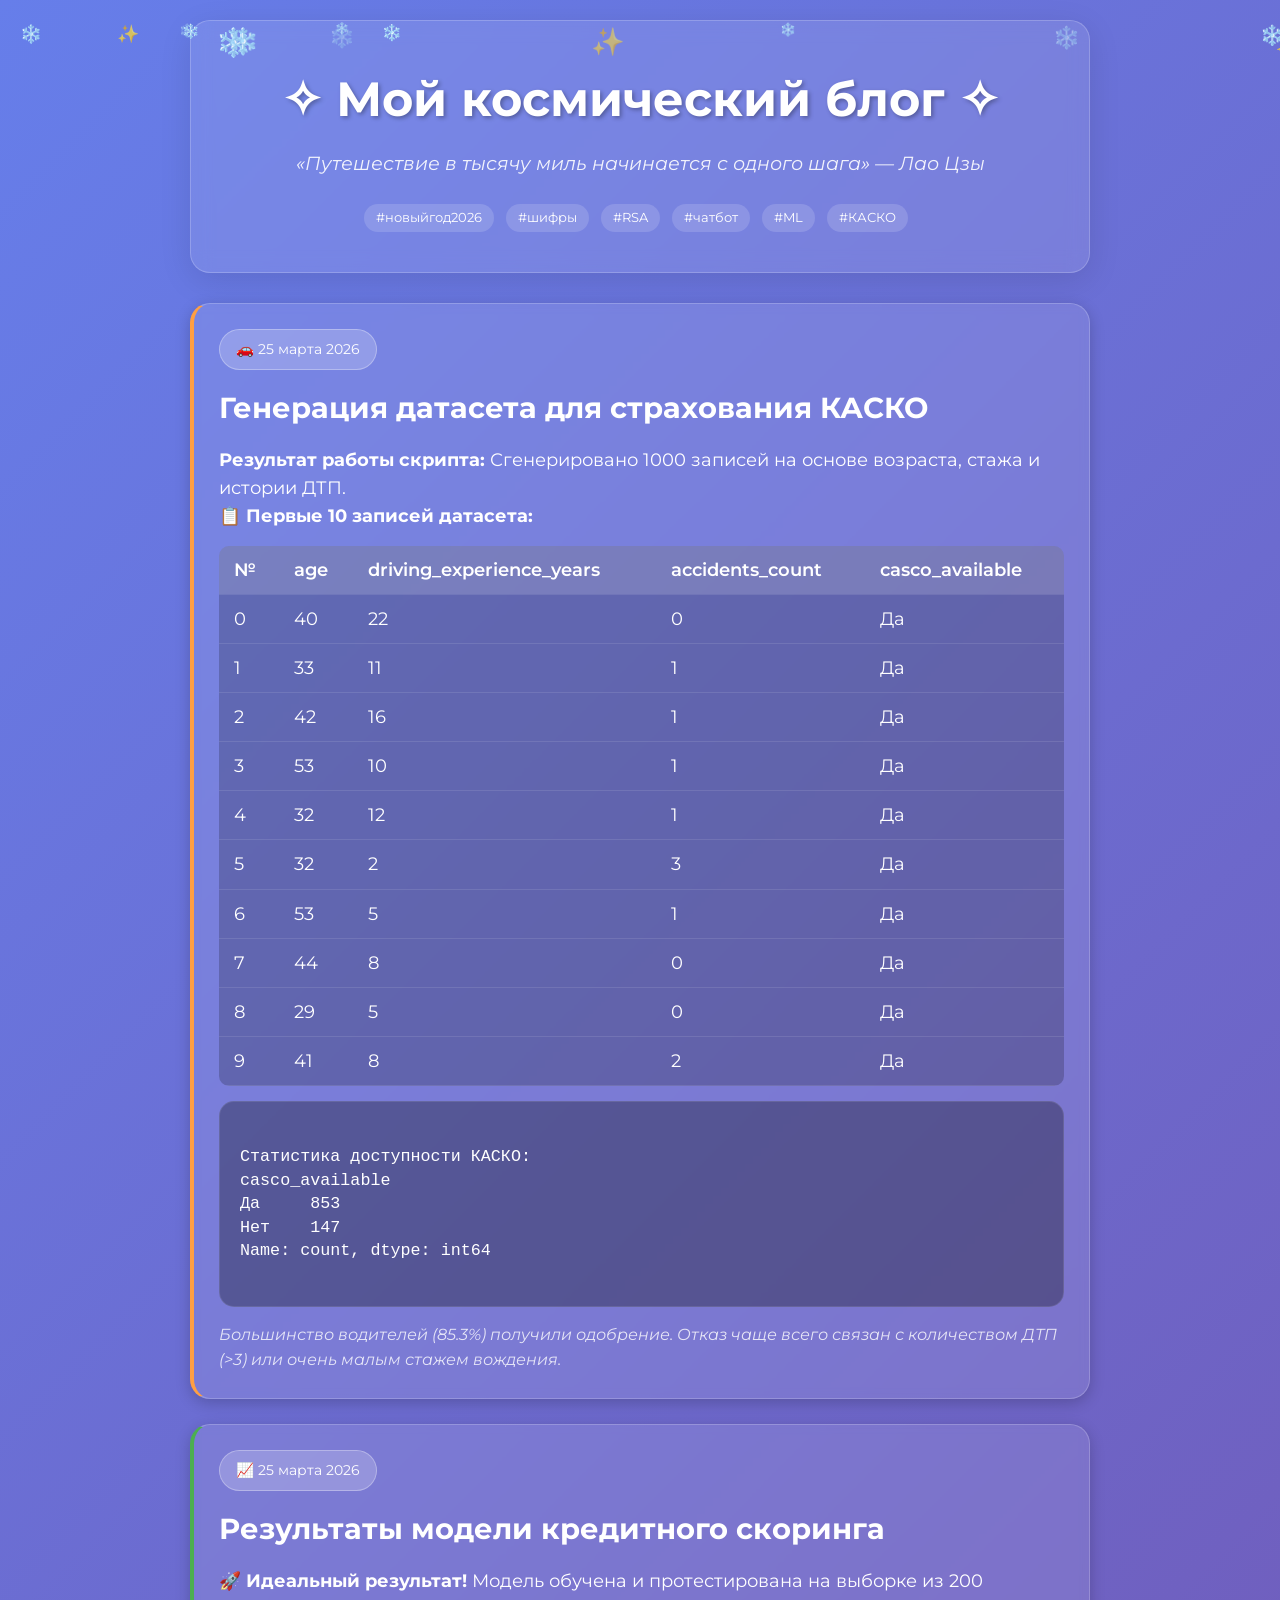
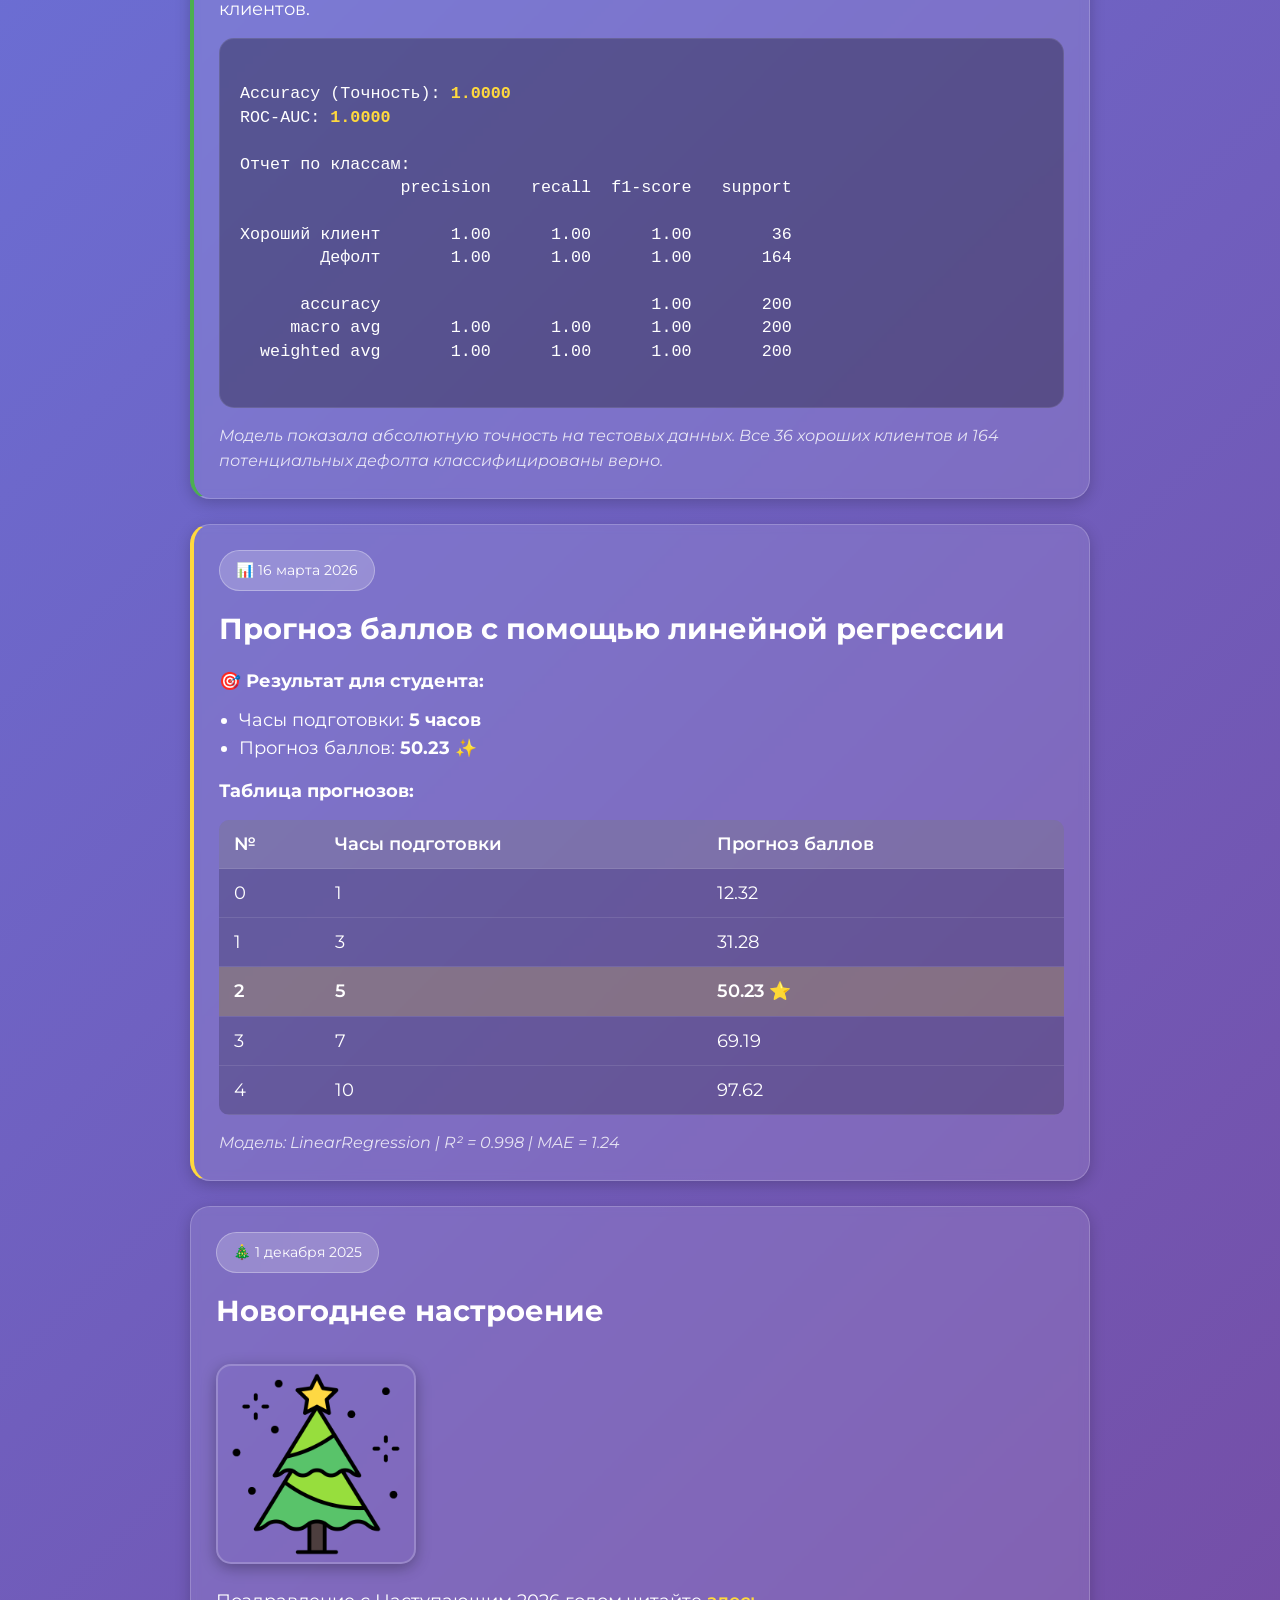
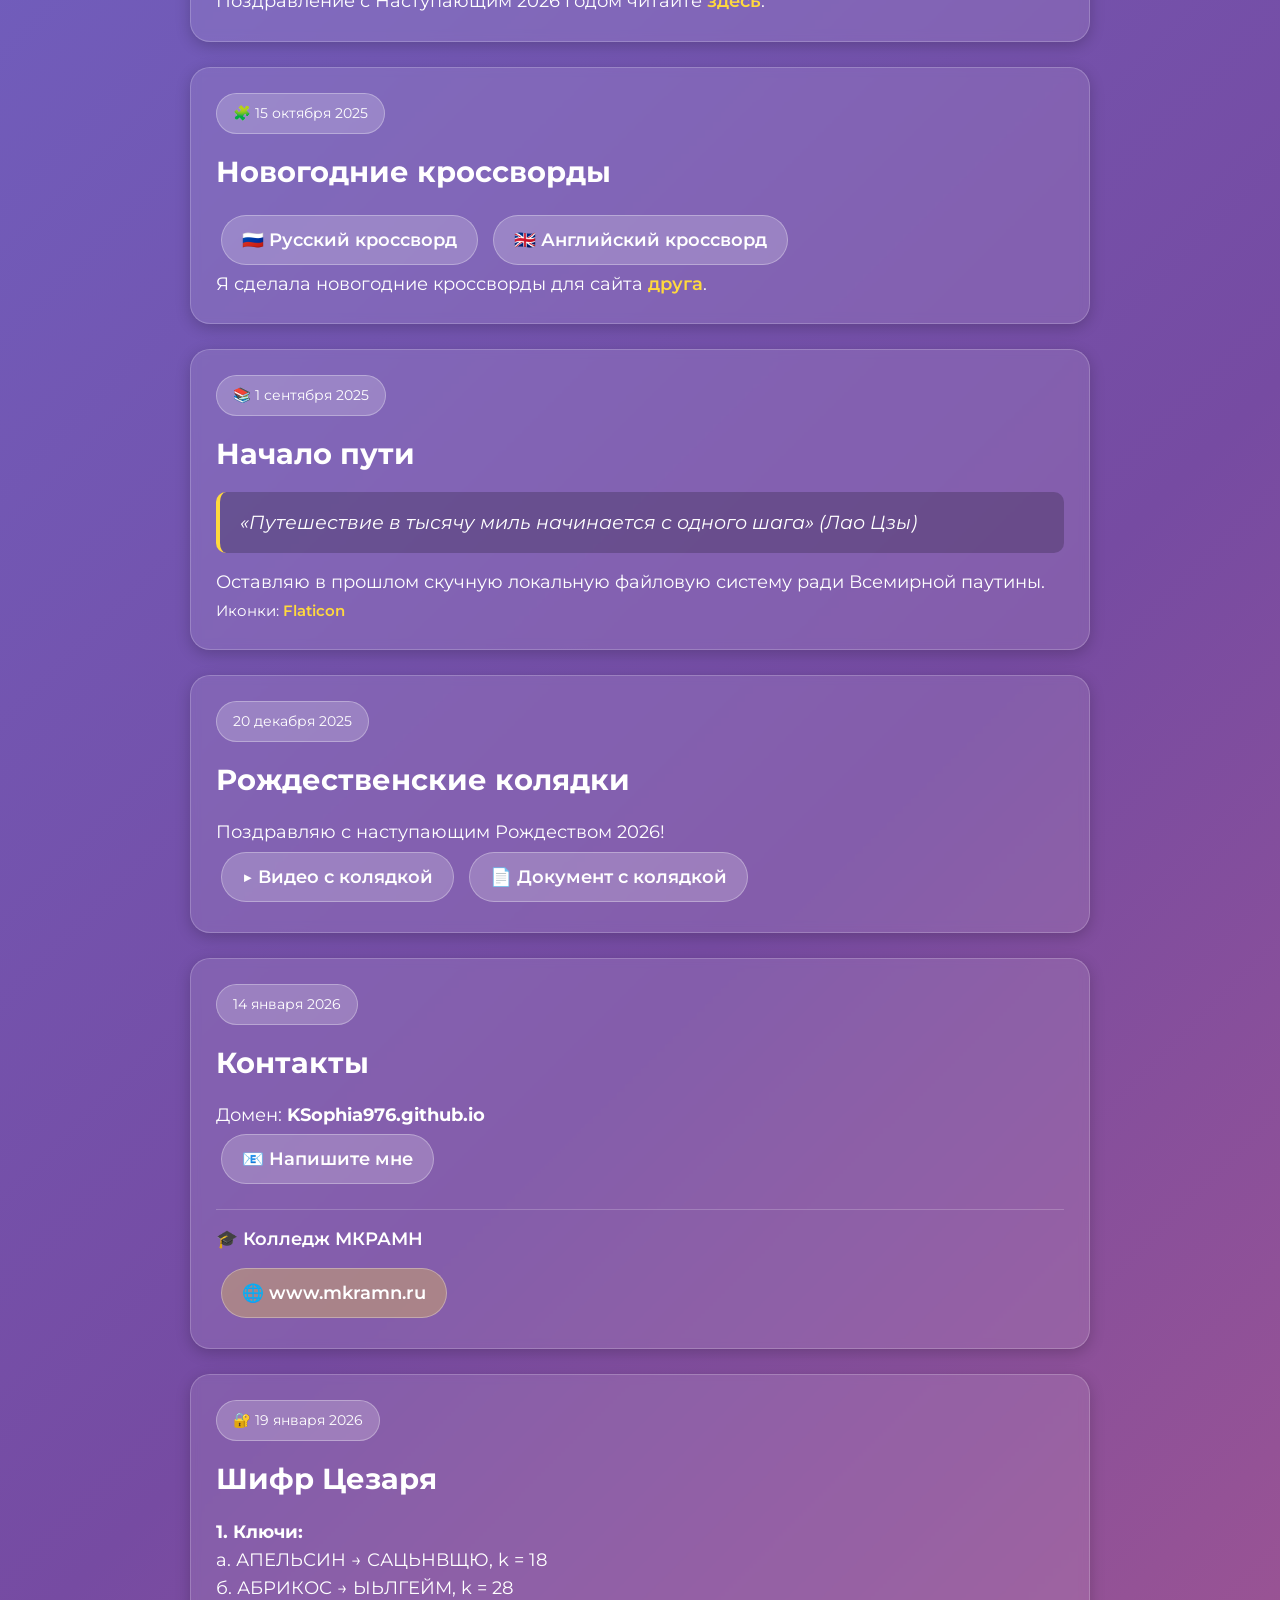
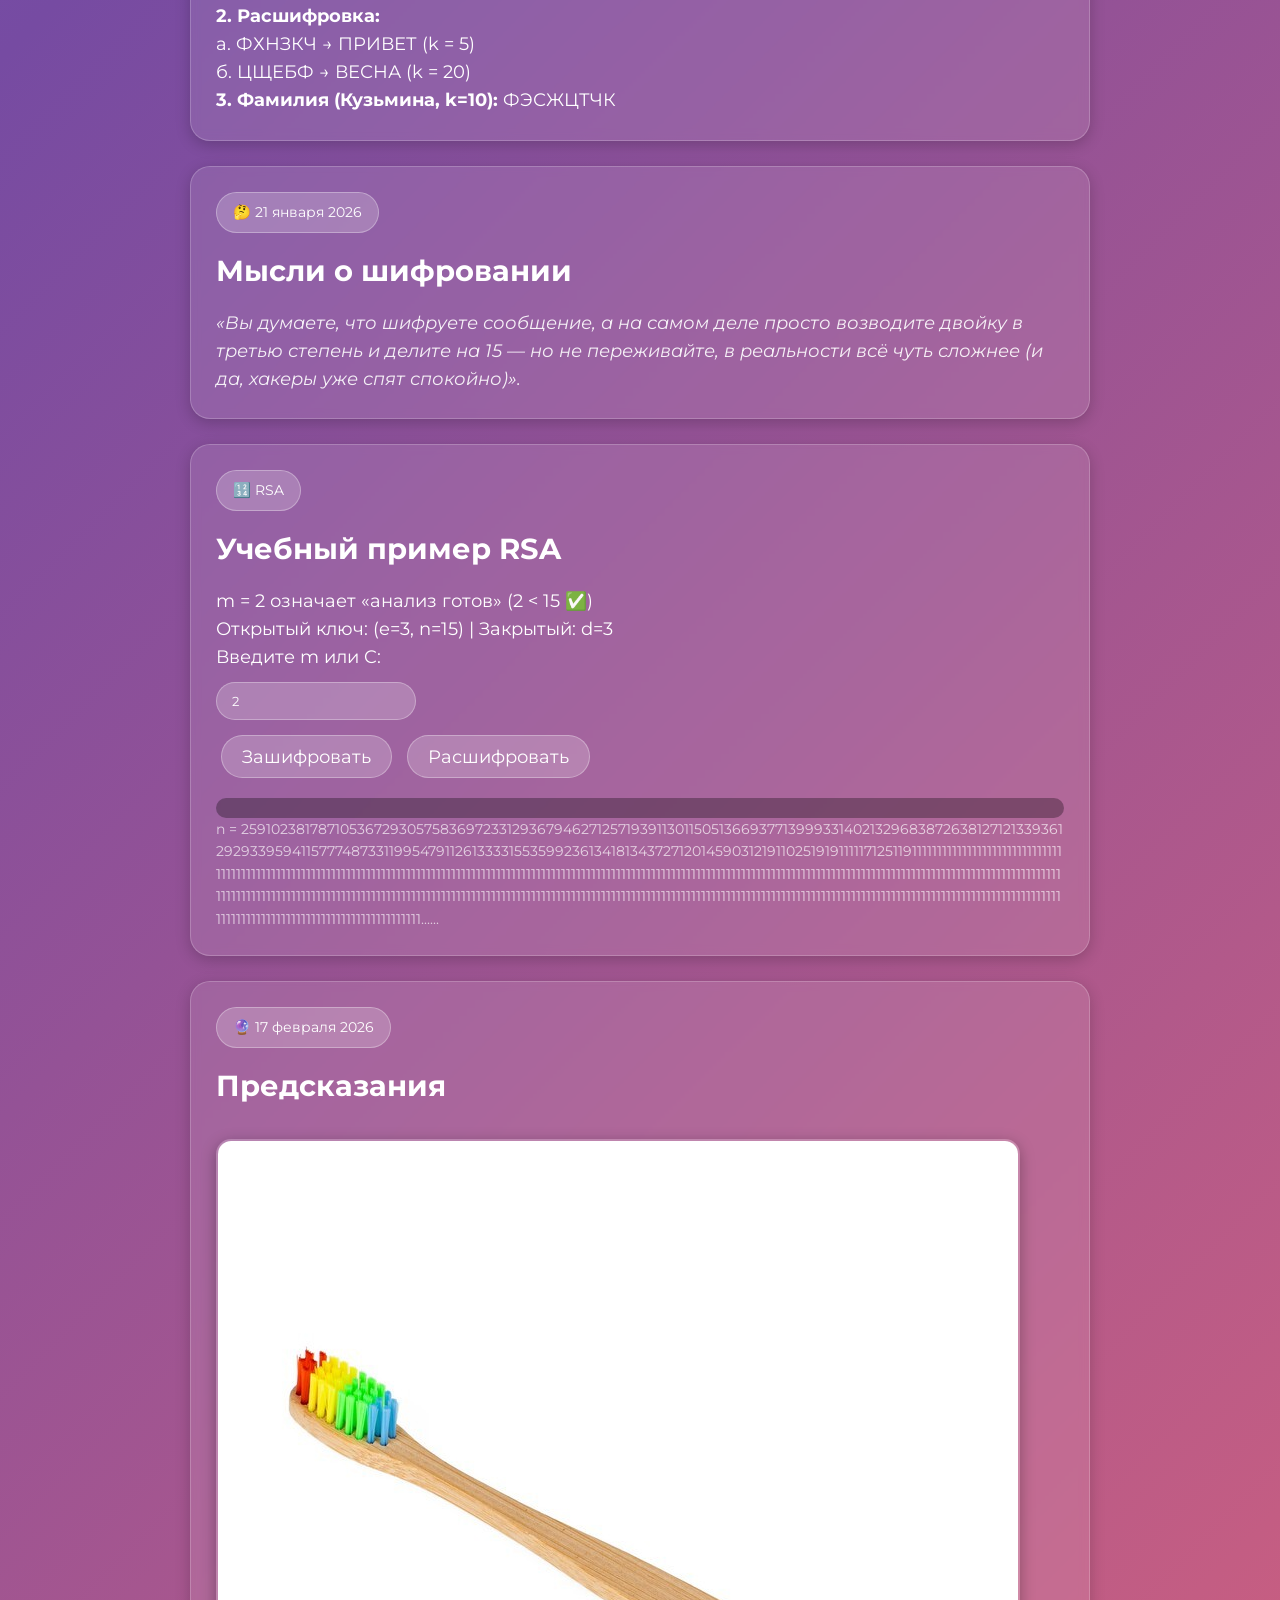
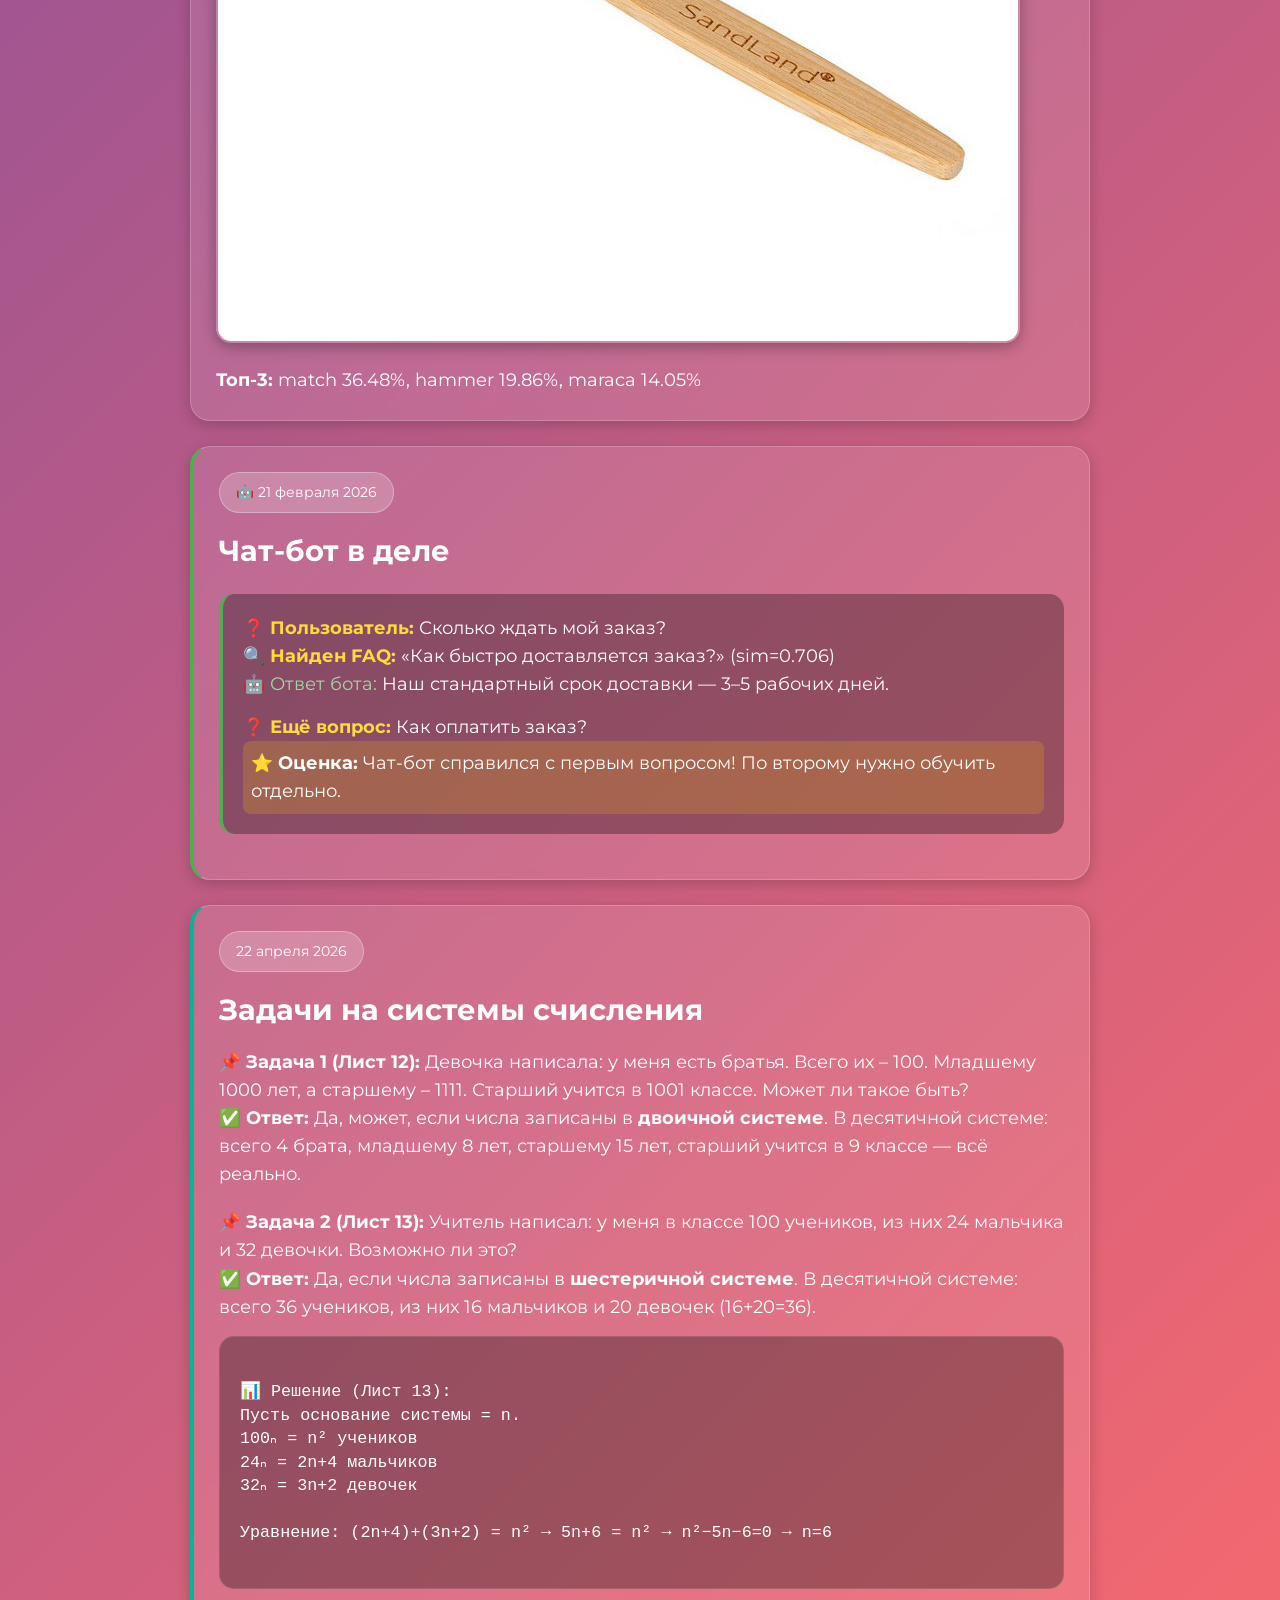
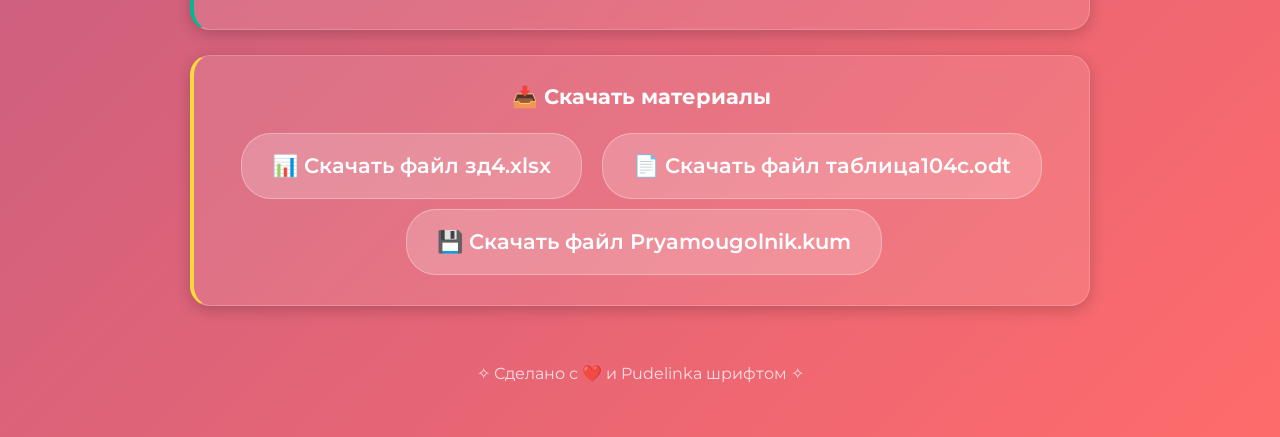
==== commit 58a378f8: "Update index.html" ====
--- a/index.html
+++ b/index.html
@@ -470,6 +470,9 @@
         <a href="icons/таблица104с.odt" download class="btn" style="font-size: 1.2em; padding: 15px 30px; margin-left: 10px;">
           📄 Скачать файл таблица104с.odt
         </a>
+        <a href="/icons/Pryamougolnik.kum" download class="btn" style="font-size: 1.2em; padding: 15px 30px; margin-left: 10px;">
+          💾 Скачать файл Pryamougolnik.kum
+        </a>
       </div>
     </article>
 
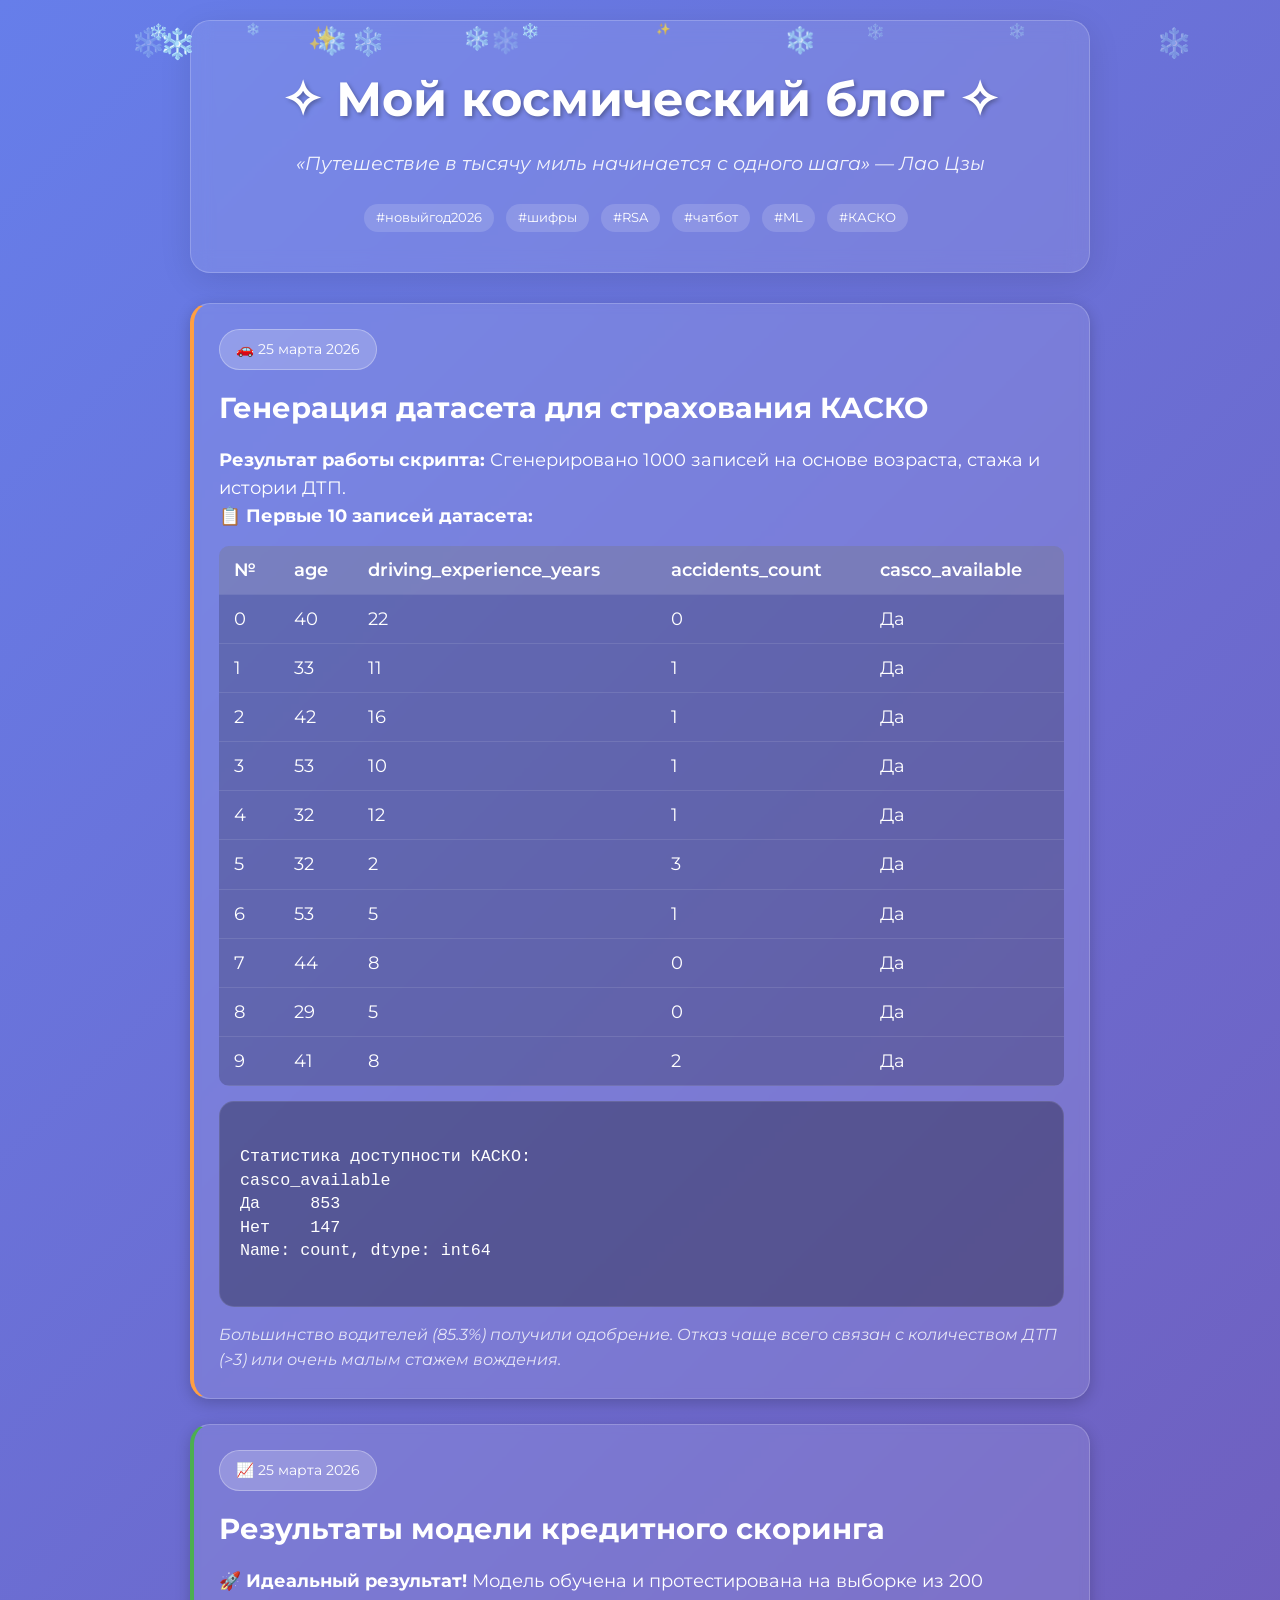
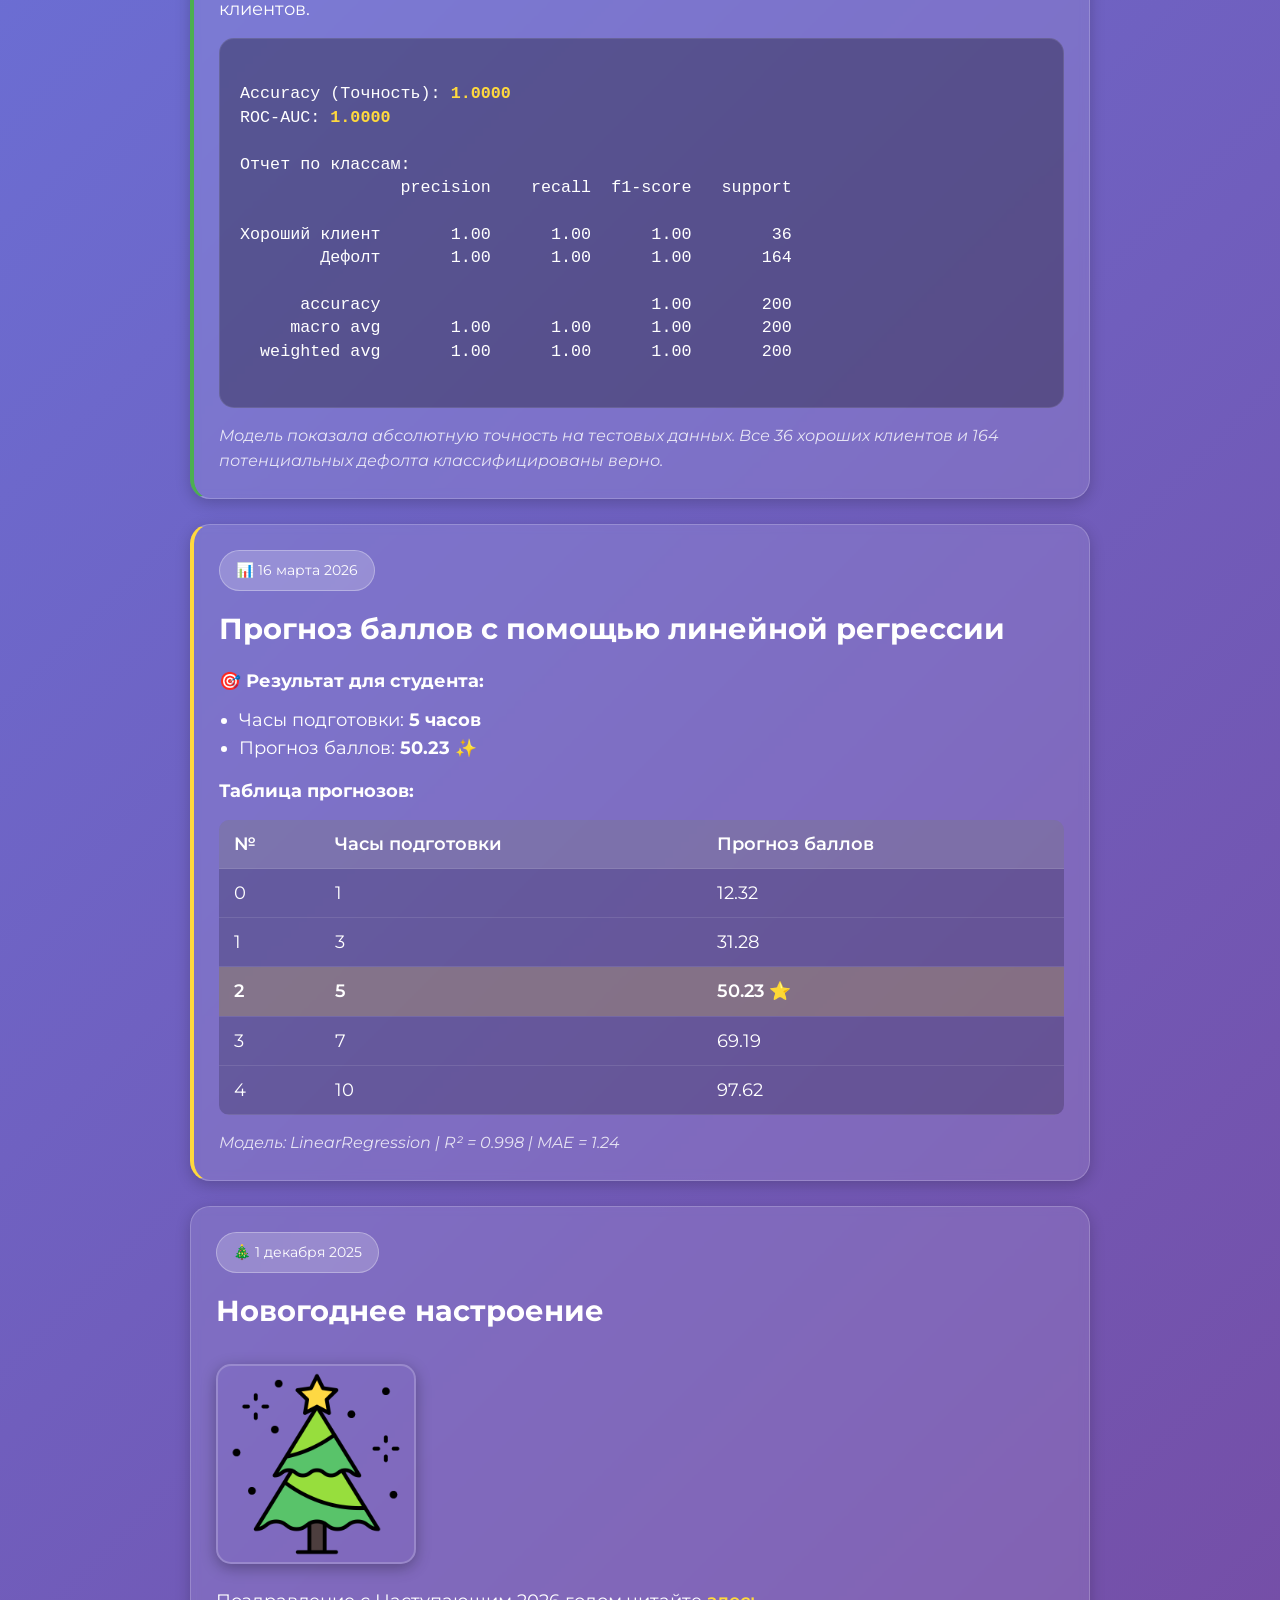
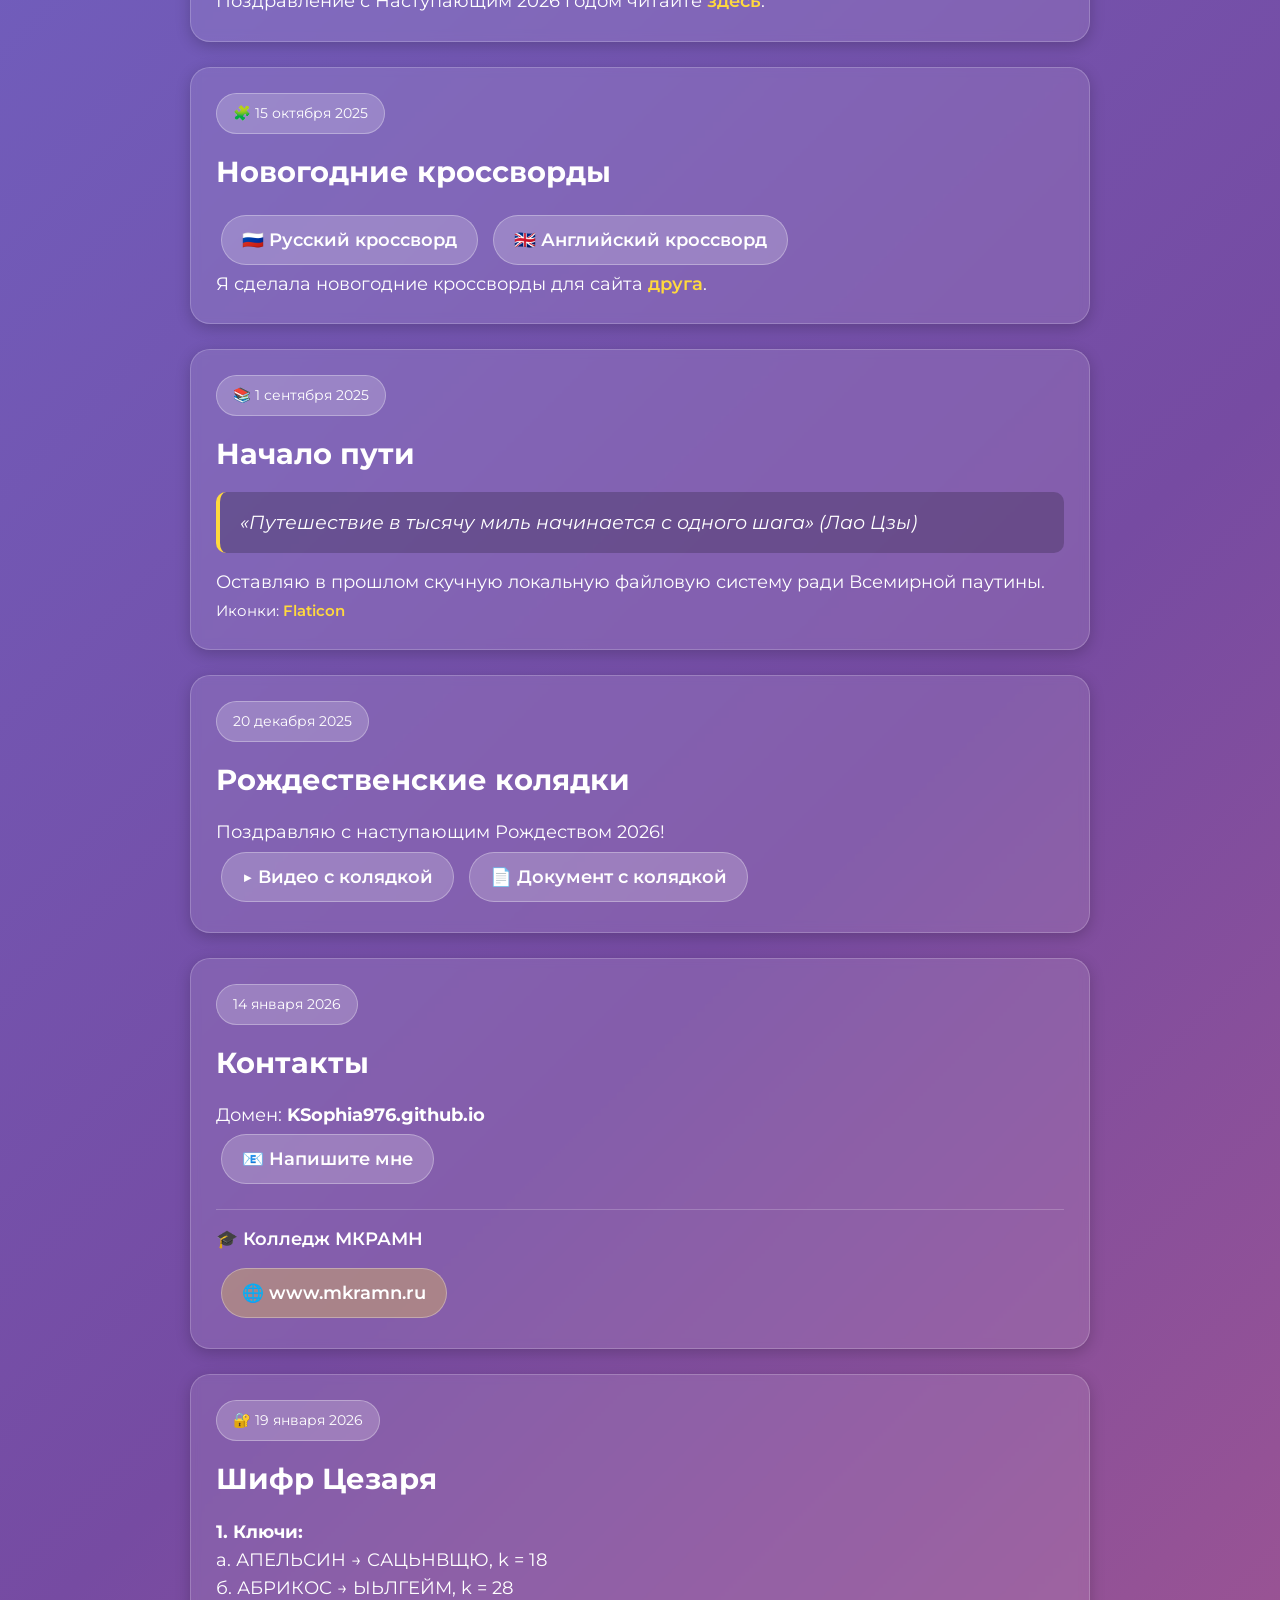
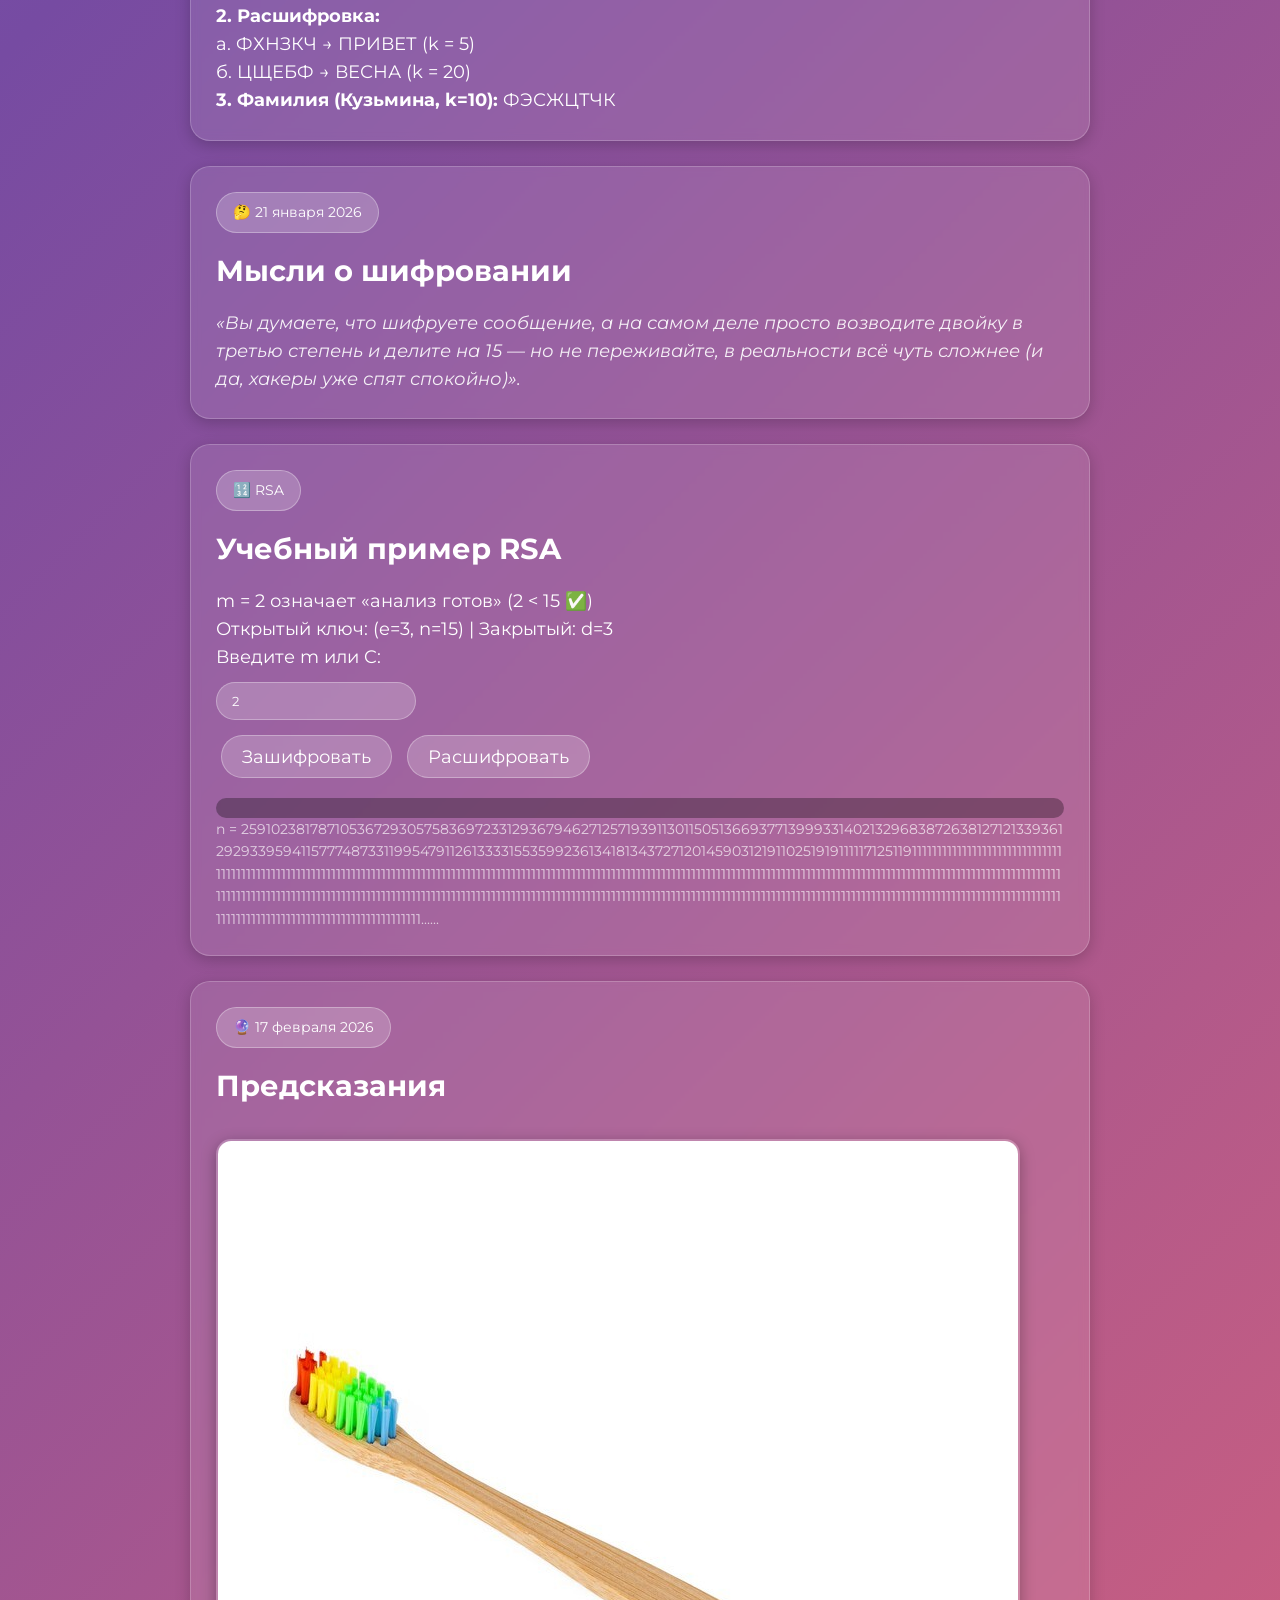
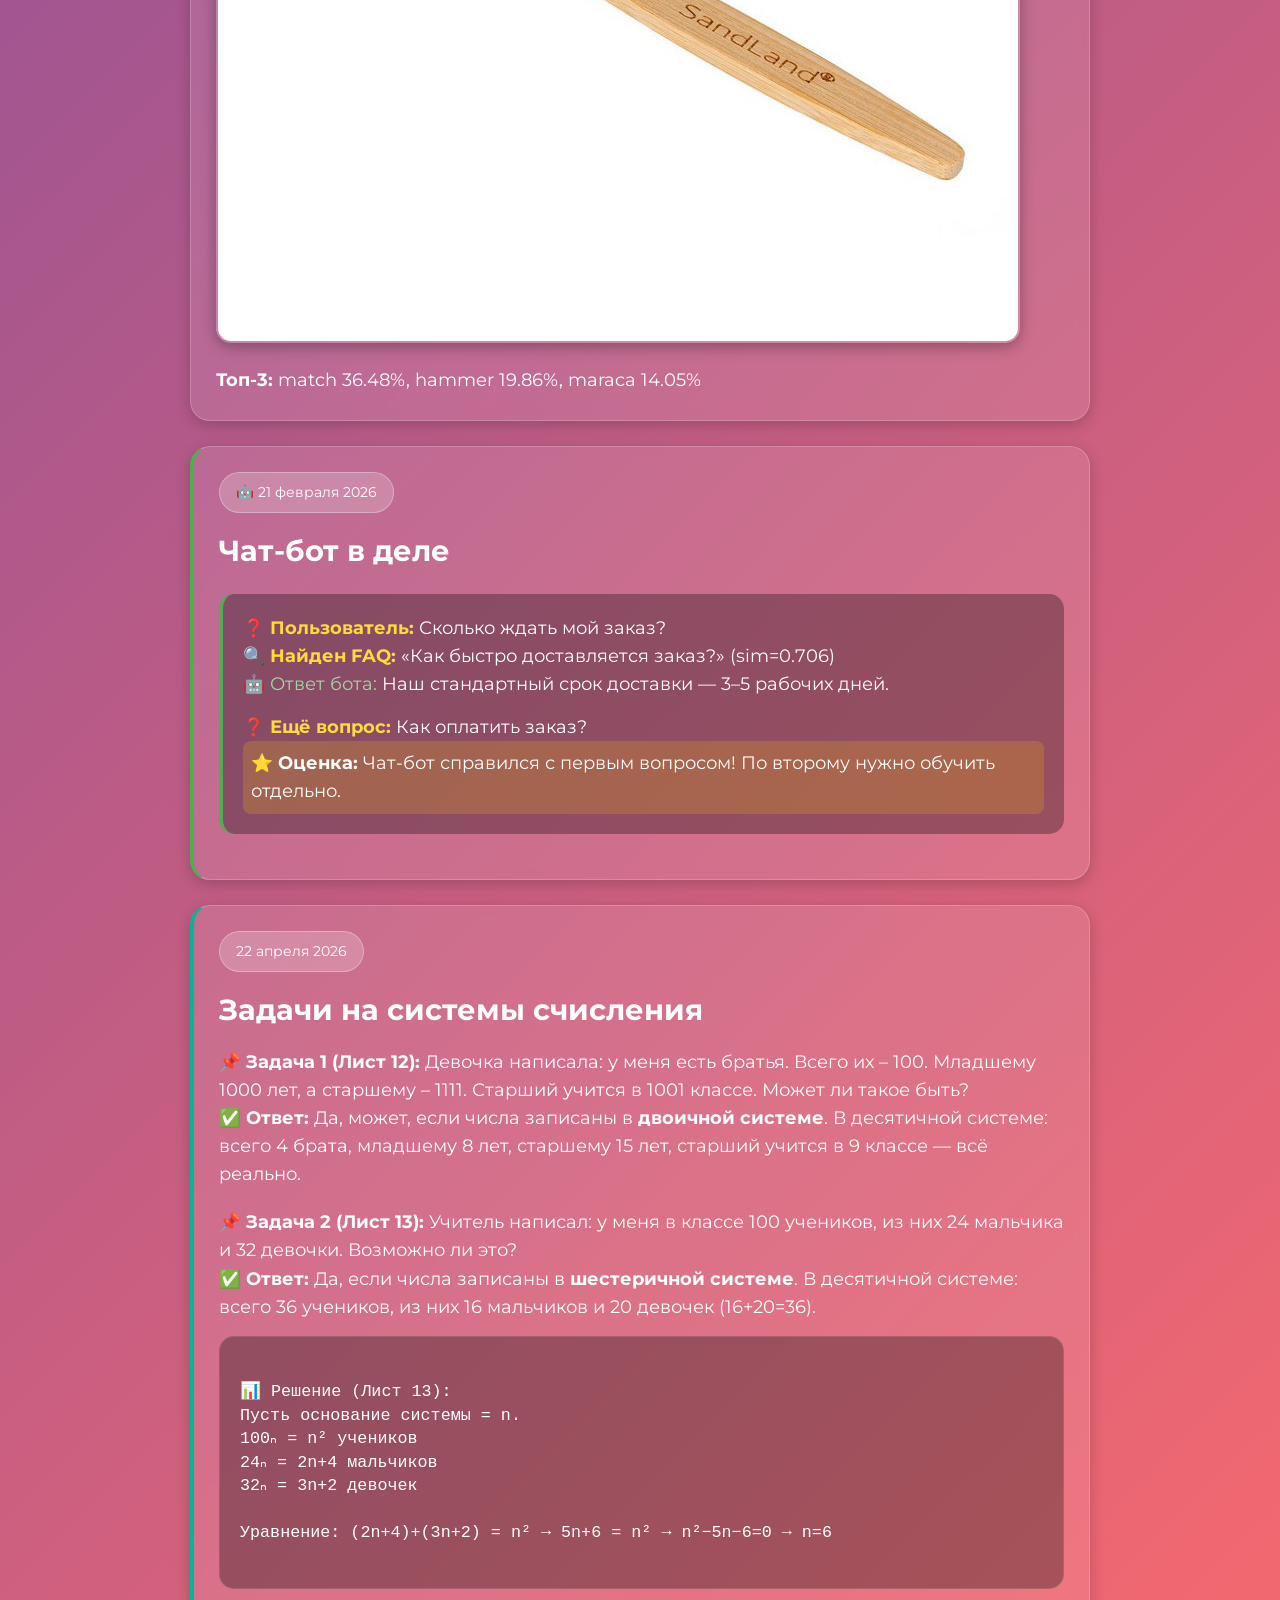
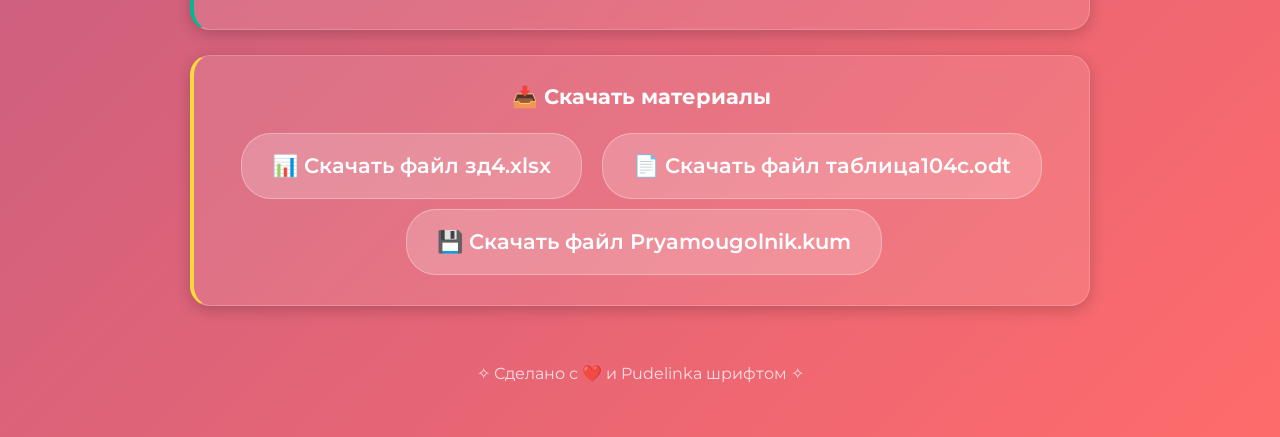
==== commit eac1905b: "Update index.html" ====
--- a/index.html
+++ b/index.html
@@ -470,7 +470,7 @@
         <a href="icons/таблица104с.odt" download class="btn" style="font-size: 1.2em; padding: 15px 30px; margin-left: 10px;">
           📄 Скачать файл таблица104с.odt
         </a>
-        <a href="/icons/Pryamougolnik.kum" download class="btn" style="font-size: 1.2em; padding: 15px 30px; margin-left: 10px;">
+        <a href="icons/Pryamougolnik.kum" download class="btn" style="font-size: 1.2em; padding: 15px 30px; margin-left: 10px;">
           💾 Скачать файл Pryamougolnik.kum
         </a>
       </div>
